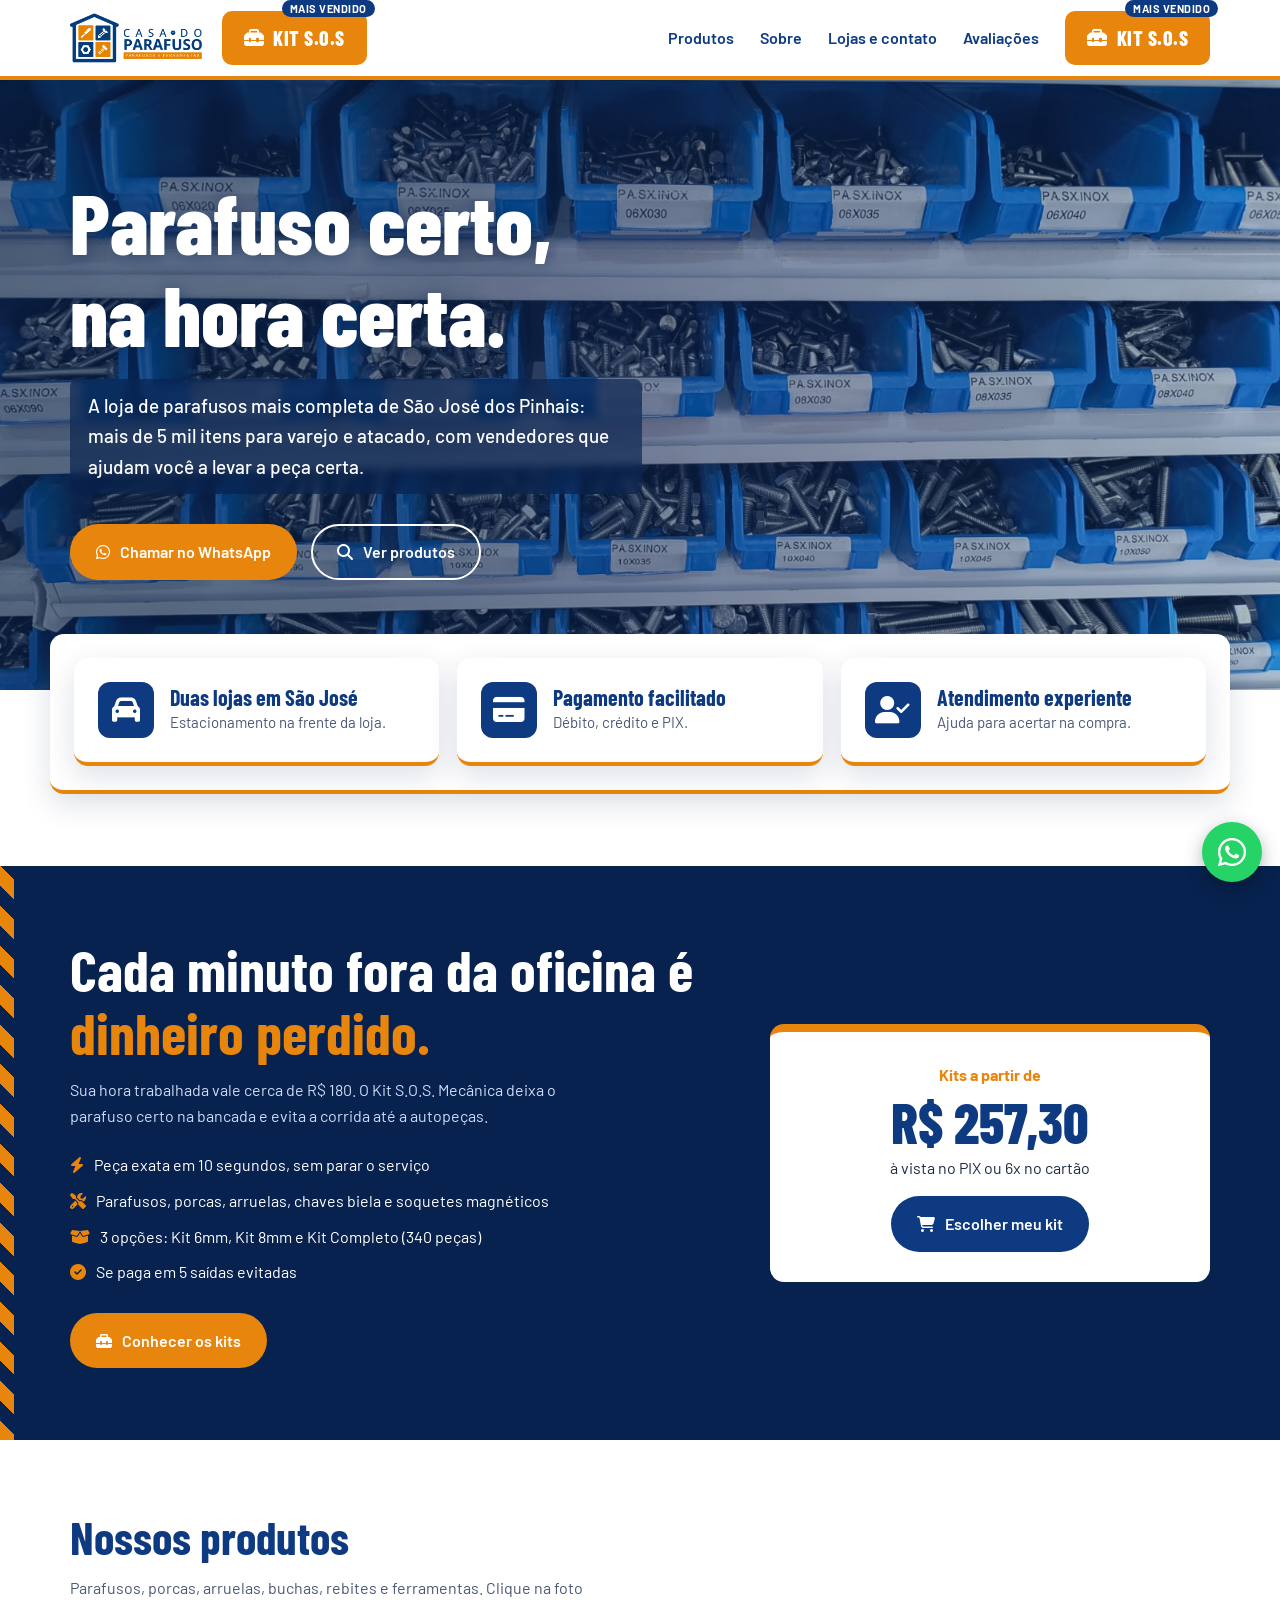
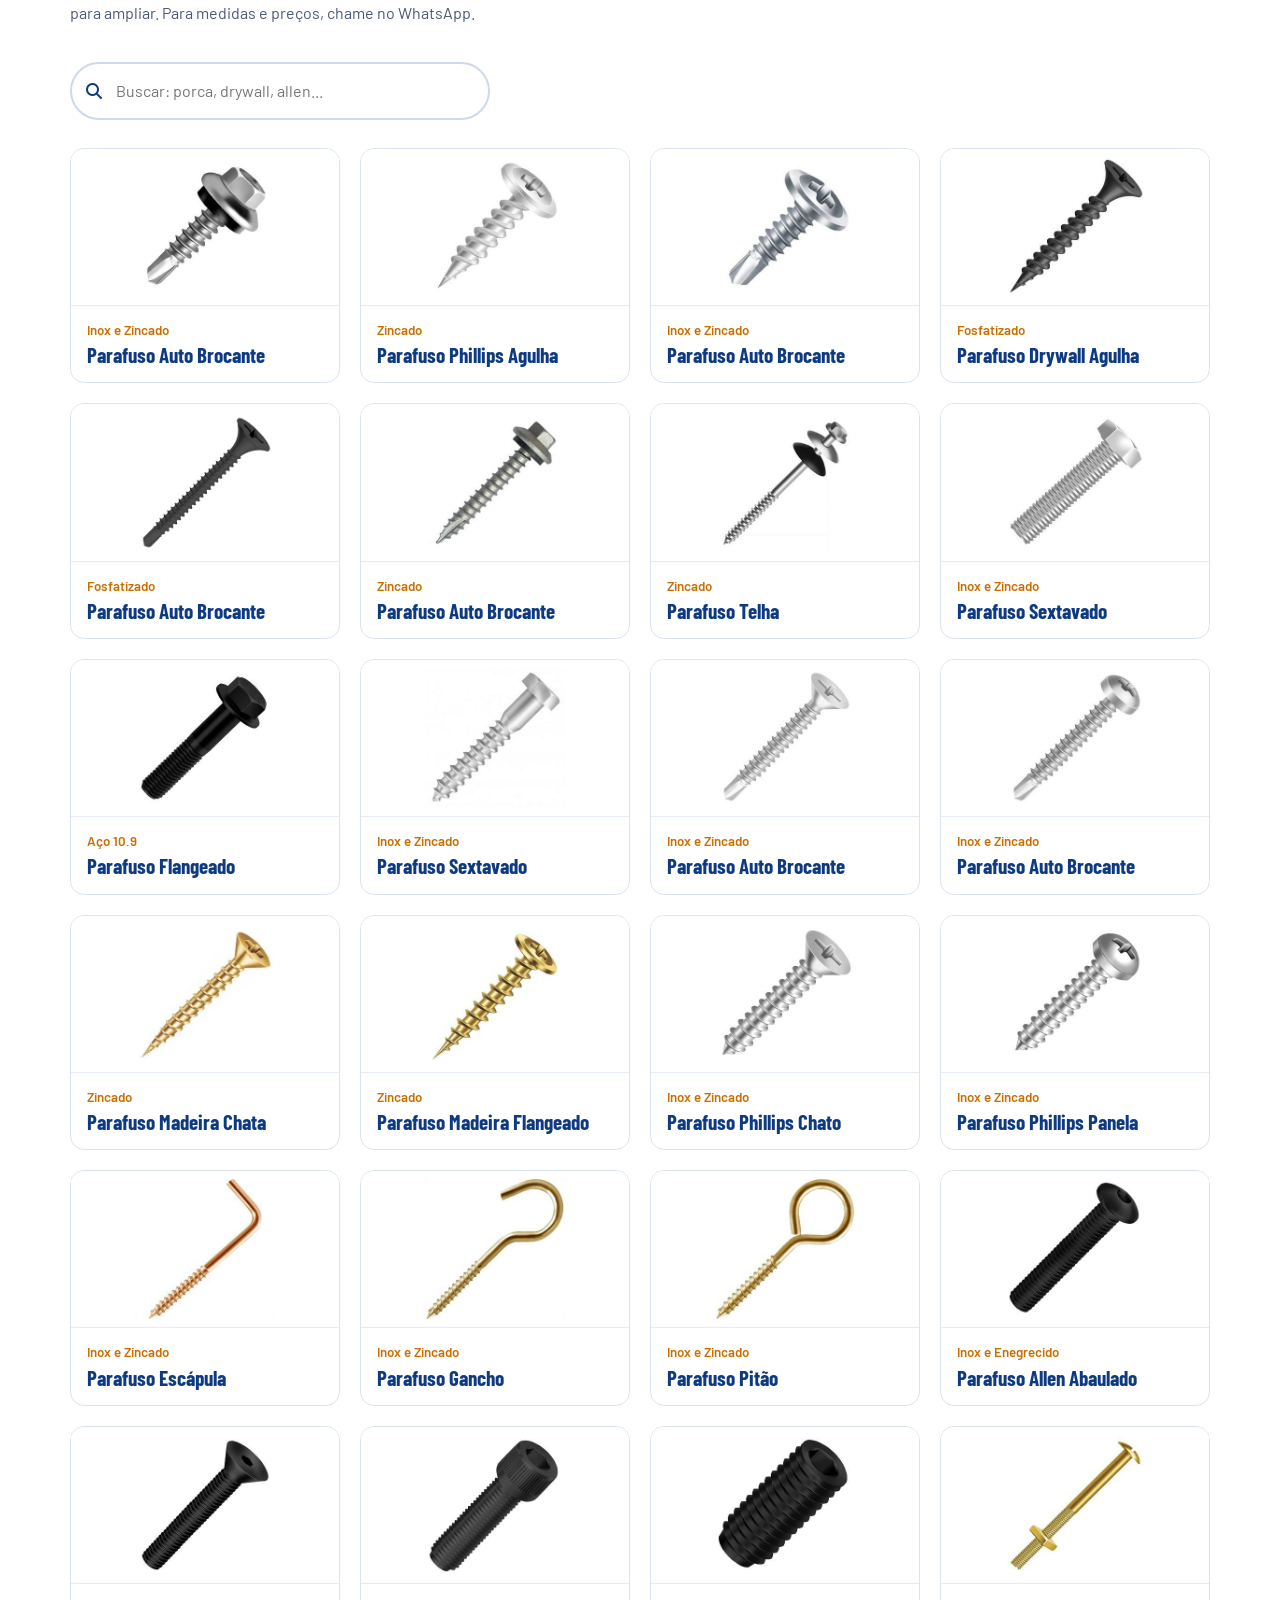
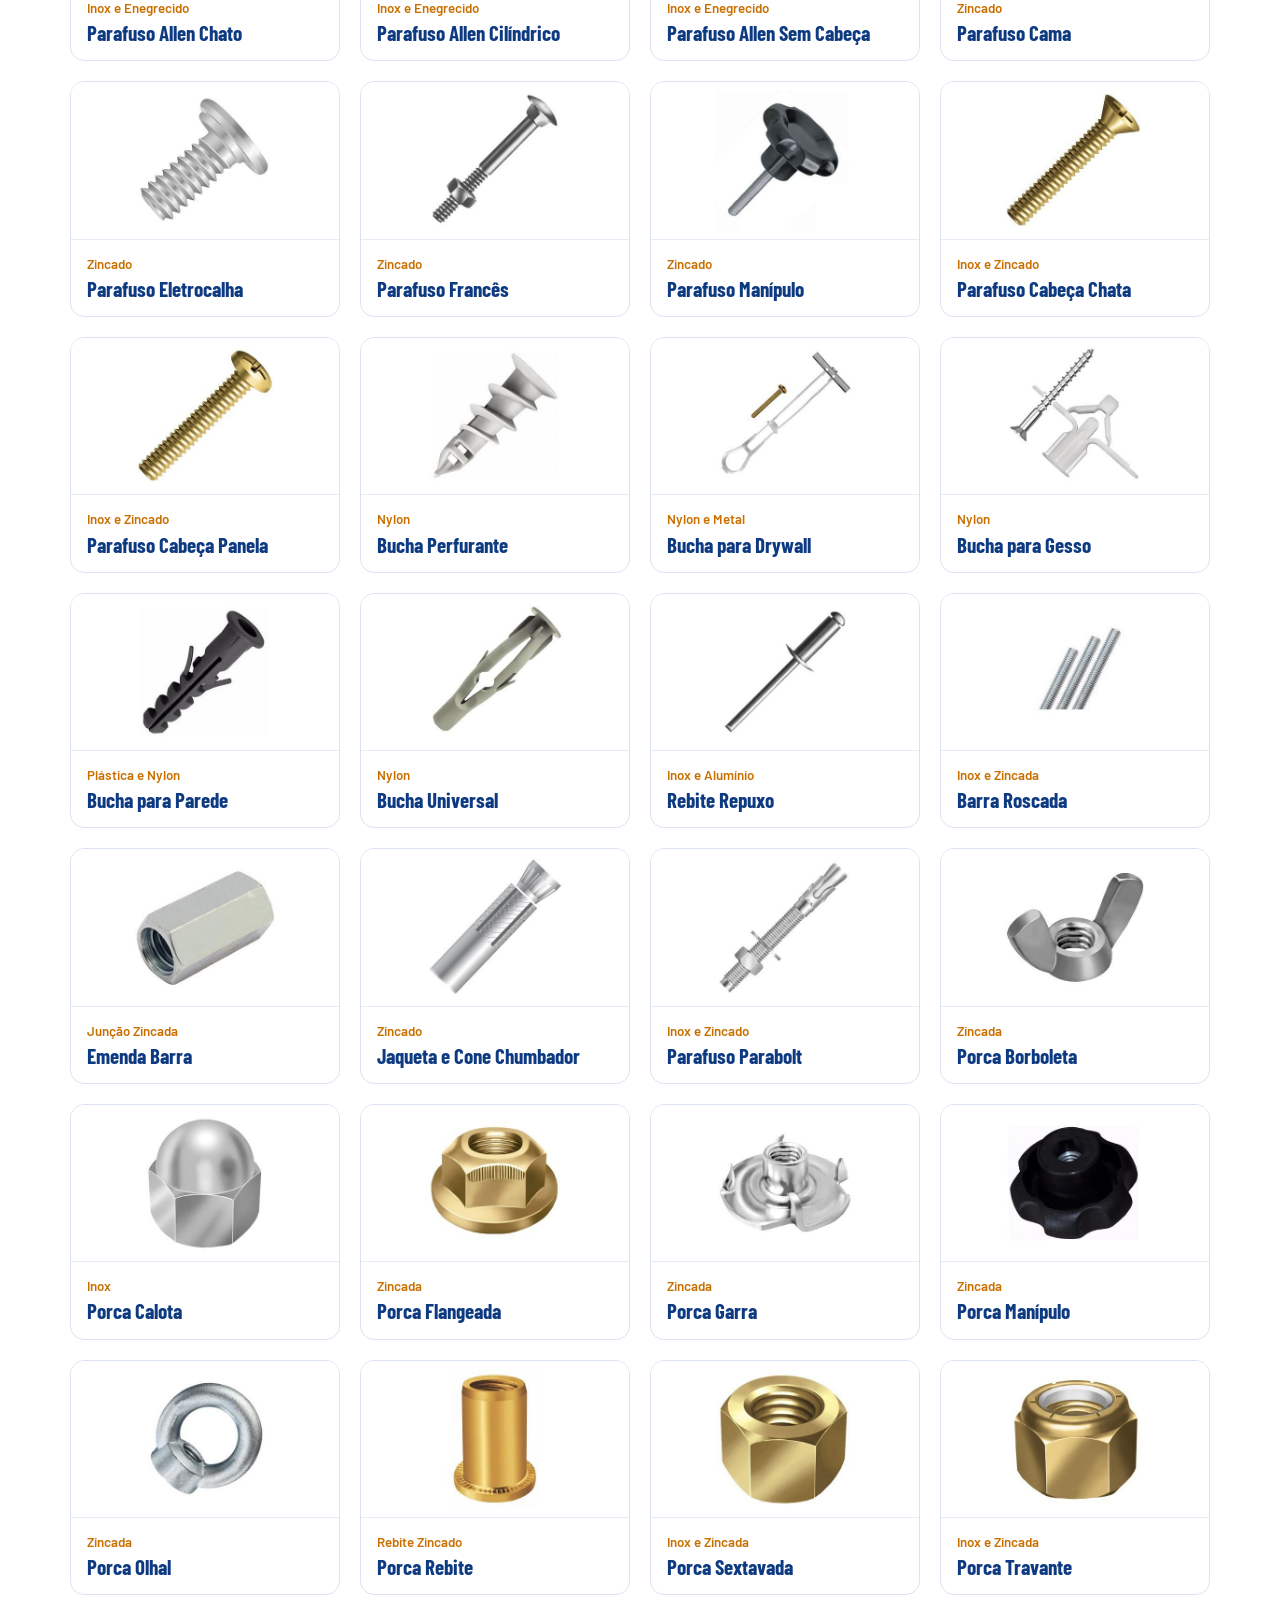
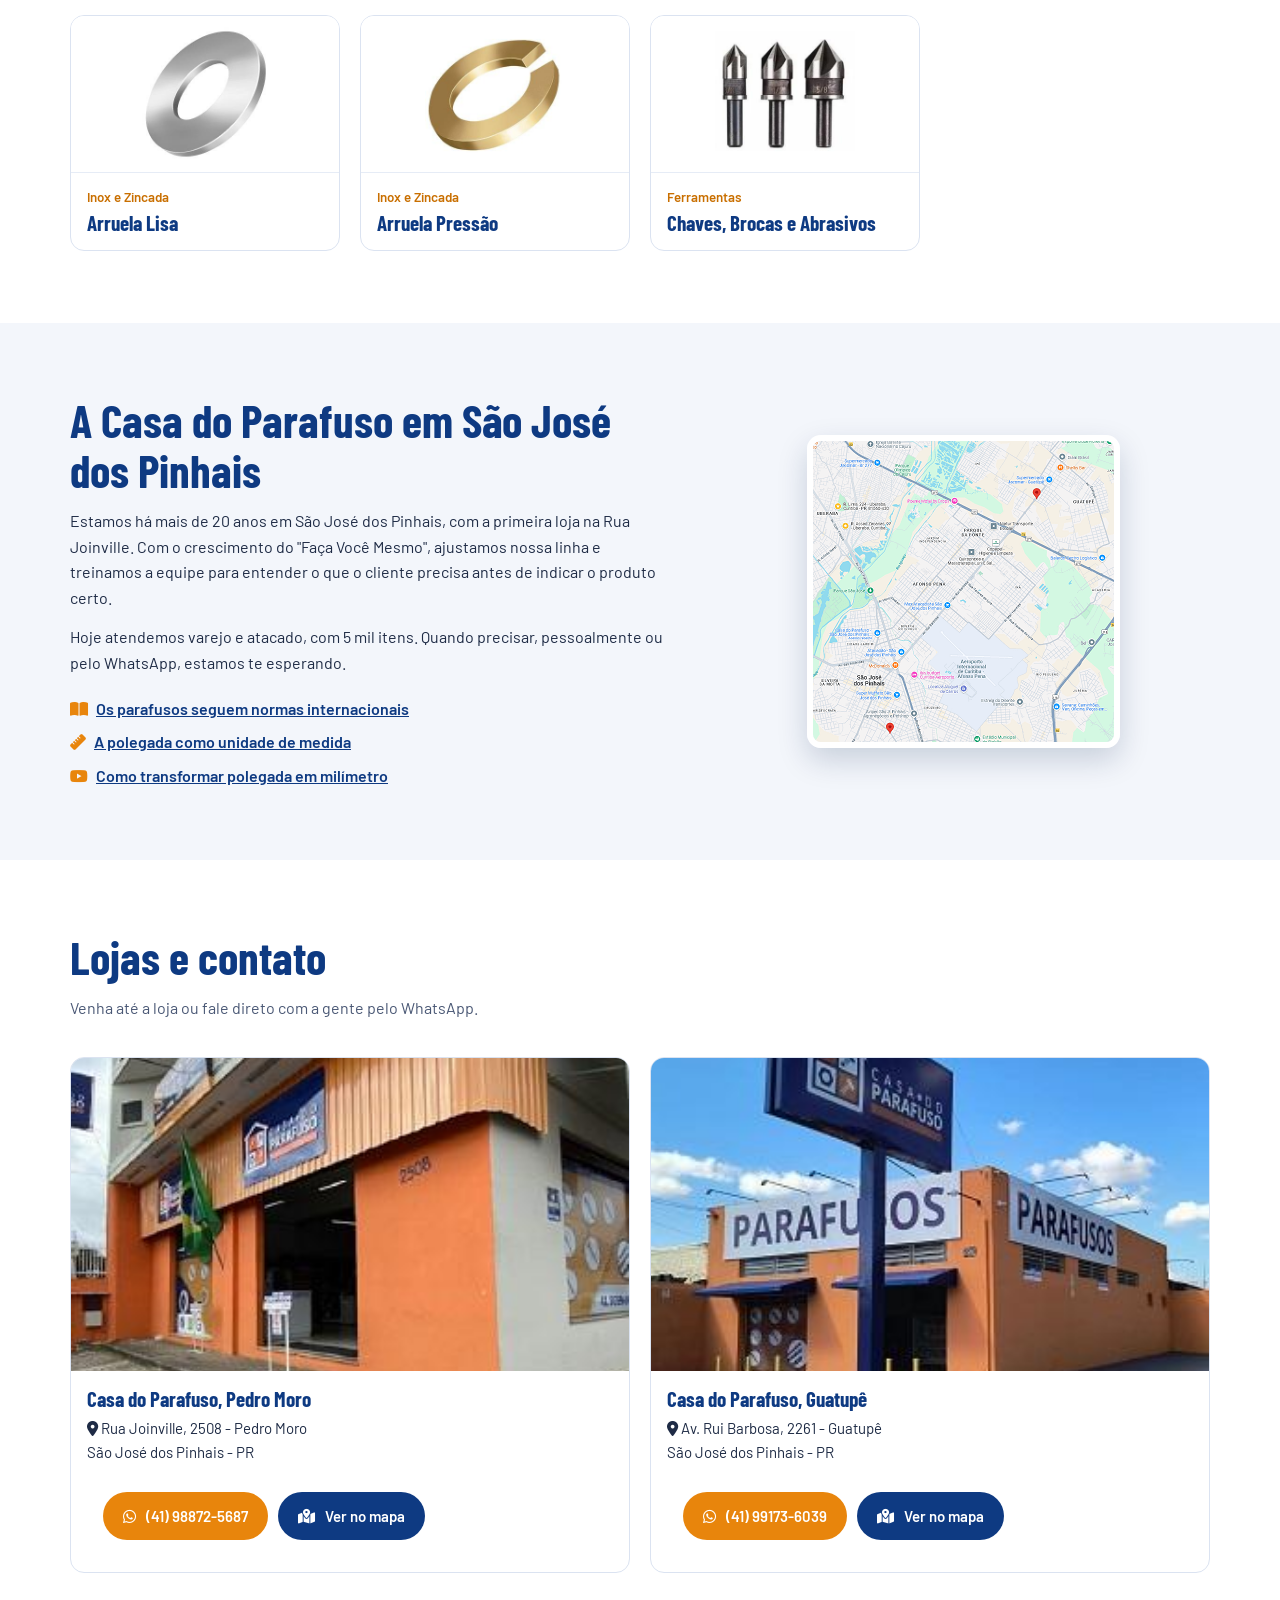
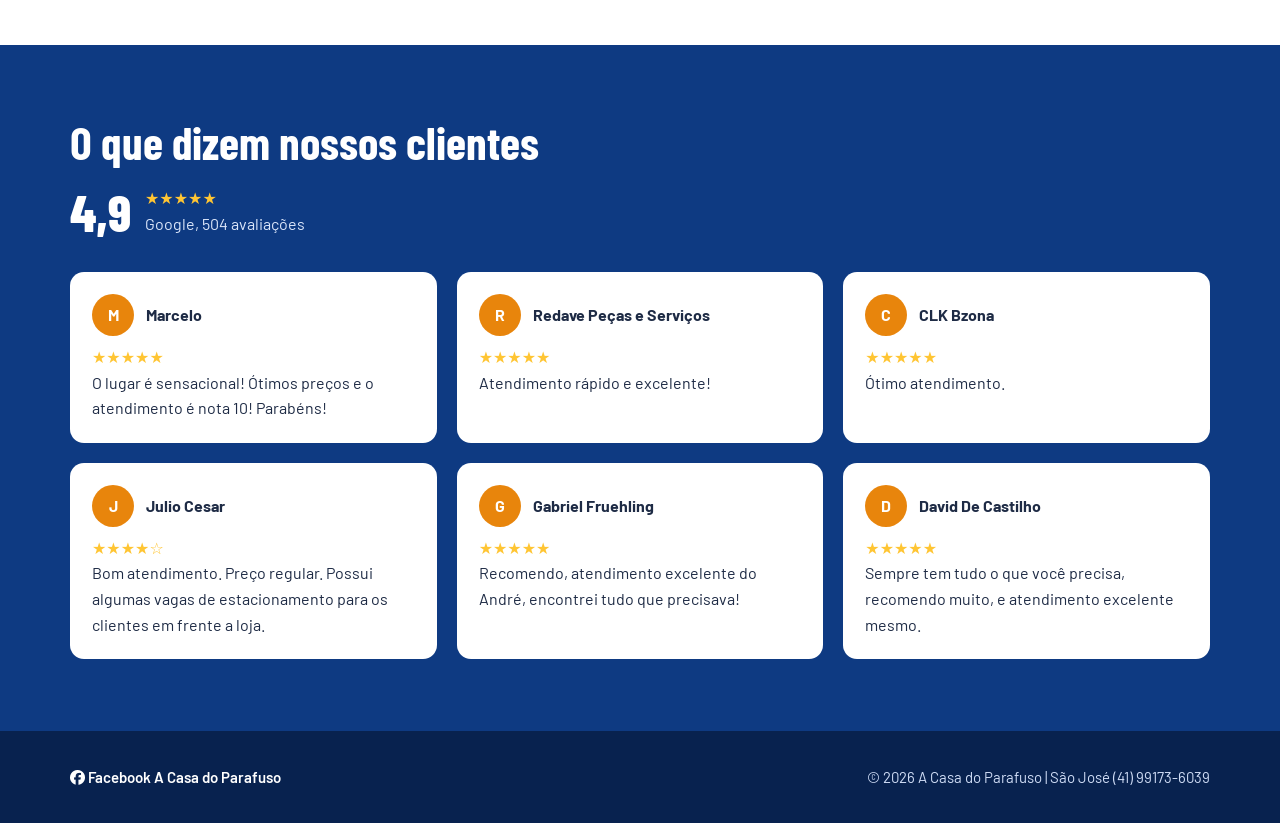
==== index.html @ 6deb45f1 "Refactor HTML structure and styles" ====
<file_definition type="document" filename="index.html">
<!DOCTYPE html>
<html lang="pt-BR">
<head>
<meta charset="UTF-8">
<meta name="viewport" content="width=device-width, initial-scale=1">
<title>A Casa do Parafuso | São José dos Pinhais</title>
<meta name="description" content="A Casa do Parafuso de São José dos Pinhais. Varejo e atacado, mais de 5 mil itens. Chama no WhatsApp, estamos te esperando.">
<link rel="icon" href="https://acasadoparafuso.com.br/wp-content/uploads/2022/06/favicon-teste-acasa-escuro-2-150x150.png" sizes="32x32">
<link rel="stylesheet" href="https://cdnjs.cloudflare.com/ajax/libs/font-awesome/6.5.1/css/all.min.css">
<link rel="preconnect" href="https://fonts.googleapis.com">
<link rel="preconnect" href="https://fonts.gstatic.com" crossorigin>
<link rel="stylesheet" href="https://fonts.googleapis.com/css2?family=Barlow+Condensed:wght@600;700;800&family=Barlow:wght@400;500;600&display=swap">
<style>
:root{--azul:#0E3A82;--azul-esc:#08224F;--laranja:#E8850C;--laranja-esc:#C96F00;--branco:#fff;--gelo:#F3F6FB;--texto:#1E2B45;--raio:14px}
*{box-sizing:border-box;margin:0}
html{scroll-behavior:smooth;scroll-padding-top:84px}
body{font-family:'Barlow',system-ui,sans-serif;color:var(--texto);background:var(--branco);line-height:1.6}
h1,h2,h3,h4{font-family:'Barlow Condensed',sans-serif;line-height:1.1;color:var(--azul)}
img{max-width:100%;display:block}a{color:inherit}
.wrap{max-width:1180px;margin:0 auto;padding:0 20px}
section{padding:72px 0}
h2{font-size:clamp(32px,5vw,46px);margin-bottom:12px}
.sub{max-width:60ch;margin-bottom:36px;color:#4a5875}
:focus-visible{outline:3px solid var(--laranja);outline-offset:3px}
.btn{display:inline-flex;align-items:center;justify-content:center;gap:10px;padding:13px 24px;border-radius:999px;font-weight:600;text-decoration:none;border:2px solid transparent;transition:.2s}
.btn-o{background:var(--laranja);color:#fff}.btn-o:hover{background:var(--laranja-esc)}
.btn-a{background:var(--azul);color:#fff}.btn-a:hover{background:var(--azul-esc)}
.btn-l{border-color:#fff;color:#fff}.btn-l:hover{background:#fff;color:var(--azul)}
/* Cabeçalho */
header{position:sticky;top:0;z-index:50;background:#fff;border-bottom:4px solid var(--laranja);box-shadow:0 2px 14px rgba(8,34,79,.12)}
.bar{display:flex;align-items:center;gap:20px;height:76px}
.bar .logo img{height:52px}
nav{margin-left:auto;display:flex;gap:26px;align-items:center}
nav a{text-decoration:none;font-weight:600;color:var(--azul)}nav a:hover{color:var(--laranja)}
.kit{position:relative;display:inline-flex;align-items:center;gap:9px;background:var(--laranja);color:#fff!important;padding:11px 22px;border-radius:10px;font-family:'Barlow Condensed',sans-serif;font-size:20px;font-weight:800;letter-spacing:.5px;text-decoration:none;animation:pulso 2.2s infinite}
.kit:hover{background:var(--laranja-esc)}
.kit small{position:absolute;top:-11px;right:-8px;background:var(--azul);color:#fff;font:700 11px 'Barlow',sans-serif;padding:2px 8px;border-radius:99px}
@keyframes pulso{0%{box-shadow:0 0 0 0 rgba(232,133,12,.6)}70%{box-shadow:0 0 0 14px rgba(232,133,12,0)}100%{box-shadow:0 0 0 0 rgba(232,133,12,0)}}
.menu-btn{display:none;background:none;border:0;font-size:26px;color:var(--azul);cursor:pointer;margin-left:auto}
/* Hero */
.hero{background:linear-gradient(105deg,rgba(8,34,79,.62) 35%,rgba(14,58,130,.32)),url(./assets/Fundo-CDP.jpeg) center/cover;color:#fff;padding:96px 0 110px}
.hero h1{color:#fff;font-size:clamp(36px,8vw,84px);font-weight:800;max-width:14ch;text-shadow:0 2px 18px rgba(8,34,79,.55)}
.hero p{
  font-size: 19px;
  max-width: 52ch;
  margin: 18px 0 30px;
  color: #ffffff;
  font-weight: 500;
  background: rgba(8, 34, 79, 0.65);
  padding: 12px 18px;
  border-radius: 8px;
  backdrop-filter: blur(4px);
}
.hero .cta{display:flex;flex-wrap:wrap;gap:14px}
/* Info */
.info{margin-top:-56px;padding:0;position:relative;z-index:2}
.info .wrap{display:grid;grid-template-columns:repeat(3,1fr);gap:18px}
.info div{background:#fff;border-radius:var(--raio);padding:24px;display:flex;gap:16px;align-items:center;box-shadow:0 10px 30px rgba(8,34,79,.14);border-bottom:4px solid var(--laranja)}
.info i{font-size:28px;color:#fff;background:var(--azul);width:56px;height:56px;border-radius:12px;display:grid;place-items:center;flex:none}
.info h3{font-size:22px}.info p{font-size:15px;color:#4a5875}
/* Kit SOS */
.sos{background:var(--azul-esc);color:#fff;position:relative;overflow:hidden;margin-top:72px}
.sos::before{content:"";position:absolute;inset:0 auto 0 0;width:14px;background:repeating-linear-gradient(45deg,var(--laranja) 0 14px,var(--azul-esc) 14px 28px)}
.sos .wrap{display:grid;grid-template-columns:1.2fr .8fr;gap:40px;align-items:center}
.sos h2{color:#fff;font-size:clamp(36px,6vw,58px)}.sos h2 span{color:var(--laranja)}
.sos p{color:#cfdcf5;max-width:54ch;margin-bottom:24px}
.sos ul{list-style:none;padding:0;margin:0 0 28px;display:grid;gap:10px}
.sos li i{color:var(--laranja);margin-right:10px}
.preco{background:#fff;color:var(--texto);border-radius:var(--raio);padding:30px;text-align:center;border-top:8px solid var(--laranja)}
.preco b{display:block;font:800 56px 'Barlow Condensed',sans-serif;color:var(--azul)}
.preco em{font-style:normal;color:var(--laranja);font-weight:700}
.preco .btn{margin-top:16px}
/* Produtos */
.busca{position:relative;max-width:420px;margin-bottom:28px;display:block}
.busca i{position:absolute;left:16px;top:50%;transform:translateY(-50%);color:var(--azul)}
.busca input{width:100%;padding:14px 16px 14px 44px;border:2px solid #cfd9ec;border-radius:999px;font:inherit}
.busca input:focus{border-color:var(--laranja);outline:0}
.grid{display:grid;grid-template-columns:repeat(auto-fill,minmax(230px,1fr));gap:20px}
.card{background:#fff;border:1px solid #dbe3f1;border-radius:var(--raio);overflow:hidden;transition:.2s}
.card:hover{border-color:var(--laranja);box-shadow:0 8px 22px rgba(8,34,79,.14)}
.card img{width:100%;aspect-ratio:375/220;object-fit:contain;padding:8px;background:#fff;border-bottom:1px solid #e6ecf6;cursor:zoom-in}
.card div{padding:14px 16px 16px}.card small{color:var(--laranja-esc);font-weight:600}.card h4{font-size:21px;margin-top:2px}
.vazio{display:none;padding:30px;color:#4a5875}
.card.loja img{object-fit:cover;padding:0;cursor:default;border:0}
/* Visualizador de imagem */
.lb{position:fixed;inset:0;z-index:100;background:rgba(8,34,79,.78);display:none;place-items:center;padding:20px}
.lb.on{display:grid}
.lb-box{background:#fff;border-radius:var(--raio);width:min(760px,100%);padding:16px;border-top:6px solid var(--laranja)}
.lb-top{display:flex;align-items:center;gap:8px;margin-bottom:12px}
.lb-top h3{flex:1;font-size:22px;line-height:1.2}
.lb button{width:42px;height:42px;border:0;border-radius:10px;background:var(--azul);color:#fff;font-size:16px;cursor:pointer;flex-shrink:0}
.lb button:hover{background:var(--azul-esc)}.lb .fechar{background:var(--laranja)}.lb .fechar:hover{background:var(--laranja-esc)}
.lb-view{height:min(60vh,480px);overflow:hidden;background:#fff;border:1px solid #dbe3f1;border-radius:10px;display:grid;place-items:center;touch-action:none}
.lb-view img{max-width:100%;max-height:100%;object-fit:contain;transition:transform .15s;user-select:none;-webkit-user-drag:none}
.lb-dica{font-size:13px;color:#4a5875;margin-top:10px;text-align:center}
/* Sobre */
.sobre{background:var(--gelo)}
.sobre .wrap{display:grid;grid-template-columns:1.1fr .9fr;gap:44px;align-items:center}
.sobre p{margin-bottom:14px}
.sobre .links{display:grid;gap:8px;margin-top:20px}
.sobre .links a{color:var(--azul);font-weight:600}.sobre .links i{color:var(--laranja);margin-right:8px}
.sobre img{border-radius:var(--raio);border:6px solid #fff;box-shadow:0 12px 30px rgba(8,34,79,.18);margin:auto;max-height:520px;object-fit:contain}
/* Lojas */
.lojas .grid{grid-template-columns:repeat(auto-fit,minmax(300px,1fr))}
.loja img{aspect-ratio:16/9}.loja p{margin:6px 0 14px;font-size:15px}
.loja .btns{display:flex;flex-wrap:wrap;gap:10px}.loja .btn{padding:10px 18px;font-size:15px}
/* Avaliações */
.aval{background:var(--azul);color:#fff}.aval h2{color:#fff}
.nota{display:flex;align-items:center;gap:14px;margin-bottom:30px;color:#dbe6fa}
.nota b{font:800 52px 'Barlow Condensed',sans-serif;color:#fff}.stars{color:#FFC533}
.aval .grid{grid-template-columns:repeat(auto-fit,minmax(280px,1fr))}
.rev{background:#fff;color:var(--texto);border-radius:var(--raio);padding:22px}
.rev header{all:unset;display:flex;align-items:center;gap:12px;margin-bottom:8px}
.rev .av{width:42px;height:42px;border-radius:50%;background:var(--laranja);color:#fff;display:grid;place-items:center;font-weight:700}
/* Rodapé */
footer{background:var(--azul-esc);color:#cfdcf5;padding:34px 0;font-size:15px}
footer .wrap{display:flex;flex-wrap:wrap;justify-content:space-between;gap:14px}
footer a{color:#fff;text-decoration:none;font-weight:600}
.zap{position:fixed;right:18px;bottom:18px;z-index:60;width:60px;height:60px;border-radius:50%;background:#25D366;color:#fff;display:grid;place-items:center;font-size:32px;box-shadow:0 6px 18px rgba(0,0,0,.3);text-decoration:none}

/* REGRAS RESPONSIVAS PARA CELULAR */
@media(max-width:900px){
  .menu-btn{display:block}.bar{gap:12px}.bar .kit{margin-left:auto;padding:9px 14px;font-size:17px}.menu-btn{margin-left:0}
  nav{display:none;position:absolute;top:80px;left:0;right:0;background:#fff;flex-direction:column;align-items:flex-start;padding:20px;gap:16px;border-bottom:4px solid var(--laranja)}
  nav.aberto{display:flex}nav .kit{display:none}
  .info .wrap,.sos .wrap,.sobre .wrap{grid-template-columns:1fr}
  section{padding:52px 0}.hero{padding:64px 0 90px}
}

@media(max-width:600px){
  .bar .kit{display:none}
  .hero{padding:48px 0 72px}
  .hero p{font-size:16px;padding:10px 14px}
  .hero .cta{flex-direction:column}
  .hero .btn{width:100%}
  .grid{grid-template-columns:1fr}
  .loja .btns{flex-direction:column}
  .loja .btn{width:100%}
  .lb{padding:10px}
  .lb-top h3{font-size:18px}
  .lb button{width:36px;height:36px;font-size:14px}
  .zap{width:52px;height:52px;font-size:28px;right:14px;bottom:14px}
}

@media(prefers-reduced-motion:reduce){.kit{animation:none}html{scroll-behavior:auto}}
</style>
</head>
<body>
<noscript><iframe src="https://www.googletagmanager.com/ns.html?id=GTM-WMT2FND" height="0" width="0" style="display:none;visibility:hidden"></iframe></noscript>

<header>
 <div class="wrap bar">
  <a class="logo" href="#topo"><img src="./assets/cropped-af_Cada_do_parafuso_logotipo_vetor_imagem_pedro_Prancheta-1-copia-9.png" alt="A Casa do Parafuso de São José dos Pinhais"></a>
  <a class="kit" href="./KIT-S.O.S/" id="kit-mobile"><i class="fa-solid fa-toolbox"></i>KIT S.O.S<small>MAIS VENDIDO</small></a>
  <button class="menu-btn" aria-label="Abrir menu" aria-expanded="false"><i class="fa-solid fa-bars"></i></button>
  <nav id="menu">
   <a href="#produtos">Produtos</a><a href="#sobre">Sobre</a><a href="#lojas">Lojas e contato</a><a href="#avaliacoes">Avaliações</a>
   <a class="kit" href="./KIT-S.O.S/"><i class="fa-solid fa-toolbox"></i>KIT S.O.S<small>MAIS VENDIDO</small></a>
  </nav>
 </div>
</header>

<main id="topo">
<div class="hero">
 <div class="wrap">
  <h1>Parafuso certo, na hora certa.</h1>
  <p>A loja de parafusos mais completa de São José dos Pinhais: mais de 5 mil itens para varejo e atacado, com vendedores que ajudam você a levar a peça certa.</p>
  <div class="cta">
   <a class="btn btn-o" href="https://wa.me/5541988725687" target="_blank" rel="noopener"><i class="fa-brands fa-whatsapp"></i>Chamar no WhatsApp</a>
   <a class="btn btn-l" href="#produtos"><i class="fa-solid fa-magnifying-glass"></i>Ver produtos</a>
  </div>
 </div>
</div>

<section class="info"><div class="wrap">
 <div><i class="fa-solid fa-car"></i><span><h3>Duas lojas em São José</h3><p>Estacionamento na frente da loja.</p></span></div>
 <div><i class="fa-solid fa-credit-card"></i><span><h3>Pagamento facilitado</h3><p>Débito, crédito e PIX.</p></span></div>
 <div><i class="fa-solid fa-user-check"></i><span><h3>Atendimento experiente</h3><p>Ajuda para acertar na compra.</p></span></div>
</div></section>

<section class="sos" id="kit"><div class="wrap">
 <div>
  <h2>Cada minuto fora da oficina é <span>dinheiro perdido.</span></h2>
  <p>Sua hora trabalhada vale cerca de R$ 180. O Kit S.O.S. Mecânica deixa o parafuso certo na bancada e evita a corrida até a autopeças.</p>
  <ul>
   <li><i class="fa-solid fa-bolt"></i>Peça exata em 10 segundos, sem parar o serviço</li>
   <li><i class="fa-solid fa-screwdriver-wrench"></i>Parafusos, porcas, arruelas, chaves biela e soquetes magnéticos</li>
   <li><i class="fa-solid fa-box-open"></i>3 opções: Kit 6mm, Kit 8mm e Kit Completo (340 peças)</li>
   <li><i class="fa-solid fa-circle-check"></i>Se paga em 5 saídas evitadas</li>
  </ul>
  <a class="btn btn-o" href="./KIT-S.O.S/"><i class="fa-solid fa-toolbox"></i>Conhecer os kits</a>
 </div>
 <div class="preco">
  <em>Kits a partir de</em>
  <b>R$ 257,30</b>
  <span>à vista no PIX ou 6x no cartão</span><br>
  <a class="btn btn-a" href="./KIT-S.O.S/"><i class="fa-solid fa-cart-shopping"></i>Escolher meu kit</a>
 </div>
</div></section>

<section id="produtos"><div class="wrap">
 <h2>Nossos produtos</h2>
 <p class="sub">Parafusos, porcas, arruelas, buchas, rebites e ferramentas. Clique na foto para ampliar. Para medidas e preços, chame no WhatsApp.</p>
 <label class="busca"><i class="fa-solid fa-magnifying-glass"></i><input id="q" type="search" placeholder="Buscar: porca, drywall, allen..." aria-label="Buscar produtos"></label>
 <div class="grid" id="lista"></div>
 <p class="vazio" id="vazio">Não achou? Chame no WhatsApp: temos mais de 5 mil itens.</p>
</div></section>

<section class="sobre" id="sobre"><div class="wrap">
 <div>
  <h2>A Casa do Parafuso em São José dos Pinhais</h2>
  <p>Estamos há mais de 20 anos em São José dos Pinhais, com a primeira loja na Rua Joinville. Com o crescimento do "Faça Você Mesmo", ajustamos nossa linha e treinamos a equipe para entender o que o cliente precisa antes de indicar o produto certo.</p>
  <p>Hoje atendemos varejo e atacado, com 5 mil itens. Quando precisar, pessoalmente ou pelo WhatsApp, estamos te esperando.</p>
  <div class="links">
   <a href="https://pt.wikipedia.org/wiki/Norma_t%C3%A9cnica" target="_blank" rel="noopener"><i class="fa-solid fa-book-open"></i>Os parafusos seguem normas internacionais</a>
   <a href="https://pt.wikipedia.org/wiki/Polegada" target="_blank" rel="noopener"><i class="fa-solid fa-ruler"></i>A polegada como unidade de medida</a>
   <a href="https://www.youtube.com/watch?v=WMrFfSSVhMg" target="_blank" rel="noopener"><i class="fa-brands fa-youtube"></i>Como transformar polegada em milímetro</a>
  </div>
 </div>
 <img src="./assets/map-lojassjp.png" alt="Mapa com a localização das lojas em São José dos Pinhais" loading="lazy">
</div></section>

<section class="lojas" id="lojas"><div class="wrap">
 <h2>Lojas e contato</h2>
 <p class="sub">Venha até a loja ou fale direto com a gente pelo WhatsApp.</p>
 <div class="grid">
  <article class="card loja"><img src="./assets/capa-moro-jpg300300.jpg" alt="Loja Pedro Moro" loading="lazy"><div>
   <h4>Casa do Parafuso, Pedro Moro</h4><p><i class="fa-solid fa-location-dot"></i> Rua Joinville, 2508 - Pedro Moro<br>São José dos Pinhais - PR</p>
   <div class="btns"><a class="btn btn-o" href="https://wa.me/5541988725687" target="_blank" rel="noopener"><i class="fa-brands fa-whatsapp"></i>(41) 98872-5687</a><a class="btn btn-a" href="https://maps.app.goo.gl/LNk3SUzbcvtnCuim6" target="_blank" rel="noopener"><i class="fa-solid fa-map-location-dot"></i>Ver no mapa</a></div></div></article>
  <article class="card loja"><img src="./assets/WhatsApp-Image-2024-12-23-at-09.40.01.jpeg" alt="Loja Guatupê" loading="lazy"><div>
   <h4>Casa do Parafuso, Guatupê</h4><p><i class="fa-solid fa-location-dot"></i> Av. Rui Barbosa, 2261 - Guatupê<br>São José dos Pinhais - PR</p>
   <div class="btns"><a class="btn btn-o" href="https://wa.me/5541991736039" target="_blank" rel="noopener"><i class="fa-brands fa-whatsapp"></i>(41) 99173-6039</a><a class="btn btn-a" href="https://maps.app.goo.gl/HThD7C4gKer5p9Kq5" target="_blank" rel="noopener"><i class="fa-solid fa-map-location-dot"></i>Ver no mapa</a></div></div></article>
 </div>
</div></section>

<section class="aval" id="avaliacoes"><div class="wrap">
 <h2>O que dizem nossos clientes</h2>
 <div class="nota"><b>4,9</b><span><span class="stars">★★★★★</span><br>Google, 504 avaliações</span></div>
 <div class="grid" id="revs"></div>
</div></section>
</main>

<footer><div class="wrap">
 <a href="https://www.facebook.com/CasadoparafusoSaoJoseDosPinhais" target="_blank" rel="noopener"><i class="fa-brands fa-facebook"></i> Facebook A Casa do Parafuso</a>
 <span>© 2026 A Casa do Parafuso | São José (41) 99173-6039</span>
</div></footer>

<div class="lb" id="lb" role="dialog" aria-modal="true" aria-label="Imagem ampliada">
 <div class="lb-box">
  <div class="lb-top"><h3></h3>
   <button id="zo" aria-label="Diminuir zoom"><i class="fa-solid fa-magnifying-glass-minus"></i></button>
   <button id="zi" aria-label="Aumentar zoom"><i class="fa-solid fa-magnifying-glass-plus"></i></button>
   <button id="zr" aria-label="Tamanho original"><i class="fa-solid fa-rotate-left"></i></button>
   <button class="fechar" aria-label="Fechar"><i class="fa-solid fa-xmark"></i></button>
  </div>
  <div class="lb-view"><img alt=""></div>
  <p class="lb-dica">Use a roda do mouse ou os botões para dar zoom. Arraste a imagem para mover.</p>
 </div>
</div>

<a class="zap" href="https://wa.me/5541988725687" target="_blank" rel="noopener" aria-label="Chamar no WhatsApp"><i class="fa-brands fa-whatsapp"></i></a>

<script>
const P=`01_autobrocantesextavado.jpg|Parafuso Auto Brocante|Inox e Zincado
01_drywallflangeadoagulha.jpg|Parafuso Phillips Agulha|Zincado
01_drywallflangeadoautobrocante.jpg|Parafuso Auto Brocante|Inox e Zincado
01_drywalltrombetaagulha.jpg|Parafuso Drywall Agulha|Fosfatizado
01_drywalltrombetaautobrocante.png|Parafuso Auto Brocante|Fosfatizado
01_sextavadoogivado.jpg|Parafuso Auto Brocante|Zincado
01_sextavadotelha.jpg|Parafuso Telha|Zincado
02_sextavado.jpg|Parafuso Sextavado|Inox e Zincado
02_sextavadoflangeado.jpg|Parafuso Flangeado|Aço 10.9
02_sextavadoroscasoberba.jpg|Parafuso Sextavado|Inox e Zincado
03_autobrocantechata.jpg|Parafuso Auto Brocante|Inox e Zincado
03_autobrocantepanela.jpg|Parafuso Auto Brocante|Inox e Zincado
03_madeirachata.jpg|Parafuso Madeira Chata|Zincado
03_madeiraflangeado.jpg|Parafuso Madeira Flangeado|Zincado
03_phillipschata.jpg|Parafuso Phillips Chato|Inox e Zincado
03_phillipspanela.jpg|Parafuso Phillips Panela|Inox e Zincado
04_ESCAPULA.jpg|Parafuso Escápula|Inox e Zincado
04_GANCHO.jpg|Parafuso Gancho|Inox e Zincado
04_PITAO.jpg|Parafuso Pitão|Inox e Zincado
05_allenabaulado.jpg|Parafuso Allen Abaulado|Inox e Enegrecido
05_allenchata.jpg|Parafuso Allen Chato|Inox e Enegrecido
05_allencilindrico.jpg|Parafuso Allen Cilíndrico|Inox e Enegrecido
05_allensemcabeca.jpg|Parafuso Allen Sem Cabeça|Inox e Enegrecido
06_cama.jpg|Parafuso Cama|Zincado
06_eletrocalha.jpg|Parafuso Eletrocalha|Zincado
06_frances.jpg|Parafuso Francês|Zincado
06_manipulo.jpg|Parafuso Manípulo|Zincado
06_phillipschata.jpg|Parafuso Cabeça Chata|Inox e Zincado
06_phillipspanela.jpg|Parafuso Cabeça Panela|Inox e Zincado
07_buchaautobrocante.jpg|Bucha Perfurante|Nylon
07_buchadrywall.jpg|Bucha para Drywall|Nylon e Metal
07_buchagesso.jpg|Bucha para Gesso|Nylon
07_buchaparede.jpg|Bucha para Parede|Plástica e Nylon
07_buchauniversal.jpg|Bucha Universal|Nylon
07_rebiterepuxo.jpg|Rebite Repuxo|Inox e Alumínio
08_barraroscada.jpg|Barra Roscada|Inox e Zincada
08_emendabarra.jpg|Emenda Barra|Junção Zincada
08_jaquetacone.jpg|Jaqueta e Cone Chumbador|Zincado
08_parabolt.jpg|Parafuso Parabolt|Inox e Zincado
09_porcaborboleta.jpg|Porca Borboleta|Zincada
09_porcacalota.jpg|Porca Calota|Inox
09_porcaflangeada.jpg|Porca Flangeada|Zincada
09_porcagarra.jpg|Porca Garra|Zincada
09_porcamanipulo.jpg|Porca Manípulo|Zincada
09_porcaolhal.jpg|Porca Olhal|Zincada
09_porcarebite.jpg|Porca Rebite|Rebite Zincado
09_porcasextavada.jpg|Porca Sextavada|Inox e Zincada
09_porcatravante.jpg|Porca Travante|Inox e Zincada
10_arruelalisa.jpg|Arruela Lisa|Inox e Zincada
10_arruelapressao_.jpg|Arruela Pressão|Inox e Zincada
FERRAMENTA_BROCAESCAREADOR.jpg|Chaves, Brocas e Abrasivos|Ferramentas`.split("\n").map(l=>l.split("|"));

const lista=document.getElementById("lista"),vazio=document.getElementById("vazio");
lista.innerHTML=P.map(([f,n,m])=>`<article class="card"><img loading="lazy" tabindex="0" role="button" title="Clique para ampliar" src="./assets/${f.startsWith("FERR")?f:"PARAFUSO_"+f}" alt="${n}"><div><small>${m}</small><h4>${n}</h4></div></article>`).join("");

document.getElementById("q").addEventListener("input",e=>{
  const t=e.target.value.toLowerCase().normalize("NFD").replace(/[\u0300-\u036f]/g,"");let v=0;
  [...lista.children].forEach(c=>{const ok=c.textContent.toLowerCase().normalize("NFD").replace(/[\u0300-\u036f]/g,"").includes(t);c.style.display=ok?"":"none";v+=ok});
  vazio.style.display=v?"none":"block";
});

const lb=document.getElementById("lb"),li=lb.querySelector("img"),lt=lb.querySelector("h3");
let z=1,x=0,y=0,d=null;
const ap=()=>{li.style.transform=`translate(${x}px,${y}px) scale(${z})`;li.style.cursor=z>1?"grab":"zoom-in"};
const zoom=v=>{z=Math.min(5,Math.max(1,v));if(z==1)x=y=0;ap()};
const fechar=()=>lb.classList.remove("on");

function abrir(img){li.src=img.src;li.alt=img.alt;lt.textContent=img.alt;z=1;x=y=0;ap();lb.classList.add("on");lb.querySelector(".fechar").focus()}

lista.addEventListener("click",e=>{const i=e.target.closest("img");if(i)abrir(i)});
lista.addEventListener("keydown",e=>{if((e.key=="Enter"||e.key==" ")&&e.target.tagName=="IMG"){e.preventDefault();abrir(e.target)}});
lb.addEventListener("click",e=>{if(e.target==lb)fechar()});
lb.querySelector(".fechar").onclick=fechar;
document.addEventListener("keydown",e=>{if(e.key=="Escape")fechar()});
document.getElementById("zi").onclick=()=>zoom(z+.5);
document.getElementById("zo").onclick=()=>zoom(z-.5);
document.getElementById("zr").onclick=()=>zoom(1);
li.addEventListener("wheel",e=>{e.preventDefault();zoom(z+(e.deltaY<0?.25:-.25))},{passive:false});
li.addEventListener("dblclick",()=>zoom(z>1?1:2.5));
li.addEventListener("pointerdown",e=>{if(z>1){d={x:e.clientX-x,y:e.clientY-y};li.style.transition="none";li.setPointerCapture(e.pointerId)}});
li.addEventListener("pointermove",e=>{if(d){x=e.clientX-d.x;y=e.clientY-d.y;ap()}});
li.addEventListener("pointerup",()=>{d=null;li.style.transition=""});

const R=[["Marcelo","O lugar é sensacional! Ótimos preços e o atendimento é nota 10! Parabéns!",5],["Redave Peças e Serviços","Atendimento rápido e excelente!",5],["CLK Bzona","Ótimo atendimento.",5],["Julio Cesar","Bom atendimento. Preço regular. Possui algumas vagas de estacionamento para os clientes em frente a loja.",4],["Gabriel Fruehling","Recomendo, atendimento excelente do André, encontrei tudo que precisava!",5],["David De Castilho","Sempre tem tudo o que você precisa, recomendo muito, e atendimento excelente mesmo.",5]];
document.getElementById("revs").innerHTML=R.map(([n,t,s])=>`<article class="rev"><header><span class="av">${n[0]}</span><b>${n}</b></header><div class="stars">${"★".repeat(s)}${"☆".repeat(5-s)}</div><p>${t}</p></article>`).join("");

const mb=document.querySelector(".menu-btn"),mn=document.getElementById("menu");
mb.onclick=()=>mb.setAttribute("aria-expanded",mn.classList.toggle("aberto"));
mn.addEventListener("click",e=>{if(e.target.closest("a"))mn.classList.remove("aberto")});
</script>
<script>!function(b,e,f,g,a,c,d){b.fbq||(a=b.fbq=function(){a.callMethod?a.callMethod.apply(a,arguments):a.queue.push(arguments)},b._fbq||(b._fbq=a),a.push=a,a.loaded=!0,a.version="2.0",a.queue=[],c=e.createElement(f),c.async=!0,c.src=g,d=e.getElementsByTagName(f)[0],d.parentNode.insertBefore(c,d))}(window,document,"script","https://connect.facebook.net/en_US/fbevents.js");fbq("init","730966424829463");fbq("track","PageView");</script>
</body>
</html>
</file_definition>
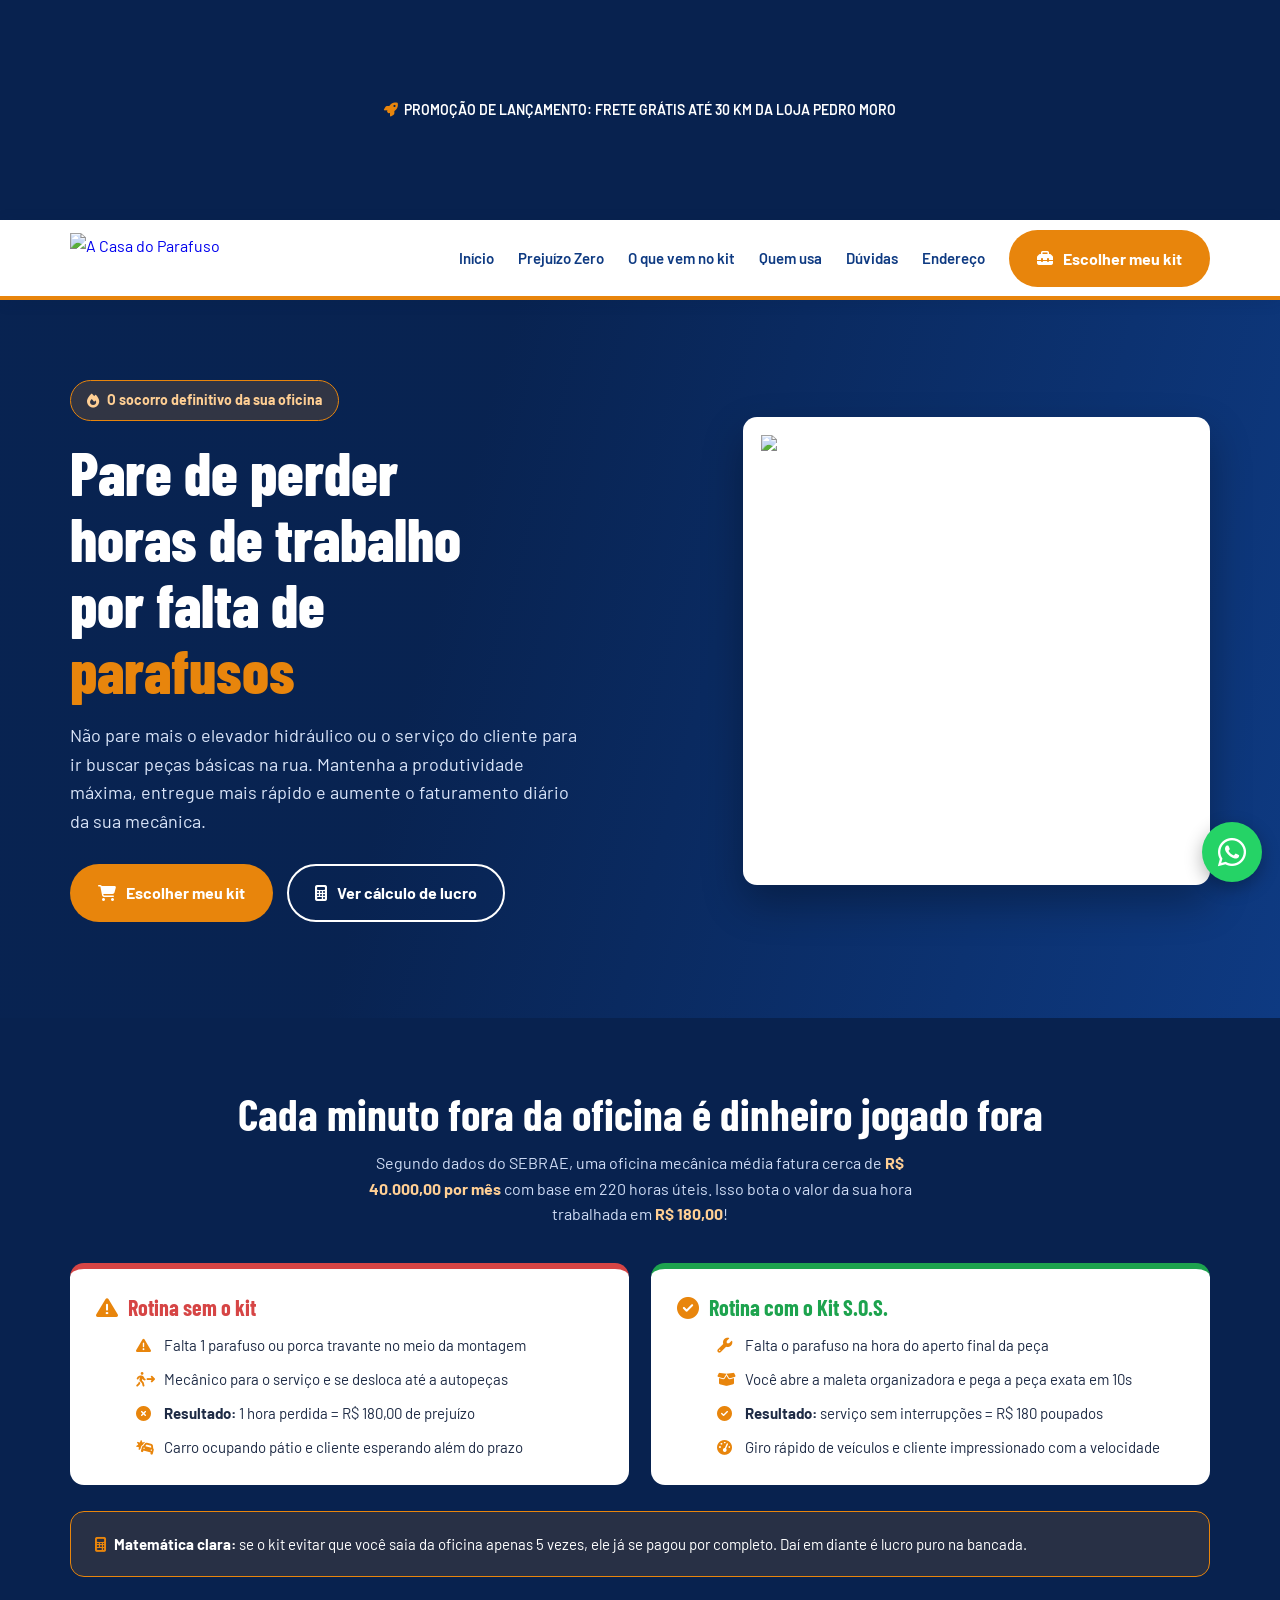
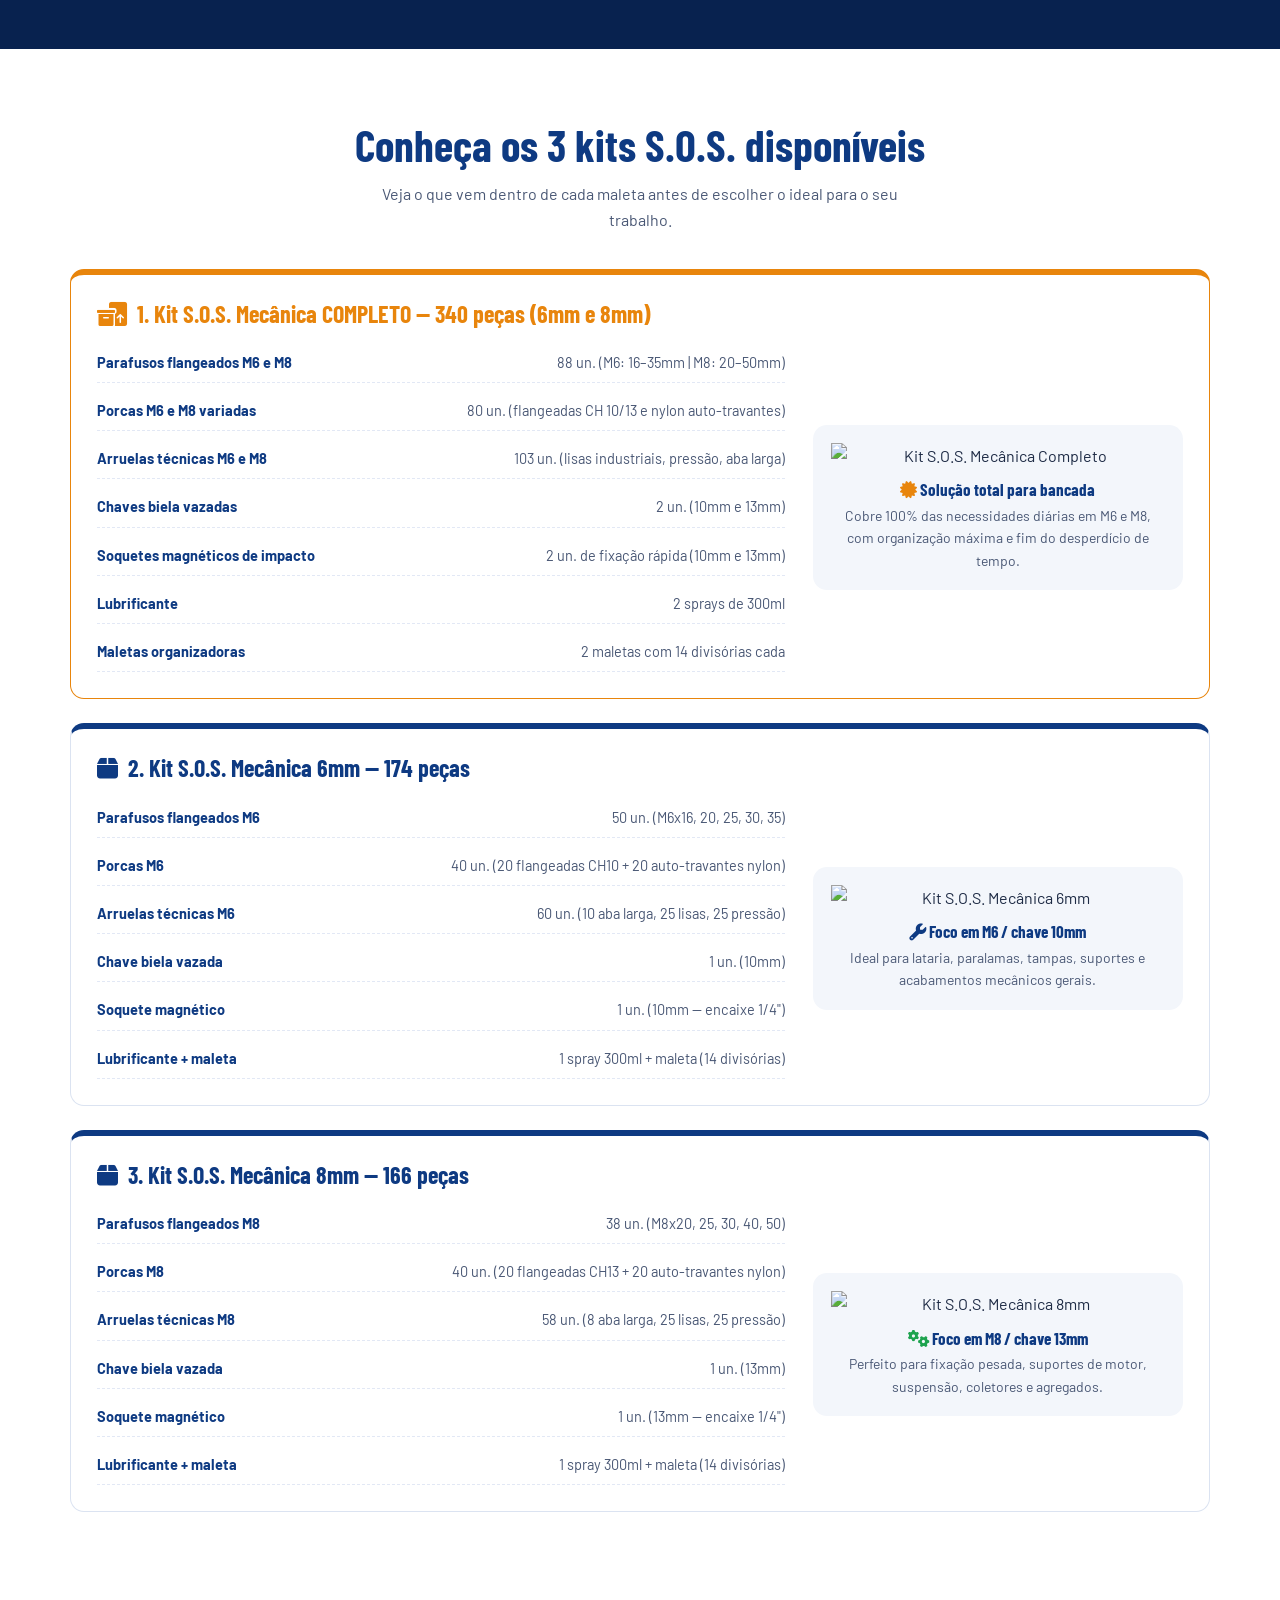
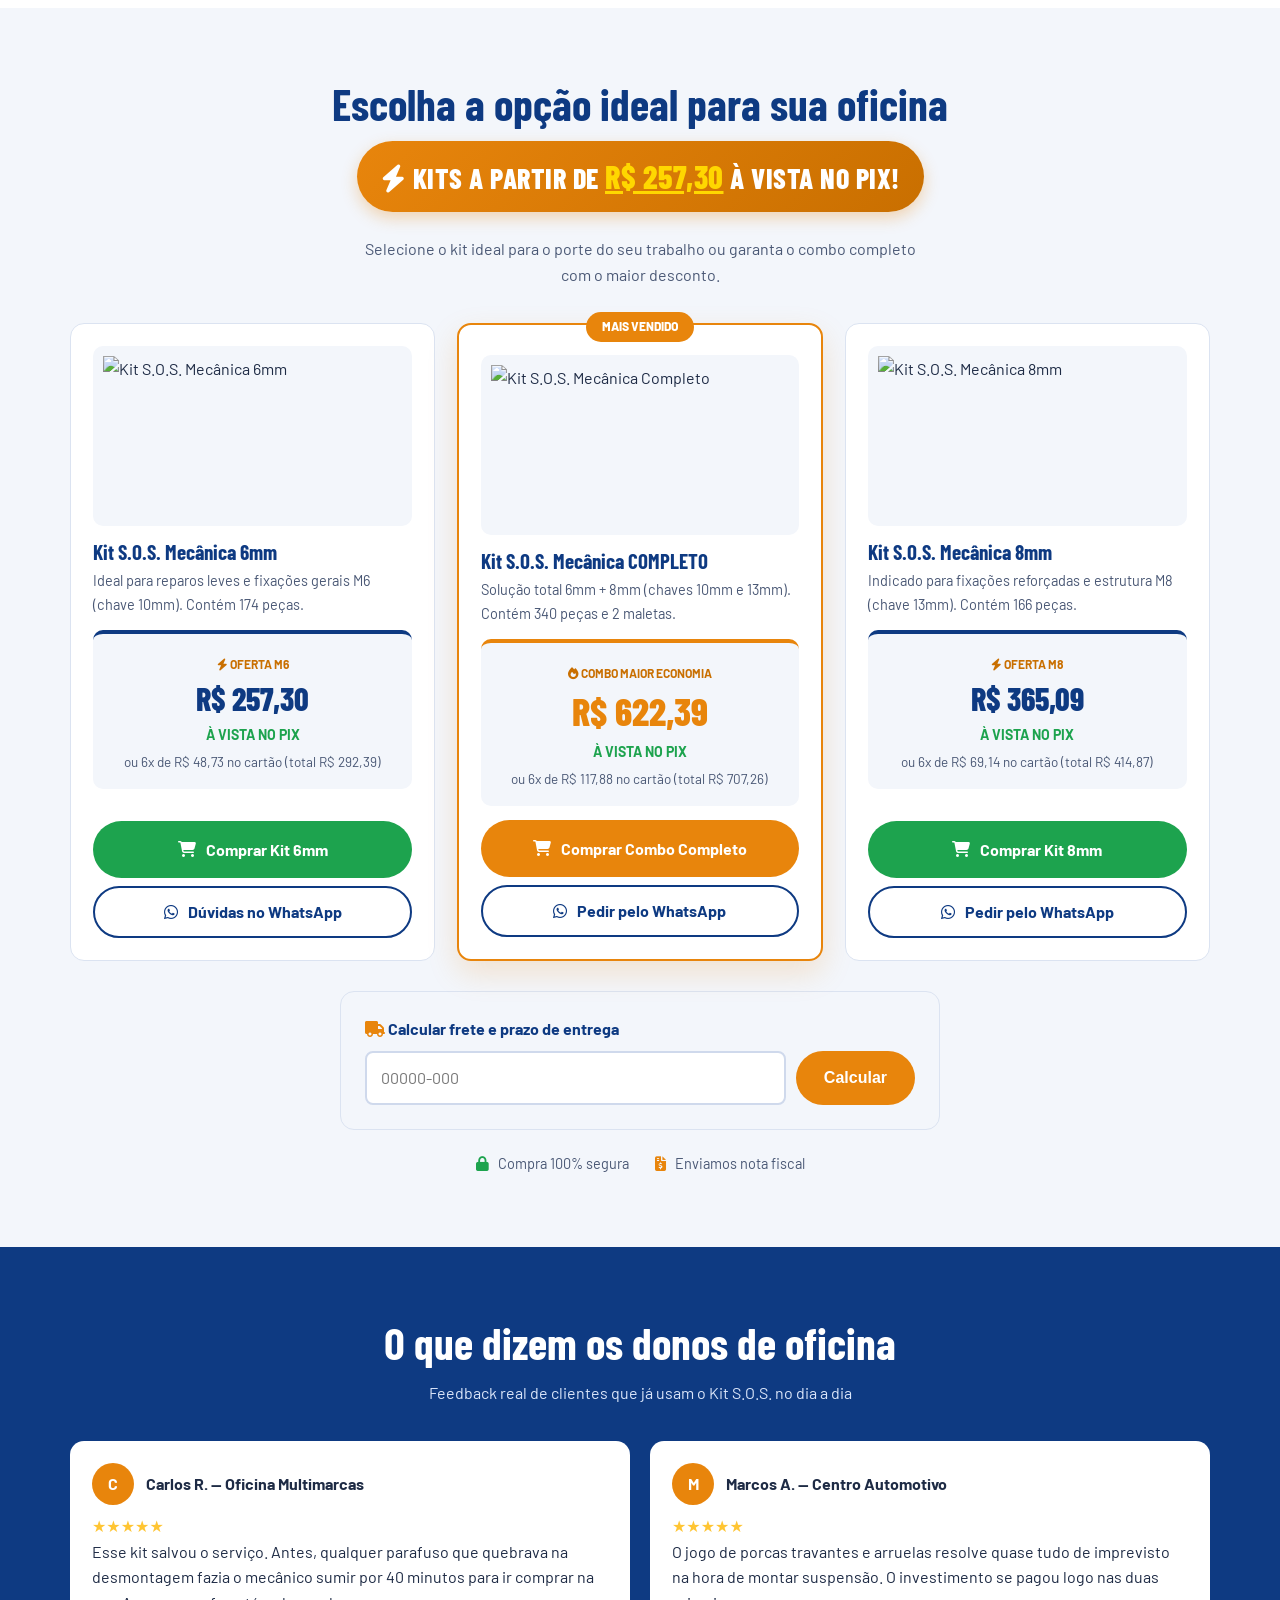
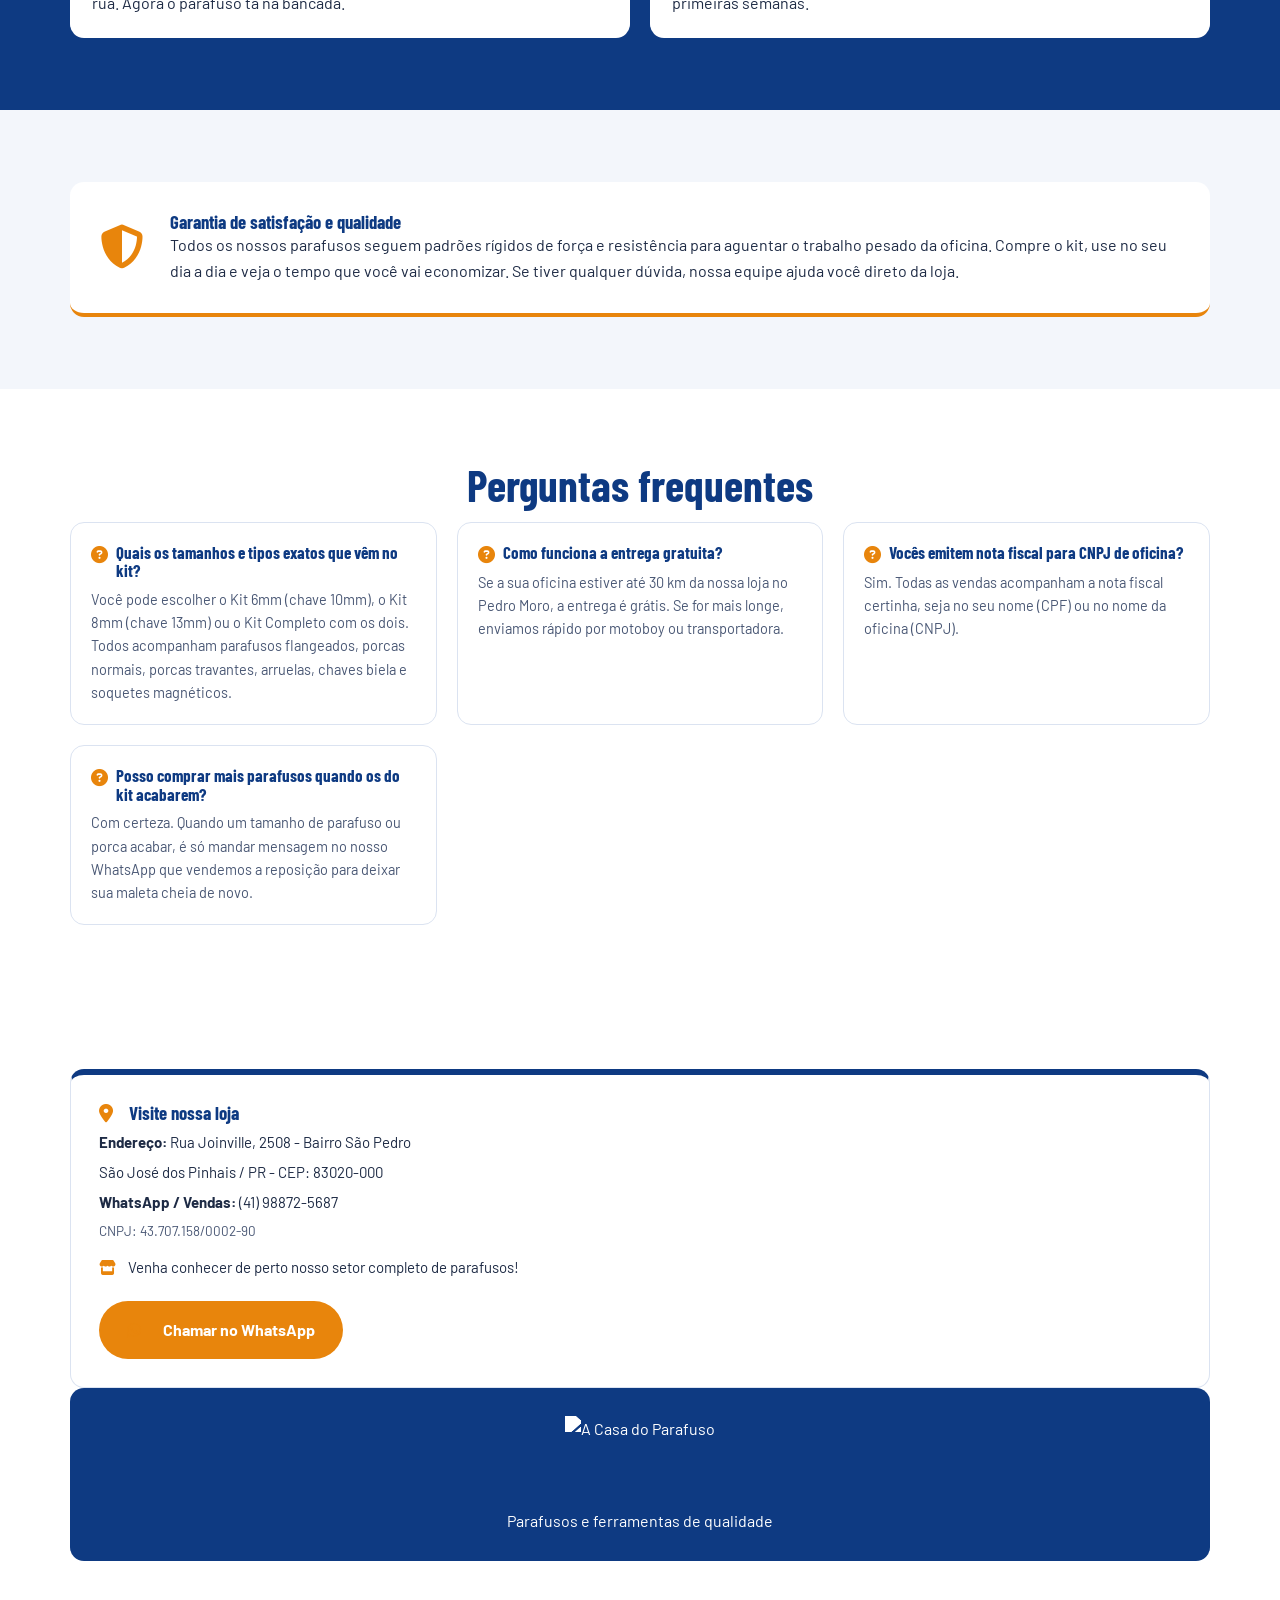
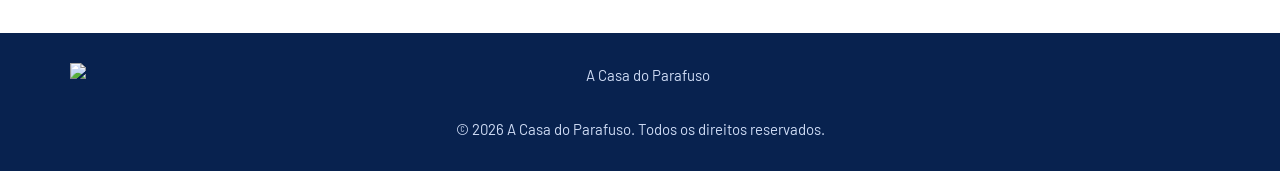
==== commit 1a1d26d2: "Update print statement from 'Hello' to 'Goodbye'" ====
--- a/index.html
+++ b/index.html
@@ -1,358 +1,479 @@
-<file_definition type="document" filename="index.html">
 <!DOCTYPE html>
 <html lang="pt-BR">
 <head>
 <meta charset="UTF-8">
-<meta name="viewport" content="width=device-width, initial-scale=1">
-<title>A Casa do Parafuso | São José dos Pinhais</title>
-<meta name="description" content="A Casa do Parafuso de São José dos Pinhais. Varejo e atacado, mais de 5 mil itens. Chama no WhatsApp, estamos te esperando.">
-<link rel="icon" href="https://acasadoparafuso.com.br/wp-content/uploads/2022/06/favicon-teste-acasa-escuro-2-150x150.png" sizes="32x32">
+<meta name="viewport" content="width=device-width, initial-scale=1, viewport-fit=cover">
+<title>Kit S.O.S. Mecânica | A Casa do Parafuso</title>
+<meta name="description" content="Kit S.O.S. Mecânica da Casa do Parafuso: parafuso certo na bancada em 10 segundos. Kits 6mm, 8mm e Completo.">
+<link rel="preconnect" href="https://fonts.googleapis.com"><link rel="preconnect" href="https://fonts.gstatic.com" crossorigin>
+<link rel="stylesheet" href="https://fonts.googleapis.com/css2?family=Barlow+Condensed:wght@600;700;800&family=Barlow:wght@400;500;600&display=swap">
 <link rel="stylesheet" href="https://cdnjs.cloudflare.com/ajax/libs/font-awesome/6.5.1/css/all.min.css">
-<link rel="preconnect" href="https://fonts.googleapis.com">
-<link rel="preconnect" href="https://fonts.gstatic.com" crossorigin>
-<link rel="stylesheet" href="https://fonts.googleapis.com/css2?family=Barlow+Condensed:wght@600;700;800&family=Barlow:wght@400;500;600&display=swap">
 <style>
-:root{--azul:#0E3A82;--azul-esc:#08224F;--laranja:#E8850C;--laranja-esc:#C96F00;--branco:#fff;--gelo:#F3F6FB;--texto:#1E2B45;--raio:14px}
+:root{--azul:#0E3A82;--azul-esc:#08224F;--laranja:#E8850C;--laranja-esc:#C96F00;--branco:#fff;--gelo:#F3F6FB;--texto:#1E2B45;--raio:14px;--verde:#1DA34E}
+@media (prefers-color-scheme: dark){:root:not([data-theme="light"]){--branco:#fff;--gelo:#F3F6FB;--texto:#1E2B45}}
+:root[data-theme="dark"]{--branco:#fff;--gelo:#F3F6FB;--texto:#1E2B45}
 *{box-sizing:border-box;margin:0}
-html{scroll-behavior:smooth;scroll-padding-top:84px}
-body{font-family:'Barlow',system-ui,sans-serif;color:var(--texto);background:var(--branco);line-height:1.6}
+html{scroll-behavior:smooth;scroll-padding-top:calc(120px + env(safe-area-inset-top,0px))}
+body{font-family:Barlow,system-ui,sans-serif;color:var(--texto);background:var(--branco);line-height:1.6;padding-top:env(safe-area-inset-top,0px);padding-bottom:env(safe-area-inset-bottom,0px)}
 h1,h2,h3,h4{font-family:'Barlow Condensed',sans-serif;line-height:1.1;color:var(--azul)}
-img{max-width:100%;display:block}a{color:inherit}
+img{max-width:100%;display:block}
 .wrap{max-width:1180px;margin:0 auto;padding:0 20px}
 section{padding:72px 0}
-h2{font-size:clamp(32px,5vw,46px);margin-bottom:12px}
-.sub{max-width:60ch;margin-bottom:36px;color:#4a5875}
+h2{font-size:clamp(30px,4.6vw,44px);margin-bottom:12px}
+.sub{max-width:62ch;margin:0 auto 36px;color:#4a5875}
+.center{text-align:center}
 :focus-visible{outline:3px solid var(--laranja);outline-offset:3px}
-.btn{display:inline-flex;align-items:center;justify-content:center;gap:10px;padding:13px 24px;border-radius:999px;font-weight:600;text-decoration:none;border:2px solid transparent;transition:.2s}
+.btn{display:inline-flex;align-items:center;justify-content:center;gap:10px;padding:14px 26px;border-radius:999px;font-weight:700;text-decoration:none;border:2px solid transparent;transition:.2s;font-size:16px;cursor:pointer}
 .btn-o{background:var(--laranja);color:#fff}.btn-o:hover{background:var(--laranja-esc)}
 .btn-a{background:var(--azul);color:#fff}.btn-a:hover{background:var(--azul-esc)}
-.btn-l{border-color:#fff;color:#fff}.btn-l:hover{background:#fff;color:var(--azul)}
+.btn-v{background:var(--verde);color:#fff}.btn-v:hover{background:#178a42}
+.btn-l{border-color:#fff;color:#fff;background:transparent}.btn-l:hover{background:#fff;color:var(--azul)}
+.btn-out{border-color:var(--azul);color:var(--azul);background:transparent;padding:11px 22px}.btn-out:hover{background:var(--azul);color:#fff}
+.btn-full{width:100%}
+
+/* Animação para o botão piscar/pulsar mais forte */
+.btn-pisca {
+  animation: pulsarBtn 1.2s infinite alternate ease-in-out;
+}
+
+@keyframes pulsarBtn {
+  0% {
+    transform: scale(1);
+    box-shadow: 0 0 0 0 rgba(232, 133, 12, 0.7);
+  }
+  100% {
+    transform: scale(1.08);
+    box-shadow: 0 0 18px 6px rgba(232, 133, 12, 0.85);
+  }
+}
+
+/* Destaque "Kits a partir de" */
+.a-partir-de-banner {
+  display: inline-block;
+  background: linear-gradient(135deg, #E8850C, #C96F00);
+  color: #fff;
+  font-family: 'Barlow Condensed', sans-serif;
+  font-size: clamp(20px, 3vw, 28px);
+  font-weight: 800;
+  padding: 10px 24px;
+  border-radius: 999px;
+  text-transform: uppercase;
+  margin-bottom: 24px;
+  box-shadow: 0 6px 16px rgba(232,133,12,0.3);
+  letter-spacing: 0.5px;
+}
+.a-partir-de-banner span {
+  color: #FFD700;
+  font-size: 1.15em;
+  text-decoration: underline;
+}
+
+/* Top bar */
+.topbar{background:var(--azul-esc);color:#fff;text-align:center;font-size:14px;font-weight:600;padding:99px 14px}
+.topbar i{color:var(--laranja);margin-right:6px}
 /* Cabeçalho */
 header{position:sticky;top:0;z-index:50;background:#fff;border-bottom:4px solid var(--laranja);box-shadow:0 2px 14px rgba(8,34,79,.12)}
 .bar{display:flex;align-items:center;gap:20px;height:76px}
-.bar .logo img{height:52px}
-nav{margin-left:auto;display:flex;gap:26px;align-items:center}
-nav a{text-decoration:none;font-weight:600;color:var(--azul)}nav a:hover{color:var(--laranja)}
-.kit{position:relative;display:inline-flex;align-items:center;gap:9px;background:var(--laranja);color:#fff!important;padding:11px 22px;border-radius:10px;font-family:'Barlow Condensed',sans-serif;font-size:20px;font-weight:800;letter-spacing:.5px;text-decoration:none;animation:pulso 2.2s infinite}
-.kit:hover{background:var(--laranja-esc)}
-.kit small{position:absolute;top:-11px;right:-8px;background:var(--azul);color:#fff;font:700 11px 'Barlow',sans-serif;padding:2px 8px;border-radius:99px}
-@keyframes pulso{0%{box-shadow:0 0 0 0 rgba(232,133,12,.6)}70%{box-shadow:0 0 0 14px rgba(232,133,12,0)}100%{box-shadow:0 0 0 0 rgba(232,133,12,0)}}
+.bar .logo{display:flex;align-items:center;text-decoration:none}
+.bar .logo img{height:50px;width:auto}
+nav{margin-left:auto;display:flex;gap:24px;align-items:center}
+nav a{text-decoration:none;font-weight:600;color:var(--azul);font-size:15px}nav a:hover{color:var(--laranja)}
 .menu-btn{display:none;background:none;border:0;font-size:26px;color:var(--azul);cursor:pointer;margin-left:auto}
 /* Hero */
-.hero{background:linear-gradient(105deg,rgba(8,34,79,.62) 35%,rgba(14,58,130,.32)),url(./assets/Fundo-CDP.jpeg) center/cover;color:#fff;padding:96px 0 110px}
-.hero h1{color:#fff;font-size:clamp(36px,8vw,84px);font-weight:800;max-width:14ch;text-shadow:0 2px 18px rgba(8,34,79,.55)}
-.hero p{
-  font-size: 19px;
-  max-width: 52ch;
-  margin: 18px 0 30px;
-  color: #ffffff;
-  font-weight: 500;
-  background: rgba(8, 34, 79, 0.65);
-  padding: 12px 18px;
-  border-radius: 8px;
-  backdrop-filter: blur(4px);
-}
+.hero{background:linear-gradient(105deg,rgba(8,34,79,.96) 35%,rgba(14,58,130,.75)),url('data:image/svg+xml;utf8,<svg xmlns="http://www.w3.org/2000/svg" width="600" height="400"><rect width="600" height="400" fill="%230E3A82"/></svg>') center/cover;color:#fff;padding:80px 0 96px}
+.hero .wrap{display:grid;grid-template-columns:1.15fr .85fr;gap:40px;align-items:center}
+.badge-top{display:inline-flex;align-items:center;gap:8px;background:rgba(232,133,12,.18);border:1px solid var(--laranja);color:#ffcf94;padding:8px 16px;border-radius:999px;font-weight:700;font-size:14px;margin-bottom:18px}
+.hero h1{color:#fff;font-size:clamp(38px,6vw,60px);font-weight:800;max-width:16ch}
+.hero h1 span{color:var(--laranja)}
+.hero p{font-size:18px;max-width:52ch;margin:18px 0 28px;color:#dbe6fa}
 .hero .cta{display:flex;flex-wrap:wrap;gap:14px}
-/* Info */
-.info{margin-top:-56px;padding:0;position:relative;z-index:2}
-.info .wrap{display:grid;grid-template-columns:repeat(3,1fr);gap:18px}
-.info div{background:#fff;border-radius:var(--raio);padding:24px;display:flex;gap:16px;align-items:center;box-shadow:0 10px 30px rgba(8,34,79,.14);border-bottom:4px solid var(--laranja)}
-.info i{font-size:28px;color:#fff;background:var(--azul);width:56px;height:56px;border-radius:12px;display:grid;place-items:center;flex:none}
-.info h3{font-size:22px}.info p{font-size:15px;color:#4a5875}
-/* Kit SOS */
-.sos{background:var(--azul-esc);color:#fff;position:relative;overflow:hidden;margin-top:72px}
-.sos::before{content:"";position:absolute;inset:0 auto 0 0;width:14px;background:repeating-linear-gradient(45deg,var(--laranja) 0 14px,var(--azul-esc) 14px 28px)}
-.sos .wrap{display:grid;grid-template-columns:1.2fr .8fr;gap:40px;align-items:center}
-.sos h2{color:#fff;font-size:clamp(36px,6vw,58px)}.sos h2 span{color:var(--laranja)}
-.sos p{color:#cfdcf5;max-width:54ch;margin-bottom:24px}
-.sos ul{list-style:none;padding:0;margin:0 0 28px;display:grid;gap:10px}
-.sos li i{color:var(--laranja);margin-right:10px}
-.preco{background:#fff;color:var(--texto);border-radius:var(--raio);padding:30px;text-align:center;border-top:8px solid var(--laranja)}
-.preco b{display:block;font:800 56px 'Barlow Condensed',sans-serif;color:var(--azul)}
-.preco em{font-style:normal;color:var(--laranja);font-weight:700}
-.preco .btn{margin-top:16px}
-/* Produtos */
-.busca{position:relative;max-width:420px;margin-bottom:28px;display:block}
-.busca i{position:absolute;left:16px;top:50%;transform:translateY(-50%);color:var(--azul)}
-.busca input{width:100%;padding:14px 16px 14px 44px;border:2px solid #cfd9ec;border-radius:999px;font:inherit}
-.busca input:focus{border-color:var(--laranja);outline:0}
-.grid{display:grid;grid-template-columns:repeat(auto-fill,minmax(230px,1fr));gap:20px}
-.card{background:#fff;border:1px solid #dbe3f1;border-radius:var(--raio);overflow:hidden;transition:.2s}
-.card:hover{border-color:var(--laranja);box-shadow:0 8px 22px rgba(8,34,79,.14)}
-.card img{width:100%;aspect-ratio:375/220;object-fit:contain;padding:8px;background:#fff;border-bottom:1px solid #e6ecf6;cursor:zoom-in}
-.card div{padding:14px 16px 16px}.card small{color:var(--laranja-esc);font-weight:600}.card h4{font-size:21px;margin-top:2px}
-.vazio{display:none;padding:30px;color:#4a5875}
-.card.loja img{object-fit:cover;padding:0;cursor:default;border:0}
-/* Visualizador de imagem */
-.lb{position:fixed;inset:0;z-index:100;background:rgba(8,34,79,.78);display:none;place-items:center;padding:20px}
-.lb.on{display:grid}
-.lb-box{background:#fff;border-radius:var(--raio);width:min(760px,100%);padding:16px;border-top:6px solid var(--laranja)}
-.lb-top{display:flex;align-items:center;gap:8px;margin-bottom:12px}
-.lb-top h3{flex:1;font-size:22px;line-height:1.2}
-.lb button{width:42px;height:42px;border:0;border-radius:10px;background:var(--azul);color:#fff;font-size:16px;cursor:pointer;flex-shrink:0}
-.lb button:hover{background:var(--azul-esc)}.lb .fechar{background:var(--laranja)}.lb .fechar:hover{background:var(--laranja-esc)}
-.lb-view{height:min(60vh,480px);overflow:hidden;background:#fff;border:1px solid #dbe3f1;border-radius:10px;display:grid;place-items:center;touch-action:none}
-.lb-view img{max-width:100%;max-height:100%;object-fit:contain;transition:transform .15s;user-select:none;-webkit-user-drag:none}
-.lb-dica{font-size:13px;color:#4a5875;margin-top:10px;text-align:center}
-/* Sobre */
-.sobre{background:var(--gelo)}
-.sobre .wrap{display:grid;grid-template-columns:1.1fr .9fr;gap:44px;align-items:center}
-.sobre p{margin-bottom:14px}
-.sobre .links{display:grid;gap:8px;margin-top:20px}
-.sobre .links a{color:var(--azul);font-weight:600}.sobre .links i{color:var(--laranja);margin-right:8px}
-.sobre img{border-radius:var(--raio);border:6px solid #fff;box-shadow:0 12px 30px rgba(8,34,79,.18);margin:auto;max-height:520px;object-fit:contain}
-/* Lojas */
-.lojas .grid{grid-template-columns:repeat(auto-fit,minmax(300px,1fr))}
-.loja img{aspect-ratio:16/9}.loja p{margin:6px 0 14px;font-size:15px}
-.loja .btns{display:flex;flex-wrap:wrap;gap:10px}.loja .btn{padding:10px 18px;font-size:15px}
-/* Avaliações */
-.aval{background:var(--azul);color:#fff}.aval h2{color:#fff}
-.nota{display:flex;align-items:center;gap:14px;margin-bottom:30px;color:#dbe6fa}
-.nota b{font:800 52px 'Barlow Condensed',sans-serif;color:#fff}.stars{color:#FFC533}
-.aval .grid{grid-template-columns:repeat(auto-fit,minmax(280px,1fr))}
+.hero-img{background:#fff;border-radius:var(--raio);padding:18px;box-shadow:0 18px 40px rgba(0,0,0,.3)}
+.hero-img img{width:100%;aspect-ratio:1/1;object-fit:contain}
+/* Prejuízo */
+.prejuizo{background:var(--azul-esc);color:#fff}
+.prejuizo h2{color:#fff;text-align:center}
+.prejuizo .sub{color:#cfdcf5;text-align:center}
+.prejuizo .sub strong{color:#ffcf94}
+.pgrid{display:grid;grid-template-columns:1fr 1fr;gap:22px;margin-top:20px}
+.pcard{background:#fff;color:var(--texto);border-radius:var(--raio);padding:26px;border-top:6px solid}
+.pcard.ruim{border-color:#D64545}
+.pcard.bom{border-color:var(--verde)}
+.pcard h3{font-size:22px;margin-bottom:14px}
+.pcard.ruim h3{color:#D64545}.pcard.bom h3{color:var(--verde)}
+.pcard ul{list-style:none;display:grid;gap:10px;font-size:15px}
+.pcard i{width:22px;color:var(--laranja);margin-right:6px}
+.conclusao{margin-top:26px;background:rgba(232,133,12,.14);border:1px solid var(--laranja);border-radius:var(--raio);padding:20px 24px;color:#fff;font-size:15px}
+.conclusao i{color:var(--laranja);margin-right:8px}
+/* Conteúdo kits */
+.kitblock{background:#fff;border:1px solid #dbe3f1;border-radius:var(--raio);padding:26px;margin-bottom:24px;border-top:6px solid var(--azul)}
+.kitblock.destaque{border-color:var(--laranja)}
+.kitblock h3{font-size:24px;margin-bottom:16px;display:flex;align-items:center;gap:10px}
+.kitblock.destaque h3{color:var(--laranja)}
+.kgrid{display:grid;grid-template-columns:1.3fr .7fr;gap:28px;align-items:center}
+.klista{display:grid;gap:8px}
+.klinha{display:flex;justify-content:space-between;gap:14px;font-size:14.5px;padding:8px 0;border-bottom:1px dashed #e2e8f5}
+.klinha span:first-child{font-weight:700;color:var(--azul)}
+.klinha span:last-child{color:#4a5875;text-align:right}
+.kfoco{background:var(--gelo);border-radius:var(--raio);padding:18px;text-align:center}
+.kfoco img{max-height:170px;margin:0 auto 12px;object-fit:contain}
+.kfoco h4{font-size:17px;margin-bottom:6px}
+.kfoco p{font-size:14px;color:#4a5875}
+/* Produtos / compra */
+.pgrid3{display:grid;grid-template-columns:repeat(auto-fit,minmax(290px,1fr));gap:22px}
+.buycard{background:#fff;border:1px solid #dbe3f1;border-radius:var(--raio);padding:22px;display:flex;flex-direction:column;justify-content:space-between;position:relative}
+.buycard.dest{border:2px solid var(--laranja);box-shadow:0 12px 30px rgba(232,133,12,.18)}
+.tagdest{position:absolute;top:-13px;left:50%;transform:translateX(-50%);background:var(--laranja);color:#fff;padding:5px 16px;border-radius:999px;font-weight:800;font-size:12px;text-transform:uppercase;white-space:nowrap}
+.buycard img{width:100%;height:180px;object-fit:contain;background:var(--gelo);border-radius:10px;padding:10px}
+.buycard h4{font-size:21px;margin:14px 0 6px}
+.buycard .desc{color:#4a5875;font-size:14.5px;min-height:42px}
+.preco{background:var(--gelo);border-radius:10px;padding:16px;margin:14px 0;text-align:center;border-top:4px solid var(--azul)}
+.buycard.dest .preco{border-color:var(--laranja)}
+.preco .tag{font-size:12px;font-weight:700;color:var(--laranja-esc)}
+.preco b{display:block;font:800 32px 'Barlow Condensed',sans-serif;color:var(--azul);margin:4px 0}
+.buycard.dest .preco b{color:var(--laranja);font-size:38px}
+.preco .pix{color:var(--verde);font-weight:700;font-size:14px}
+.preco .parc{font-size:13.5px;color:#4a5875;margin-top:4px}
+/* Frete */
+.frete{background:var(--gelo);border-radius:var(--raio);padding:24px;margin-top:30px;max-width:600px;margin-left:auto;margin-right:auto;border:1px solid #dbe3f1}
+.frete label{font-weight:700;color:var(--azul);display:block;margin-bottom:10px}
+.frete-row{display:flex;gap:10px}
+.frete-row input{flex:1;padding:12px 14px;border-radius:8px;border:2px solid #cfd9ec;font:inherit}
+.frete-row input:focus{border-color:var(--laranja);outline:0}
+#shipping-result{margin-top:12px;font-size:14.5px;color:#4a5875;display:none}
+.seguranca{margin-top:22px;display:flex;justify-content:center;gap:26px;flex-wrap:wrap;font-size:14.5px;color:#4a5875}
+.seguranca i{margin-right:6px}
+/* Depoimentos */
+.aval{background:var(--azul);color:#fff}
+.aval h2{color:#fff;text-align:center}
+.aval .sub{text-align:center;color:#dbe6fa}
+.revgrid{display:grid;grid-template-columns:repeat(auto-fit,minmax(280px,1fr));gap:20px;margin-top:10px}
 .rev{background:#fff;color:var(--texto);border-radius:var(--raio);padding:22px}
-.rev header{all:unset;display:flex;align-items:center;gap:12px;margin-bottom:8px}
-.rev .av{width:42px;height:42px;border-radius:50%;background:var(--laranja);color:#fff;display:grid;place-items:center;font-weight:700}
+.rev .head{display:flex;align-items:center;gap:12px;margin-bottom:8px}
+.rev .av{width:42px;height:42px;border-radius:50%;background:var(--laranja);color:#fff;display:grid;place-items:center;font-weight:700;flex:none}
+.stars{color:#FFC533}
+/* Garantia */
+.garantia{background:var(--gelo)}
+.gbox{display:flex;gap:26px;align-items:center;background:#fff;border-radius:var(--raio);padding:30px;border-bottom:4px solid var(--laranja)}
+.gbox i{font-size:44px;color:var(--laranja);flex:none}
+/* FAQ */
+.faqgrid{display:grid;grid-template-columns:repeat(auto-fit,minmax(320px,1fr));gap:20px}
+.faqitem{background:#fff;border:1px solid #dbe3f1;border-radius:var(--raio);padding:20px}
+.faqitem h4{font-size:17px;color:var(--azul);margin-bottom:8px;display:flex;gap:8px;align-items:flex-start}
+.faqitem h4 i{color:var(--laranja);margin-top:3px}
+.faqitem p{font-size:14.5px;color:#4a5875}
+/* Contato */
+.contato .wrap{display:grid;grid-template-columns:1.2fr .8fr;gap:30px}
+.cinfo{background:#fff;border:1px solid #dbe3f1;border-radius:var(--raio);padding:28px;border-top:6px solid var(--azul)}
+.cinfo p{margin:6px 0;font-size:15px}
+.cinfo i{color:var(--laranja);margin-right:8px;width:18px}
+.clogo{background:var(--azul);border-radius:var(--raio);display:grid;place-items:center;color:#fff;padding:28px;text-align:center}
+.clogo img{height:78px;width:auto;margin:0 auto 14px;filter:brightness(0) invert(1)}
 /* Rodapé */
-footer{background:var(--azul-esc);color:#cfdcf5;padding:34px 0;font-size:15px}
-footer .wrap{display:flex;flex-wrap:wrap;justify-content:space-between;gap:14px}
-footer a{color:#fff;text-decoration:none;font-weight:600}
-.zap{position:fixed;right:18px;bottom:18px;z-index:60;width:60px;height:60px;border-radius:50%;background:#25D366;color:#fff;display:grid;place-items:center;font-size:32px;box-shadow:0 6px 18px rgba(0,0,0,.3);text-decoration:none}
-
-/* REGRAS RESPONSIVAS PARA CELULAR */
+footer{background:var(--azul-esc);color:#cfdcf5;padding:30px 0;font-size:15px;text-align:center}
+footer img{height:44px;width:auto;margin:0 auto 10px}
+.zap{position:fixed;right:18px;bottom:calc(18px + env(safe-area-inset-bottom,0px));z-index:60;width:60px;height:60px;border-radius:50%;background:#25D366;color:#fff;display:grid;place-items:center;font-size:32px;box-shadow:0 6px 18px rgba(0,0,0,.3);text-decoration:none}
 @media(max-width:900px){
-  .menu-btn{display:block}.bar{gap:12px}.bar .kit{margin-left:auto;padding:9px 14px;font-size:17px}.menu-btn{margin-left:0}
-  nav{display:none;position:absolute;top:80px;left:0;right:0;background:#fff;flex-direction:column;align-items:flex-start;padding:20px;gap:16px;border-bottom:4px solid var(--laranja)}
-  nav.aberto{display:flex}nav .kit{display:none}
-  .info .wrap,.sos .wrap,.sobre .wrap{grid-template-columns:1fr}
-  section{padding:52px 0}.hero{padding:64px 0 90px}
-}
-
-@media(max-width:600px){
-  .bar .kit{display:none}
-  .hero{padding:48px 0 72px}
-  .hero p{font-size:16px;padding:10px 14px}
-  .hero .cta{flex-direction:column}
-  .hero .btn{width:100%}
-  .grid{grid-template-columns:1fr}
-  .loja .btns{flex-direction:column}
-  .loja .btn{width:100%}
-  .lb{padding:10px}
-  .lb-top h3{font-size:18px}
-  .lb button{width:36px;height:36px;font-size:14px}
-  .zap{width:52px;height:52px;font-size:28px;right:14px;bottom:14px}
-}
-
-@media(prefers-reduced-motion:reduce){.kit{animation:none}html{scroll-behavior:auto}}
+ .menu-btn{display:block}
+ nav{display:none;position:absolute;top:76px;left:0;right:0;background:#fff;flex-direction:column;align-items:flex-start;padding:20px;gap:16px;border-bottom:4px solid var(--laranja)}
+ nav.aberto{display:flex}
+ .hero .wrap,.pgrid,.kgrid,.contato .wrap{grid-template-columns:1fr}
+ .hero-img{order:-1}
+ section{padding:52px 0}.hero{padding:56px 0 70px}
+ .frete-row{flex-direction:column}
+}
+@media(prefers-reduced-motion:reduce){html{scroll-behavior:auto}}
 </style>
 </head>
 <body>
-<noscript><iframe src="https://www.googletagmanager.com/ns.html?id=GTM-WMT2FND" height="0" width="0" style="display:none;visibility:hidden"></iframe></noscript>
+
+<div class="topbar"><i class="fa-solid fa-rocket"></i>PROMOÇÃO DE LANÇAMENTO: FRETE GRÁTIS ATÉ 30 KM DA LOJA PEDRO MORO</div>
 
 <header>
  <div class="wrap bar">
-  <a class="logo" href="#topo"><img src="./assets/cropped-af_Cada_do_parafuso_logotipo_vetor_imagem_pedro_Prancheta-1-copia-9.png" alt="A Casa do Parafuso de São José dos Pinhais"></a>
-  <a class="kit" href="./KIT-S.O.S/" id="kit-mobile"><i class="fa-solid fa-toolbox"></i>KIT S.O.S<small>MAIS VENDIDO</small></a>
+  <a class="logo" href="#topo"><img src="CDP-LOGO2.png" alt="A Casa do Parafuso"></a>
   <button class="menu-btn" aria-label="Abrir menu" aria-expanded="false"><i class="fa-solid fa-bars"></i></button>
   <nav id="menu">
-   <a href="#produtos">Produtos</a><a href="#sobre">Sobre</a><a href="#lojas">Lojas e contato</a><a href="#avaliacoes">Avaliações</a>
-   <a class="kit" href="./KIT-S.O.S/"><i class="fa-solid fa-toolbox"></i>KIT S.O.S<small>MAIS VENDIDO</small></a>
+   <a href="#inicio">Início</a><a href="#calculo">Prejuízo Zero</a><a href="#conteudo">O que vem no kit</a>
+   <a href="#depoimentos">Quem usa</a><a href="#faq">Dúvidas</a><a href="#contato">Endereço</a>
+   <a class="btn btn-o btn-pisca" href="#produto"><i class="fa-solid fa-toolbox"></i>Escolher meu kit</a>
   </nav>
  </div>
 </header>
 
 <main id="topo">
-<div class="hero">
+<section id="inicio" class="hero"><div class="wrap">
+ <div>
+  <span class="badge-top"><i class="fa-solid fa-fire"></i>O socorro definitivo da sua oficina</span>
+  <h1>Pare de perder horas de trabalho por falta de <span>parafusos</span></h1>
+  <p>Não pare mais o elevador hidráulico ou o serviço do cliente para ir buscar peças básicas na rua. Mantenha a produtividade máxima, entregue mais rápido e aumente o faturamento diário da sua mecânica.</p>
+  <div class="cta">
+   <a class="btn btn-o btn-pisca" href="#produto"><i class="fa-solid fa-cart-shopping"></i>Escolher meu kit</a>
+   <a class="btn btn-l" href="#calculo"><i class="fa-solid fa-calculator"></i>Ver cálculo de lucro</a>
+  </div>
+ </div>
+ <div class="hero-img"><img src="KIT-COMPLETO.png" alt="Kit S.O.S. Mecânica Completo"></div>
+</div></section>
+
+<section id="calculo" class="prejuizo"><div class="wrap">
+ <h2>Cada minuto fora da oficina é dinheiro jogado fora</h2>
+ <p class="sub">Segundo dados do SEBRAE, uma oficina mecânica média fatura cerca de <strong>R$ 40.000,00 por mês</strong> com base em 220 horas úteis. Isso bota o valor da sua hora trabalhada em <strong>R$ 180,00</strong>!</p>
+ <div class="pgrid">
+  <div class="pcard ruim">
+   <h3><i class="fa-solid fa-triangle-exclamation"></i> Rotina sem o kit</h3>
+   <ul>
+    <li><i class="fa-solid fa-triangle-exclamation"></i>Falta 1 parafuso ou porca travante no meio da montagem</li>
+    <li><i class="fa-solid fa-person-walking-arrow-right"></i>Mecânico para o serviço e se desloca até a autopeças</li>
+    <li><i class="fa-solid fa-circle-xmark"></i><strong>Resultado:</strong> 1 hora perdida = R$ 180,00 de prejuízo</li>
+    <li><i class="fa-solid fa-car-burst"></i>Carro ocupando pátio e cliente esperando além do prazo</li>
+   </ul>
+  </div>
+  <div class="pcard bom">
+   <h3><i class="fa-solid fa-circle-check"></i> Rotina com o Kit S.O.S.</h3>
+   <ul>
+    <li><i class="fa-solid fa-wrench"></i>Falta o parafuso na hora do aperto final da peça</li>
+    <li><i class="fa-solid fa-box-open"></i>Você abre a maleta organizadora e pega a peça exata em 10s</li>
+    <li><i class="fa-solid fa-circle-check"></i><strong>Resultado:</strong> serviço sem interrupções = R$ 180 poupados</li>
+    <li><i class="fa-solid fa-gauge-high"></i>Giro rápido de veículos e cliente impressionado com a velocidade</li>
+   </ul>
+  </div>
+ </div>
+ <p class="conclusao"><i class="fa-solid fa-calculator"></i><strong>Matemática clara:</strong> se o kit evitar que você saia da oficina apenas 5 vezes, ele já se pagou por completo. Daí em diante é lucro puro na bancada.</p>
+</div></section>
+
+<section id="conteudo"><div class="wrap">
+ <h2 class="center">Conheça os 3 kits S.O.S. disponíveis</h2>
+ <p class="sub center">Veja o que vem dentro de cada maleta antes de escolher o ideal para o seu trabalho.</p>
+
+ <div class="kitblock destaque">
+  <h3><i class="fa-solid fa-boxes-packing"></i>1. Kit S.O.S. Mecânica COMPLETO — 340 peças (6mm e 8mm)</h3>
+  <div class="kgrid">
+   <div class="klista">
+    <div class="klinha"><span>Parafusos flangeados M6 e M8</span><span>88 un. (M6: 16–35mm | M8: 20–50mm)</span></div>
+    <div class="klinha"><span>Porcas M6 e M8 variadas</span><span>80 un. (flangeadas CH 10/13 e nylon auto-travantes)</span></div>
+    <div class="klinha"><span>Arruelas técnicas M6 e M8</span><span>103 un. (lisas industriais, pressão, aba larga)</span></div>
+    <div class="klinha"><span>Chaves biela vazadas</span><span>2 un. (10mm e 13mm)</span></div>
+    <div class="klinha"><span>Soquetes magnéticos de impacto</span><span>2 un. de fixação rápida (10mm e 13mm)</span></div>
+    <div class="klinha"><span>Lubrificante</span><span>2 sprays de 300ml</span></div>
+    <div class="klinha"><span>Maletas organizadoras</span><span>2 maletas com 14 divisórias cada</span></div>
+   </div>
+   <div class="kfoco"><img src="KIT-COMPLETO.png" alt="Kit S.O.S. Mecânica Completo">
+    <h4><i class="fa-solid fa-certificate" style="color:var(--laranja)"></i> Solução total para bancada</h4>
+    <p>Cobre 100% das necessidades diárias em M6 e M8, com organização máxima e fim do desperdício de tempo.</p>
+   </div>
+  </div>
+ </div>
+
+ <div class="kitblock">
+  <h3><i class="fa-solid fa-box"></i>2. Kit S.O.S. Mecânica 6mm — 174 peças</h3>
+  <div class="kgrid">
+   <div class="klista">
+    <div class="klinha"><span>Parafusos flangeados M6</span><span>50 un. (M6x16, 20, 25, 30, 35)</span></div>
+    <div class="klinha"><span>Porcas M6</span><span>40 un. (20 flangeadas CH10 + 20 auto-travantes nylon)</span></div>
+    <div class="klinha"><span>Arruelas técnicas M6</span><span>60 un. (10 aba larga, 25 lisas, 25 pressão)</span></div>
+    <div class="klinha"><span>Chave biela vazada</span><span>1 un. (10mm)</span></div>
+    <div class="klinha"><span>Soquete magnético</span><span>1 un. (10mm — encaixe 1/4")</span></div>
+    <div class="klinha"><span>Lubrificante + maleta</span><span>1 spray 300ml + maleta (14 divisórias)</span></div>
+   </div>
+   <div class="kfoco"><img src="KIT-MALETA-V.png" alt="Kit S.O.S. Mecânica 6mm">
+    <h4><i class="fa-solid fa-wrench" style="color:var(--azul)"></i> Foco em M6 / chave 10mm</h4>
+    <p>Ideal para lataria, paralamas, tampas, suportes e acabamentos mecânicos gerais.</p>
+   </div>
+  </div>
+ </div>
+
+ <div class="kitblock">
+  <h3><i class="fa-solid fa-box"></i>3. Kit S.O.S. Mecânica 8mm — 166 peças</h3>
+  <div class="kgrid">
+   <div class="klista">
+    <div class="klinha"><span>Parafusos flangeados M8</span><span>38 un. (M8x20, 25, 30, 40, 50)</span></div>
+    <div class="klinha"><span>Porcas M8</span><span>40 un. (20 flangeadas CH13 + 20 auto-travantes nylon)</span></div>
+    <div class="klinha"><span>Arruelas técnicas M8</span><span>58 un. (8 aba larga, 25 lisas, 25 pressão)</span></div>
+    <div class="klinha"><span>Chave biela vazada</span><span>1 un. (13mm)</span></div>
+    <div class="klinha"><span>Soquete magnético</span><span>1 un. (13mm — encaixe 1/4")</span></div>
+    <div class="klinha"><span>Lubrificante + maleta</span><span>1 spray 300ml + maleta (14 divisórias)</span></div>
+   </div>
+   <div class="kfoco"><img src="KIT-MALETA-A.png" alt="Kit S.O.S. Mecânica 8mm">
+    <h4><i class="fa-solid fa-gears" style="color:var(--verde)"></i> Foco em M8 / chave 13mm</h4>
+    <p>Perfeito para fixação pesada, suportes de motor, suspensão, coletores e agregados.</p>
+   </div>
+  </div>
+ </div>
+</div></section>
+
+<section id="produto" style="background:var(--gelo)"><div class="wrap center">
+ <h2>Escolha a opção ideal para sua oficina</h2>
+ 
+ <!-- Frase em Destaque Chamativo -->
+ <div>
+  <div class="a-partir-de-banner">
+   <i class="fa-solid fa-bolt"></i> KITS A PARTIR DE <span>R$ 257,30</span> À VISTA NO PIX!
+  </div>
+ </div>
+
+ <p class="sub center">Selecione o kit ideal para o porte do seu trabalho ou garanta o combo completo com o maior desconto.</p>
+
+ <div class="pgrid3" style="text-align:left;">
+  <div class="buycard">
+   <div>
+    <img src="KIT-MALETA-V.png" alt="Kit S.O.S. Mecânica 6mm">
+    <h4>Kit S.O.S. Mecânica 6mm</h4>
+    <p class="desc">Ideal para reparos leves e fixações gerais M6 (chave 10mm). Contém 174 peças.</p>
+    <div class="preco">
+     <span class="tag"><i class="fa-solid fa-bolt"></i> OFERTA M6</span>
+     <b>R$ 257,30</b>
+     <span class="pix">À VISTA NO PIX</span>
+     <p class="parc">ou 6x de R$ 48,73 no cartão (total R$ 292,39)</p>
+    </div>
+   </div>
+   <div>
+    <a href="https://casa-do-parafuso4.pay.yampi.com.br/r/NW1XDI882B" class="btn btn-v btn-full"><i class="fa-solid fa-cart-shopping"></i> Comprar Kit 6mm</a>
+    <a href="https://wa.me/5541988725687?text=Quero%20comprar%20o%20Kit%20S.O.S%20Mecanica%206mm" target="_blank" rel="noopener" class="btn btn-out btn-full" style="margin-top:8px"><i class="fa-brands fa-whatsapp"></i> Dúvidas no WhatsApp</a>
+   </div>
+  </div>
+
+  <div class="buycard dest">
+   <span class="tagdest">Mais vendido</span>
+   <div>
+    <img src="KIT-COMPLETO.png" alt="Kit S.O.S. Mecânica Completo" style="margin-top:8px">
+    <h4>Kit S.O.S. Mecânica COMPLETO</h4>
+    <p class="desc">Solução total 6mm + 8mm (chaves 10mm e 13mm). Contém 340 peças e 2 maletas.</p>
+    <div class="preco">
+     <span class="tag"><i class="fa-solid fa-fire"></i> COMBO MAIOR ECONOMIA</span>
+     <b>R$ 622,39</b>
+     <span class="pix">À VISTA NO PIX</span>
+     <p class="parc">ou 6x de R$ 117,88 no cartão (total R$ 707,26)</p>
+    </div>
+   </div>
+   <div>
+    <a href="https://casa-do-parafuso4.pay.yampi.com.br/r/OCC0ACSQY6" class="btn btn-o btn-full"><i class="fa-solid fa-cart-shopping"></i> Comprar Combo Completo</a>
+    <a href="https://wa.me/5541988725687?text=Quero%20comprar%20o%20Kit%20S.O.S%20Mecanica%20Completo" target="_blank" rel="noopener" class="btn btn-out btn-full" style="margin-top:8px"><i class="fa-brands fa-whatsapp"></i> Pedir pelo WhatsApp</a>
+   </div>
+  </div>
+
+  <div class="buycard">
+   <div>
+    <img src="KIT-MALETA-A.png" alt="Kit S.O.S. Mecânica 8mm">
+    <h4>Kit S.O.S. Mecânica 8mm</h4>
+    <p class="desc">Indicado para fixações reforçadas e estrutura M8 (chave 13mm). Contém 166 peças.</p>
+    <div class="preco">
+     <span class="tag"><i class="fa-solid fa-bolt"></i> OFERTA M8</span>
+     <b>R$ 365,09</b>
+     <span class="pix">À VISTA NO PIX</span>
+     <p class="parc">ou 6x de R$ 69,14 no cartão (total R$ 414,87)</p>
+    </div>
+   </div>
+   <div>
+    <a href="https://casa-do-parafuso4.pay.yampi.com.br/r/EXDHJG25ZQ" class="btn btn-v btn-full"><i class="fa-solid fa-cart-shopping"></i> Comprar Kit 8mm</a>
+    <a href="https://wa.me/5541988725687?text=Quero%20comprar%20o%20Kit%20S.O.S%20Mecanica%208mm" target="_blank" rel="noopener" class="btn btn-out btn-full" style="margin-top:8px"><i class="fa-brands fa-whatsapp"></i> Pedir pelo WhatsApp</a>
+   </div>
+  </div>
+ </div>
+
+ <div class="frete" style="text-align:left;">
+  <label for="cep-input"><i class="fa-solid fa-truck" style="color:var(--laranja)"></i> Calcular frete e prazo de entrega</label>
+  <div class="frete-row">
+   <input id="cep-input" type="text" placeholder="00000-000" maxlength="9">
+   <button class="btn btn-o" onclick="calcularFrete()">Calcular</button>
+  </div>
+  <div id="shipping-result"></div>
+ </div>
+
+ <div class="seguranca">
+  <span><i class="fa-solid fa-lock" style="color:var(--verde)"></i> Compra 100% segura</span>
+  <span><i class="fa-solid fa-file-invoice-dollar" style="color:var(--laranja)"></i> Enviamos nota fiscal</span>
+ </div>
+</div></section>
+
+<section id="depoimentos" class="aval"><div class="wrap">
+ <h2>O que dizem os donos de oficina</h2>
+ <p class="sub">Feedback real de clientes que já usam o Kit S.O.S. no dia a dia</p>
+ <div class="revgrid">
+  <article class="rev">
+   <div class="head"><span class="av">C</span><b>Carlos R. — Oficina Multimarcas</b></div>
+   <div class="stars">★★★★★</div>
+   <p>Esse kit salvou o serviço. Antes, qualquer parafuso que quebrava na desmontagem fazia o mecânico sumir por 40 minutos para ir comprar na rua. Agora o parafuso tá na bancada.</p>
+  </article>
+  <article class="rev">
+   <div class="head"><span class="av">M</span><b>Marcos A. — Centro Automotivo</b></div>
+   <div class="stars">★★★★★</div>
+   <p>O jogo de porcas travantes e arruelas resolve quase tudo de imprevisto na hora de montar suspensão. O investimento se pagou logo nas duas primeiras semanas.</p>
+  </article>
+ </div>
+</div></section>
+
+<section class="garantia"><div class="wrap">
+ <div class="gbox">
+  <i class="fa-solid fa-shield-halved"></i>
+  <div>
+   <h3>Garantia de satisfação e qualidade</h3>
+   <p>Todos os nossos parafusos seguem padrões rígidos de força e resistência para aguentar o trabalho pesado da oficina. Compre o kit, use no seu dia a dia e veja o tempo que você vai economizar. Se tiver qualquer dúvida, nossa equipe ajuda você direto da loja.</p>
+  </div>
+ </div>
+</div></section>
+
+<section id="faq"><div class="wrap">
+ <h2 class="center">Perguntas frequentes</h2>
+ <div class="faqgrid">
+  <div class="faqitem"><h4><i class="fa-solid fa-circle-question"></i>Quais os tamanhos e tipos exatos que vêm no kit?</h4>
+   <p>Você pode escolher o Kit 6mm (chave 10mm), o Kit 8mm (chave 13mm) ou o Kit Completo com os dois. Todos acompanham parafusos flangeados, porcas normais, porcas travantes, arruelas, chaves biela e soquetes magnéticos.</p></div>
+  <div class="faqitem"><h4><i class="fa-solid fa-circle-question"></i>Como funciona a entrega gratuita?</h4>
+   <p>Se a sua oficina estiver até 30 km da nossa loja no Pedro Moro, a entrega é grátis. Se for mais longe, enviamos rápido por motoboy ou transportadora.</p></div>
+  <div class="faqitem"><h4><i class="fa-solid fa-circle-question"></i>Vocês emitem nota fiscal para CNPJ de oficina?</h4>
+   <p>Sim. Todas as vendas acompanham a nota fiscal certinha, seja no seu nome (CPF) ou no nome da oficina (CNPJ).</p></div>
+  <div class="faqitem"><h4><i class="fa-solid fa-circle-question"></i>Posso comprar mais parafusos quando os do kit acabarem?</h4>
+   <p>Com certeza. Quando um tamanho de parafuso ou porca acabar, é só mandar mensagem no nosso WhatsApp que vendemos a reposição para deixar sua maleta cheia de novo.</p></div>
+ </div>
+</div></section>
+
+<section id="contato"><div class="wrap contato">
+ <div class="cinfo">
+  <h3><i class="fa-solid fa-location-dot"></i> Visite nossa loja</h3>
+  <p><strong>Endereço:</strong> Rua Joinville, 2508 - Bairro São Pedro</p>
+  <p>São José dos Pinhais / PR - CEP: 83020-000</p>
+  <p><strong>WhatsApp / Vendas:</strong> (41) 98872-5687</p>
+  <p style="font-size:13.5px;color:#4a5875">CNPJ: 43.707.158/0002-90</p>
+  <p style="margin-top:14px"><i class="fa-solid fa-store"></i> Venha conhecer de perto nosso setor completo de parafusos!</p>
+  <a class="btn btn-o" href="https://wa.me/5541988725687" target="_blank" rel="noopener" style="margin-top:16px"><i class="fa-brands fa-whatsapp"></i>Chamar no WhatsApp</a>
+ </div>
+ <div class="clogo">
+  <img src="CDP-LOGO.png" alt="A Casa do Parafuso">
+  <p>Parafusos e ferramentas de qualidade</p>
+ </div>
+</div></section>
+</main>
+
+<footer>
  <div class="wrap">
-  <h1>Parafuso certo, na hora certa.</h1>
-  <p>A loja de parafusos mais completa de São José dos Pinhais: mais de 5 mil itens para varejo e atacado, com vendedores que ajudam você a levar a peça certa.</p>
-  <div class="cta">
-   <a class="btn btn-o" href="https://wa.me/5541988725687" target="_blank" rel="noopener"><i class="fa-brands fa-whatsapp"></i>Chamar no WhatsApp</a>
-   <a class="btn btn-l" href="#produtos"><i class="fa-solid fa-magnifying-glass"></i>Ver produtos</a>
-  </div>
- </div>
-</div>
-
-<section class="info"><div class="wrap">
- <div><i class="fa-solid fa-car"></i><span><h3>Duas lojas em São José</h3><p>Estacionamento na frente da loja.</p></span></div>
- <div><i class="fa-solid fa-credit-card"></i><span><h3>Pagamento facilitado</h3><p>Débito, crédito e PIX.</p></span></div>
- <div><i class="fa-solid fa-user-check"></i><span><h3>Atendimento experiente</h3><p>Ajuda para acertar na compra.</p></span></div>
-</div></section>
-
-<section class="sos" id="kit"><div class="wrap">
- <div>
-  <h2>Cada minuto fora da oficina é <span>dinheiro perdido.</span></h2>
-  <p>Sua hora trabalhada vale cerca de R$ 180. O Kit S.O.S. Mecânica deixa o parafuso certo na bancada e evita a corrida até a autopeças.</p>
-  <ul>
-   <li><i class="fa-solid fa-bolt"></i>Peça exata em 10 segundos, sem parar o serviço</li>
-   <li><i class="fa-solid fa-screwdriver-wrench"></i>Parafusos, porcas, arruelas, chaves biela e soquetes magnéticos</li>
-   <li><i class="fa-solid fa-box-open"></i>3 opções: Kit 6mm, Kit 8mm e Kit Completo (340 peças)</li>
-   <li><i class="fa-solid fa-circle-check"></i>Se paga em 5 saídas evitadas</li>
-  </ul>
-  <a class="btn btn-o" href="./KIT-S.O.S/"><i class="fa-solid fa-toolbox"></i>Conhecer os kits</a>
- </div>
- <div class="preco">
-  <em>Kits a partir de</em>
-  <b>R$ 257,30</b>
-  <span>à vista no PIX ou 6x no cartão</span><br>
-  <a class="btn btn-a" href="./KIT-S.O.S/"><i class="fa-solid fa-cart-shopping"></i>Escolher meu kit</a>
- </div>
-</div></section>
-
-<section id="produtos"><div class="wrap">
- <h2>Nossos produtos</h2>
- <p class="sub">Parafusos, porcas, arruelas, buchas, rebites e ferramentas. Clique na foto para ampliar. Para medidas e preços, chame no WhatsApp.</p>
- <label class="busca"><i class="fa-solid fa-magnifying-glass"></i><input id="q" type="search" placeholder="Buscar: porca, drywall, allen..." aria-label="Buscar produtos"></label>
- <div class="grid" id="lista"></div>
- <p class="vazio" id="vazio">Não achou? Chame no WhatsApp: temos mais de 5 mil itens.</p>
-</div></section>
-
-<section class="sobre" id="sobre"><div class="wrap">
- <div>
-  <h2>A Casa do Parafuso em São José dos Pinhais</h2>
-  <p>Estamos há mais de 20 anos em São José dos Pinhais, com a primeira loja na Rua Joinville. Com o crescimento do "Faça Você Mesmo", ajustamos nossa linha e treinamos a equipe para entender o que o cliente precisa antes de indicar o produto certo.</p>
-  <p>Hoje atendemos varejo e atacado, com 5 mil itens. Quando precisar, pessoalmente ou pelo WhatsApp, estamos te esperando.</p>
-  <div class="links">
-   <a href="https://pt.wikipedia.org/wiki/Norma_t%C3%A9cnica" target="_blank" rel="noopener"><i class="fa-solid fa-book-open"></i>Os parafusos seguem normas internacionais</a>
-   <a href="https://pt.wikipedia.org/wiki/Polegada" target="_blank" rel="noopener"><i class="fa-solid fa-ruler"></i>A polegada como unidade de medida</a>
-   <a href="https://www.youtube.com/watch?v=WMrFfSSVhMg" target="_blank" rel="noopener"><i class="fa-brands fa-youtube"></i>Como transformar polegada em milímetro</a>
-  </div>
- </div>
- <img src="./assets/map-lojassjp.png" alt="Mapa com a localização das lojas em São José dos Pinhais" loading="lazy">
-</div></section>
-
-<section class="lojas" id="lojas"><div class="wrap">
- <h2>Lojas e contato</h2>
- <p class="sub">Venha até a loja ou fale direto com a gente pelo WhatsApp.</p>
- <div class="grid">
-  <article class="card loja"><img src="./assets/capa-moro-jpg300300.jpg" alt="Loja Pedro Moro" loading="lazy"><div>
-   <h4>Casa do Parafuso, Pedro Moro</h4><p><i class="fa-solid fa-location-dot"></i> Rua Joinville, 2508 - Pedro Moro<br>São José dos Pinhais - PR</p>
-   <div class="btns"><a class="btn btn-o" href="https://wa.me/5541988725687" target="_blank" rel="noopener"><i class="fa-brands fa-whatsapp"></i>(41) 98872-5687</a><a class="btn btn-a" href="https://maps.app.goo.gl/LNk3SUzbcvtnCuim6" target="_blank" rel="noopener"><i class="fa-solid fa-map-location-dot"></i>Ver no mapa</a></div></div></article>
-  <article class="card loja"><img src="./assets/WhatsApp-Image-2024-12-23-at-09.40.01.jpeg" alt="Loja Guatupê" loading="lazy"><div>
-   <h4>Casa do Parafuso, Guatupê</h4><p><i class="fa-solid fa-location-dot"></i> Av. Rui Barbosa, 2261 - Guatupê<br>São José dos Pinhais - PR</p>
-   <div class="btns"><a class="btn btn-o" href="https://wa.me/5541991736039" target="_blank" rel="noopener"><i class="fa-brands fa-whatsapp"></i>(41) 99173-6039</a><a class="btn btn-a" href="https://maps.app.goo.gl/HThD7C4gKer5p9Kq5" target="_blank" rel="noopener"><i class="fa-solid fa-map-location-dot"></i>Ver no mapa</a></div></div></article>
- </div>
-</div></section>
-
-<section class="aval" id="avaliacoes"><div class="wrap">
- <h2>O que dizem nossos clientes</h2>
- <div class="nota"><b>4,9</b><span><span class="stars">★★★★★</span><br>Google, 504 avaliações</span></div>
- <div class="grid" id="revs"></div>
-</div></section>
-</main>
-
-<footer><div class="wrap">
- <a href="https://www.facebook.com/CasadoparafusoSaoJoseDosPinhais" target="_blank" rel="noopener"><i class="fa-brands fa-facebook"></i> Facebook A Casa do Parafuso</a>
- <span>© 2026 A Casa do Parafuso | São José (41) 99173-6039</span>
-</div></footer>
-
-<div class="lb" id="lb" role="dialog" aria-modal="true" aria-label="Imagem ampliada">
- <div class="lb-box">
-  <div class="lb-top"><h3></h3>
-   <button id="zo" aria-label="Diminuir zoom"><i class="fa-solid fa-magnifying-glass-minus"></i></button>
-   <button id="zi" aria-label="Aumentar zoom"><i class="fa-solid fa-magnifying-glass-plus"></i></button>
-   <button id="zr" aria-label="Tamanho original"><i class="fa-solid fa-rotate-left"></i></button>
-   <button class="fechar" aria-label="Fechar"><i class="fa-solid fa-xmark"></i></button>
-  </div>
-  <div class="lb-view"><img alt=""></div>
-  <p class="lb-dica">Use a roda do mouse ou os botões para dar zoom. Arraste a imagem para mover.</p>
- </div>
-</div>
+  <img src="CDP-LOGO-BRANCA.png" alt="A Casa do Parafuso">
+  <p>© 2026 A Casa do Parafuso. Todos os direitos reservados.</p>
+ </div>
+</footer>
 
 <a class="zap" href="https://wa.me/5541988725687" target="_blank" rel="noopener" aria-label="Chamar no WhatsApp"><i class="fa-brands fa-whatsapp"></i></a>
 
 <script>
-const P=`01_autobrocantesextavado.jpg|Parafuso Auto Brocante|Inox e Zincado
-01_drywallflangeadoagulha.jpg|Parafuso Phillips Agulha|Zincado
-01_drywallflangeadoautobrocante.jpg|Parafuso Auto Brocante|Inox e Zincado
-01_drywalltrombetaagulha.jpg|Parafuso Drywall Agulha|Fosfatizado
-01_drywalltrombetaautobrocante.png|Parafuso Auto Brocante|Fosfatizado
-01_sextavadoogivado.jpg|Parafuso Auto Brocante|Zincado
-01_sextavadotelha.jpg|Parafuso Telha|Zincado
-02_sextavado.jpg|Parafuso Sextavado|Inox e Zincado
-02_sextavadoflangeado.jpg|Parafuso Flangeado|Aço 10.9
-02_sextavadoroscasoberba.jpg|Parafuso Sextavado|Inox e Zincado
-03_autobrocantechata.jpg|Parafuso Auto Brocante|Inox e Zincado
-03_autobrocantepanela.jpg|Parafuso Auto Brocante|Inox e Zincado
-03_madeirachata.jpg|Parafuso Madeira Chata|Zincado
-03_madeiraflangeado.jpg|Parafuso Madeira Flangeado|Zincado
-03_phillipschata.jpg|Parafuso Phillips Chato|Inox e Zincado
-03_phillipspanela.jpg|Parafuso Phillips Panela|Inox e Zincado
-04_ESCAPULA.jpg|Parafuso Escápula|Inox e Zincado
-04_GANCHO.jpg|Parafuso Gancho|Inox e Zincado
-04_PITAO.jpg|Parafuso Pitão|Inox e Zincado
-05_allenabaulado.jpg|Parafuso Allen Abaulado|Inox e Enegrecido
-05_allenchata.jpg|Parafuso Allen Chato|Inox e Enegrecido
-05_allencilindrico.jpg|Parafuso Allen Cilíndrico|Inox e Enegrecido
-05_allensemcabeca.jpg|Parafuso Allen Sem Cabeça|Inox e Enegrecido
-06_cama.jpg|Parafuso Cama|Zincado
-06_eletrocalha.jpg|Parafuso Eletrocalha|Zincado
-06_frances.jpg|Parafuso Francês|Zincado
-06_manipulo.jpg|Parafuso Manípulo|Zincado
-06_phillipschata.jpg|Parafuso Cabeça Chata|Inox e Zincado
-06_phillipspanela.jpg|Parafuso Cabeça Panela|Inox e Zincado
-07_buchaautobrocante.jpg|Bucha Perfurante|Nylon
-07_buchadrywall.jpg|Bucha para Drywall|Nylon e Metal
-07_buchagesso.jpg|Bucha para Gesso|Nylon
-07_buchaparede.jpg|Bucha para Parede|Plástica e Nylon
-07_buchauniversal.jpg|Bucha Universal|Nylon
-07_rebiterepuxo.jpg|Rebite Repuxo|Inox e Alumínio
-08_barraroscada.jpg|Barra Roscada|Inox e Zincada
-08_emendabarra.jpg|Emenda Barra|Junção Zincada
-08_jaquetacone.jpg|Jaqueta e Cone Chumbador|Zincado
-08_parabolt.jpg|Parafuso Parabolt|Inox e Zincado
-09_porcaborboleta.jpg|Porca Borboleta|Zincada
-09_porcacalota.jpg|Porca Calota|Inox
-09_porcaflangeada.jpg|Porca Flangeada|Zincada
-09_porcagarra.jpg|Porca Garra|Zincada
-09_porcamanipulo.jpg|Porca Manípulo|Zincada
-09_porcaolhal.jpg|Porca Olhal|Zincada
-09_porcarebite.jpg|Porca Rebite|Rebite Zincado
-09_porcasextavada.jpg|Porca Sextavada|Inox e Zincada
-09_porcatravante.jpg|Porca Travante|Inox e Zincada
-10_arruelalisa.jpg|Arruela Lisa|Inox e Zincada
-10_arruelapressao_.jpg|Arruela Pressão|Inox e Zincada
-FERRAMENTA_BROCAESCAREADOR.jpg|Chaves, Brocas e Abrasivos|Ferramentas`.split("\n").map(l=>l.split("|"));
-
-const lista=document.getElementById("lista"),vazio=document.getElementById("vazio");
-lista.innerHTML=P.map(([f,n,m])=>`<article class="card"><img loading="lazy" tabindex="0" role="button" title="Clique para ampliar" src="./assets/${f.startsWith("FERR")?f:"PARAFUSO_"+f}" alt="${n}"><div><small>${m}</small><h4>${n}</h4></div></article>`).join("");
-
-document.getElementById("q").addEventListener("input",e=>{
-  const t=e.target.value.toLowerCase().normalize("NFD").replace(/[\u0300-\u036f]/g,"");let v=0;
-  [...lista.children].forEach(c=>{const ok=c.textContent.toLowerCase().normalize("NFD").replace(/[\u0300-\u036f]/g,"").includes(t);c.style.display=ok?"":"none";v+=ok});
-  vazio.style.display=v?"none":"block";
-});
-
-const lb=document.getElementById("lb"),li=lb.querySelector("img"),lt=lb.querySelector("h3");
-let z=1,x=0,y=0,d=null;
-const ap=()=>{li.style.transform=`translate(${x}px,${y}px) scale(${z})`;li.style.cursor=z>1?"grab":"zoom-in"};
-const zoom=v=>{z=Math.min(5,Math.max(1,v));if(z==1)x=y=0;ap()};
-const fechar=()=>lb.classList.remove("on");
-
-function abrir(img){li.src=img.src;li.alt=img.alt;lt.textContent=img.alt;z=1;x=y=0;ap();lb.classList.add("on");lb.querySelector(".fechar").focus()}
-
-lista.addEventListener("click",e=>{const i=e.target.closest("img");if(i)abrir(i)});
-lista.addEventListener("keydown",e=>{if((e.key=="Enter"||e.key==" ")&&e.target.tagName=="IMG"){e.preventDefault();abrir(e.target)}});
-lb.addEventListener("click",e=>{if(e.target==lb)fechar()});
-lb.querySelector(".fechar").onclick=fechar;
-document.addEventListener("keydown",e=>{if(e.key=="Escape")fechar()});
-document.getElementById("zi").onclick=()=>zoom(z+.5);
-document.getElementById("zo").onclick=()=>zoom(z-.5);
-document.getElementById("zr").onclick=()=>zoom(1);
-li.addEventListener("wheel",e=>{e.preventDefault();zoom(z+(e.deltaY<0?.25:-.25))},{passive:false});
-li.addEventListener("dblclick",()=>zoom(z>1?1:2.5));
-li.addEventListener("pointerdown",e=>{if(z>1){d={x:e.clientX-x,y:e.clientY-y};li.style.transition="none";li.setPointerCapture(e.pointerId)}});
-li.addEventListener("pointermove",e=>{if(d){x=e.clientX-d.x;y=e.clientY-d.y;ap()}});
-li.addEventListener("pointerup",()=>{d=null;li.style.transition=""});
-
-const R=[["Marcelo","O lugar é sensacional! Ótimos preços e o atendimento é nota 10! Parabéns!",5],["Redave Peças e Serviços","Atendimento rápido e excelente!",5],["CLK Bzona","Ótimo atendimento.",5],["Julio Cesar","Bom atendimento. Preço regular. Possui algumas vagas de estacionamento para os clientes em frente a loja.",4],["Gabriel Fruehling","Recomendo, atendimento excelente do André, encontrei tudo que precisava!",5],["David De Castilho","Sempre tem tudo o que você precisa, recomendo muito, e atendimento excelente mesmo.",5]];
-document.getElementById("revs").innerHTML=R.map(([n,t,s])=>`<article class="rev"><header><span class="av">${n[0]}</span><b>${n}</b></header><div class="stars">${"★".repeat(s)}${"☆".repeat(5-s)}</div><p>${t}</p></article>`).join("");
-
 const mb=document.querySelector(".menu-btn"),mn=document.getElementById("menu");
 mb.onclick=()=>mb.setAttribute("aria-expanded",mn.classList.toggle("aberto"));
 mn.addEventListener("click",e=>{if(e.target.closest("a"))mn.classList.remove("aberto")});
+
+async function calcularFrete(){
+ const cep=document.getElementById('cep-input').value.replace(/\D/g,'');
+ const r=document.getElementById('shipping-result');
+ if(cep.length!==8){r.style.display="block";r.innerHTML="<span style='color:#D64545'>Digite um CEP válido com 8 números.</span>";return}
+ r.style.display="block";
+ r.innerHTML="<i class='fa-solid fa-spinner fa-spin'></i> Verificando região...";
+ try{
+  const res=await fetch(`https://viacep.com.br/ws/${cep}/json/`);
+  const data=await res.json();
+  if(data.erro){r.innerHTML="<span style='color:#D64545'>CEP não encontrado. Verifique os números.</span>";return}
+  const cidade=data.localidade.toLowerCase();
+  if(cidade==="são josé dos pinhais"||cidade==="curitiba"){
+   r.innerHTML=`<span style='color:var(--verde);font-weight:700'><i class='fa-solid fa-circle-check'></i> Frete grátis!</span><br><span>Sua oficina está na nossa área de entrega rápida. Combinamos o horário direto no WhatsApp.</span>`;
+  }else{
+   r.innerHTML=`<i class='fa-solid fa-truck-ramp-box' style='color:var(--laranja)'></i> <strong>Envio via transportadora:</strong><br><span>Disponível para ${data.localidade} - ${data.uf}. O valor do frete e o prazo serão aplicados na tela final de pagamento.</span>`;
+  }
+ }catch(e){r.innerHTML="<span style='color:#D64545'>Erro ao conectar com o serviço de CEP. Tente novamente.</span>"}
+}
 </script>
-<script>!function(b,e,f,g,a,c,d){b.fbq||(a=b.fbq=function(){a.callMethod?a.callMethod.apply(a,arguments):a.queue.push(arguments)},b._fbq||(b._fbq=a),a.push=a,a.loaded=!0,a.version="2.0",a.queue=[],c=e.createElement(f),c.async=!0,c.src=g,d=e.getElementsByTagName(f)[0],d.parentNode.insertBefore(c,d))}(window,document,"script","https://connect.facebook.net/en_US/fbevents.js");fbq("init","730966424829463");fbq("track","PageView");</script>
 </body>
 </html>
-</file_definition>
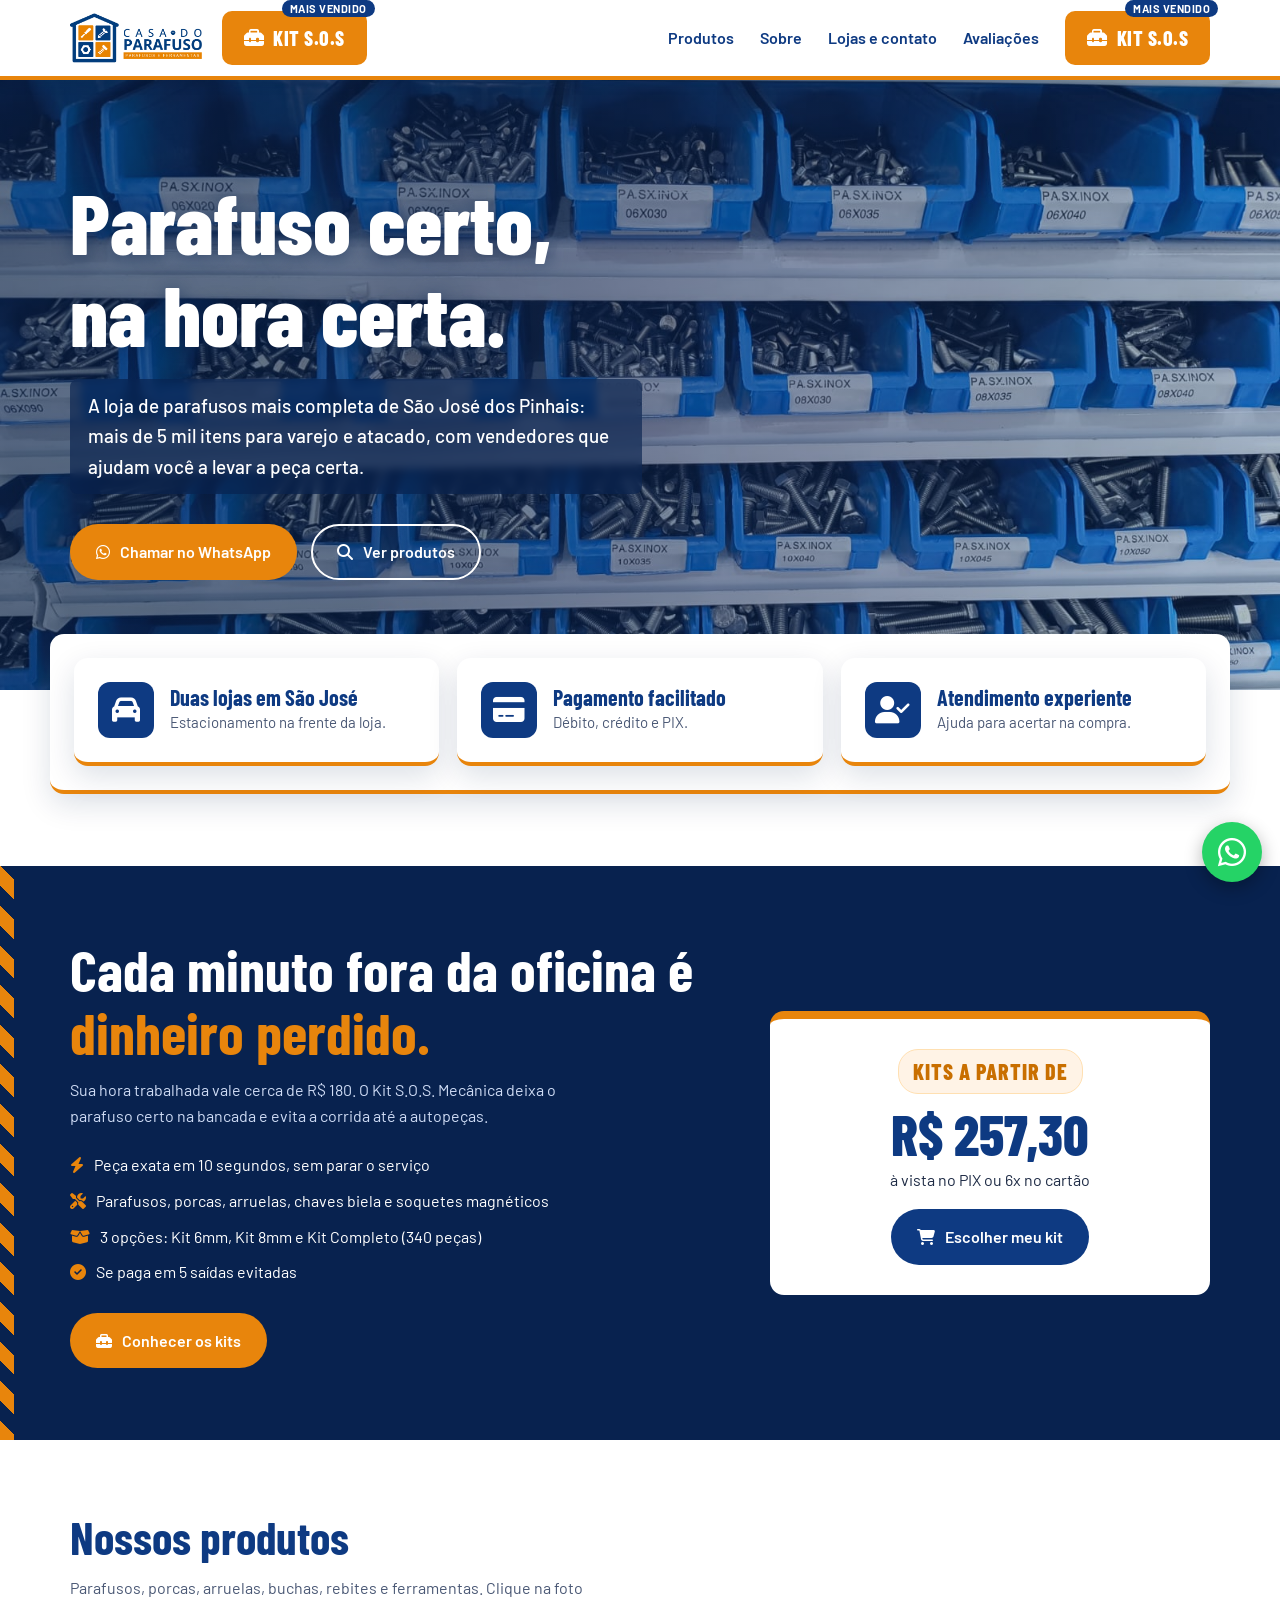
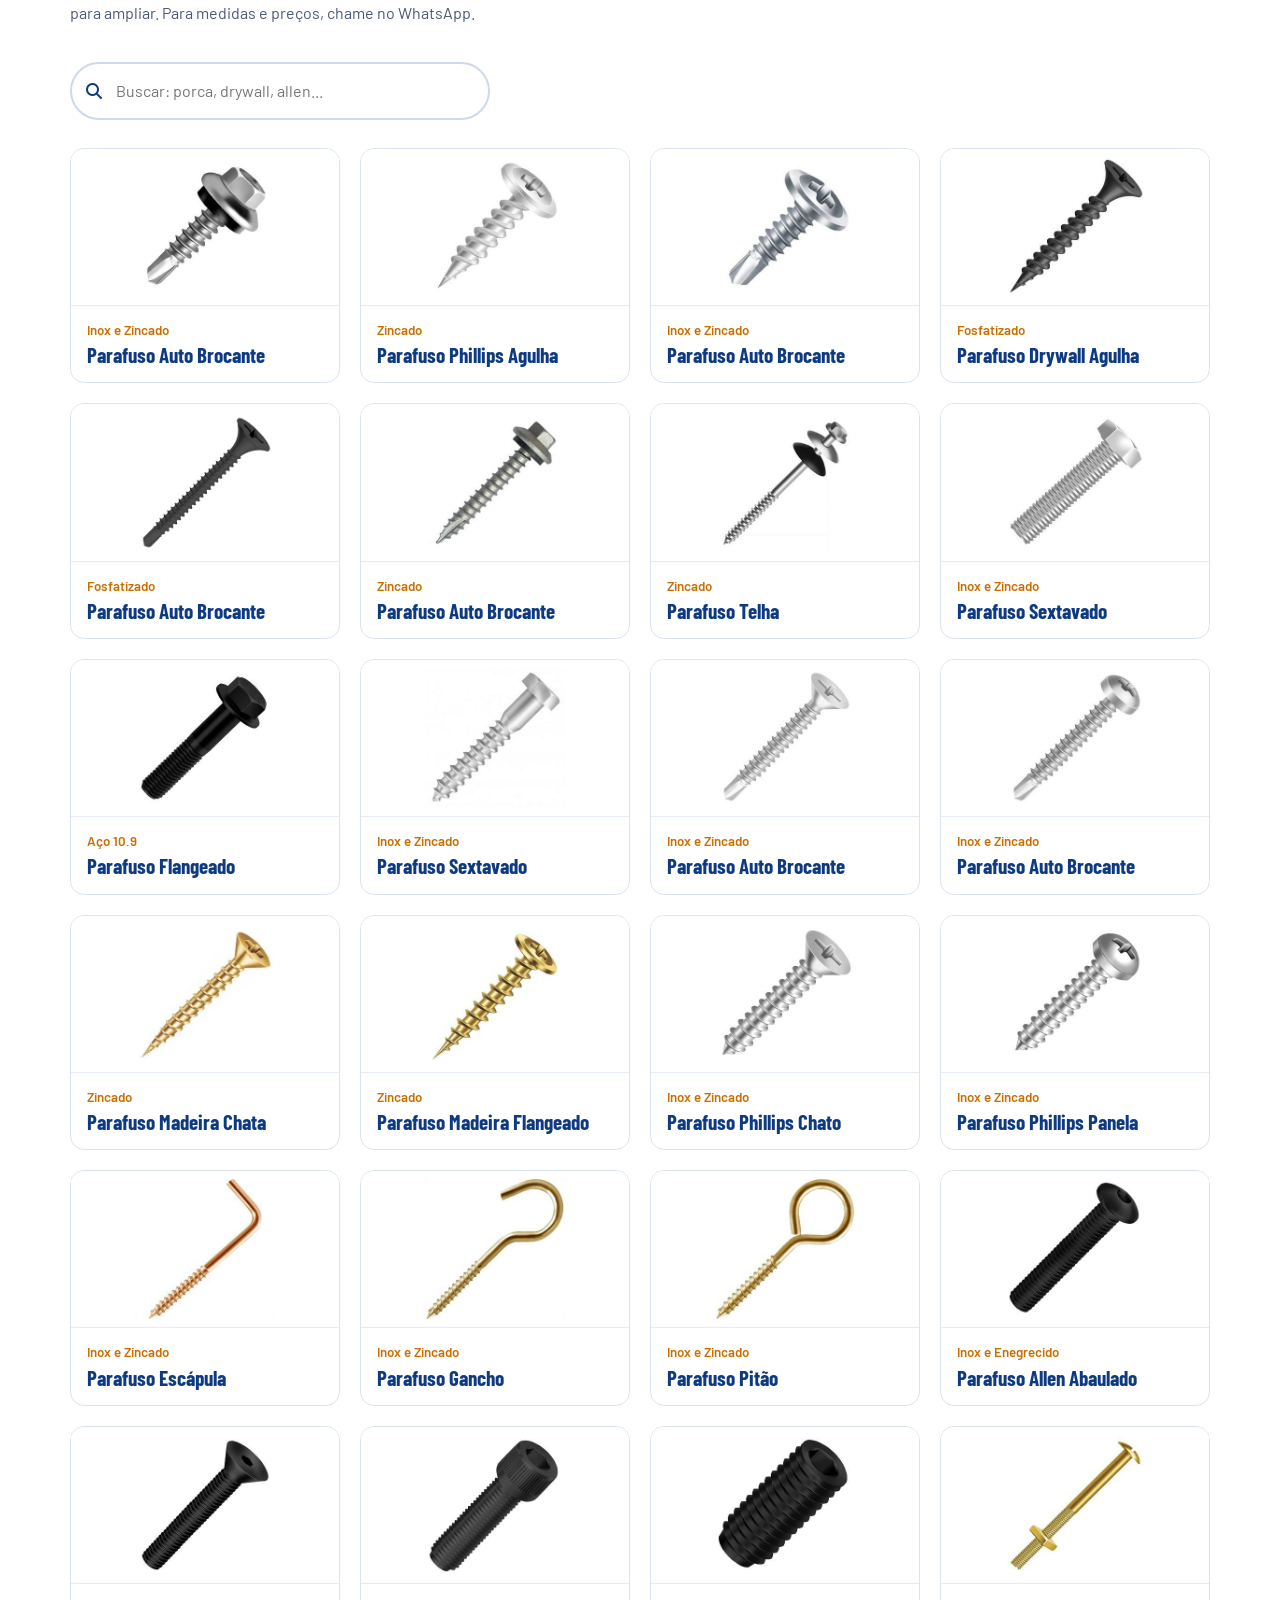
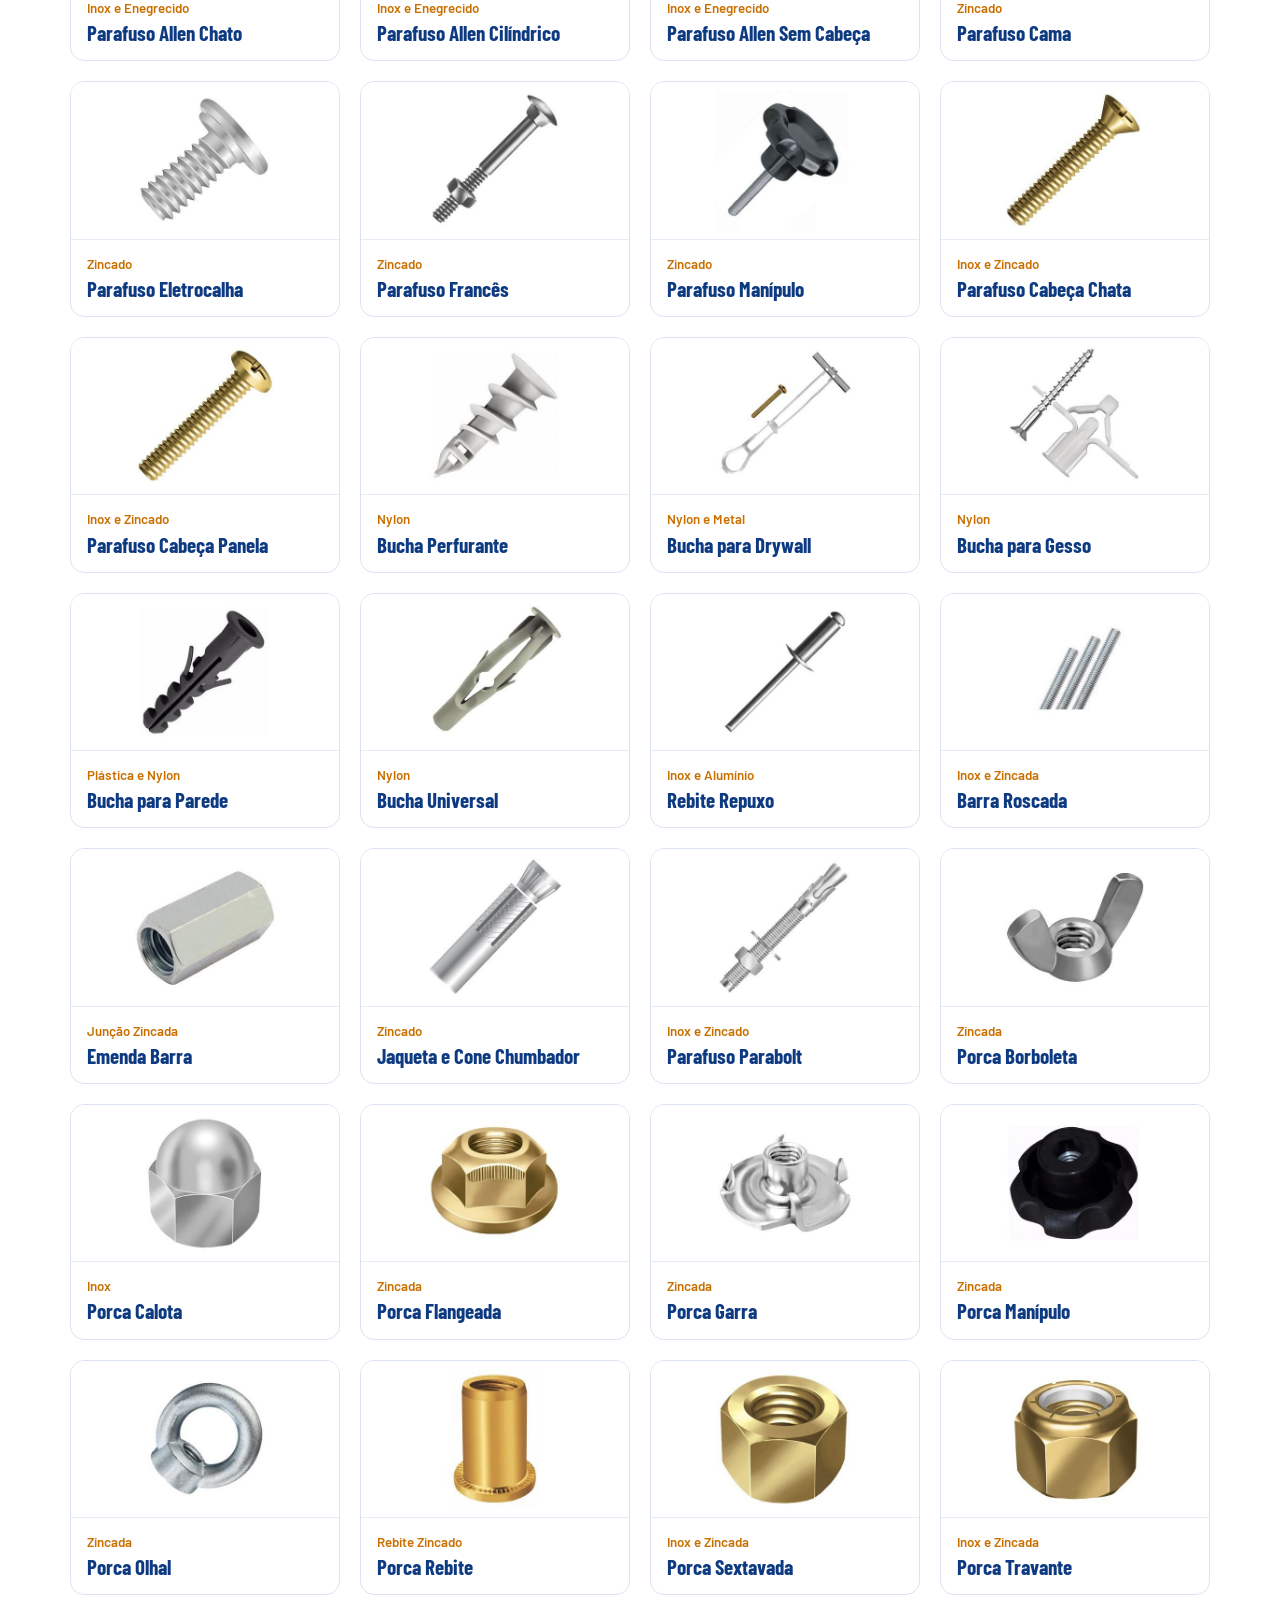
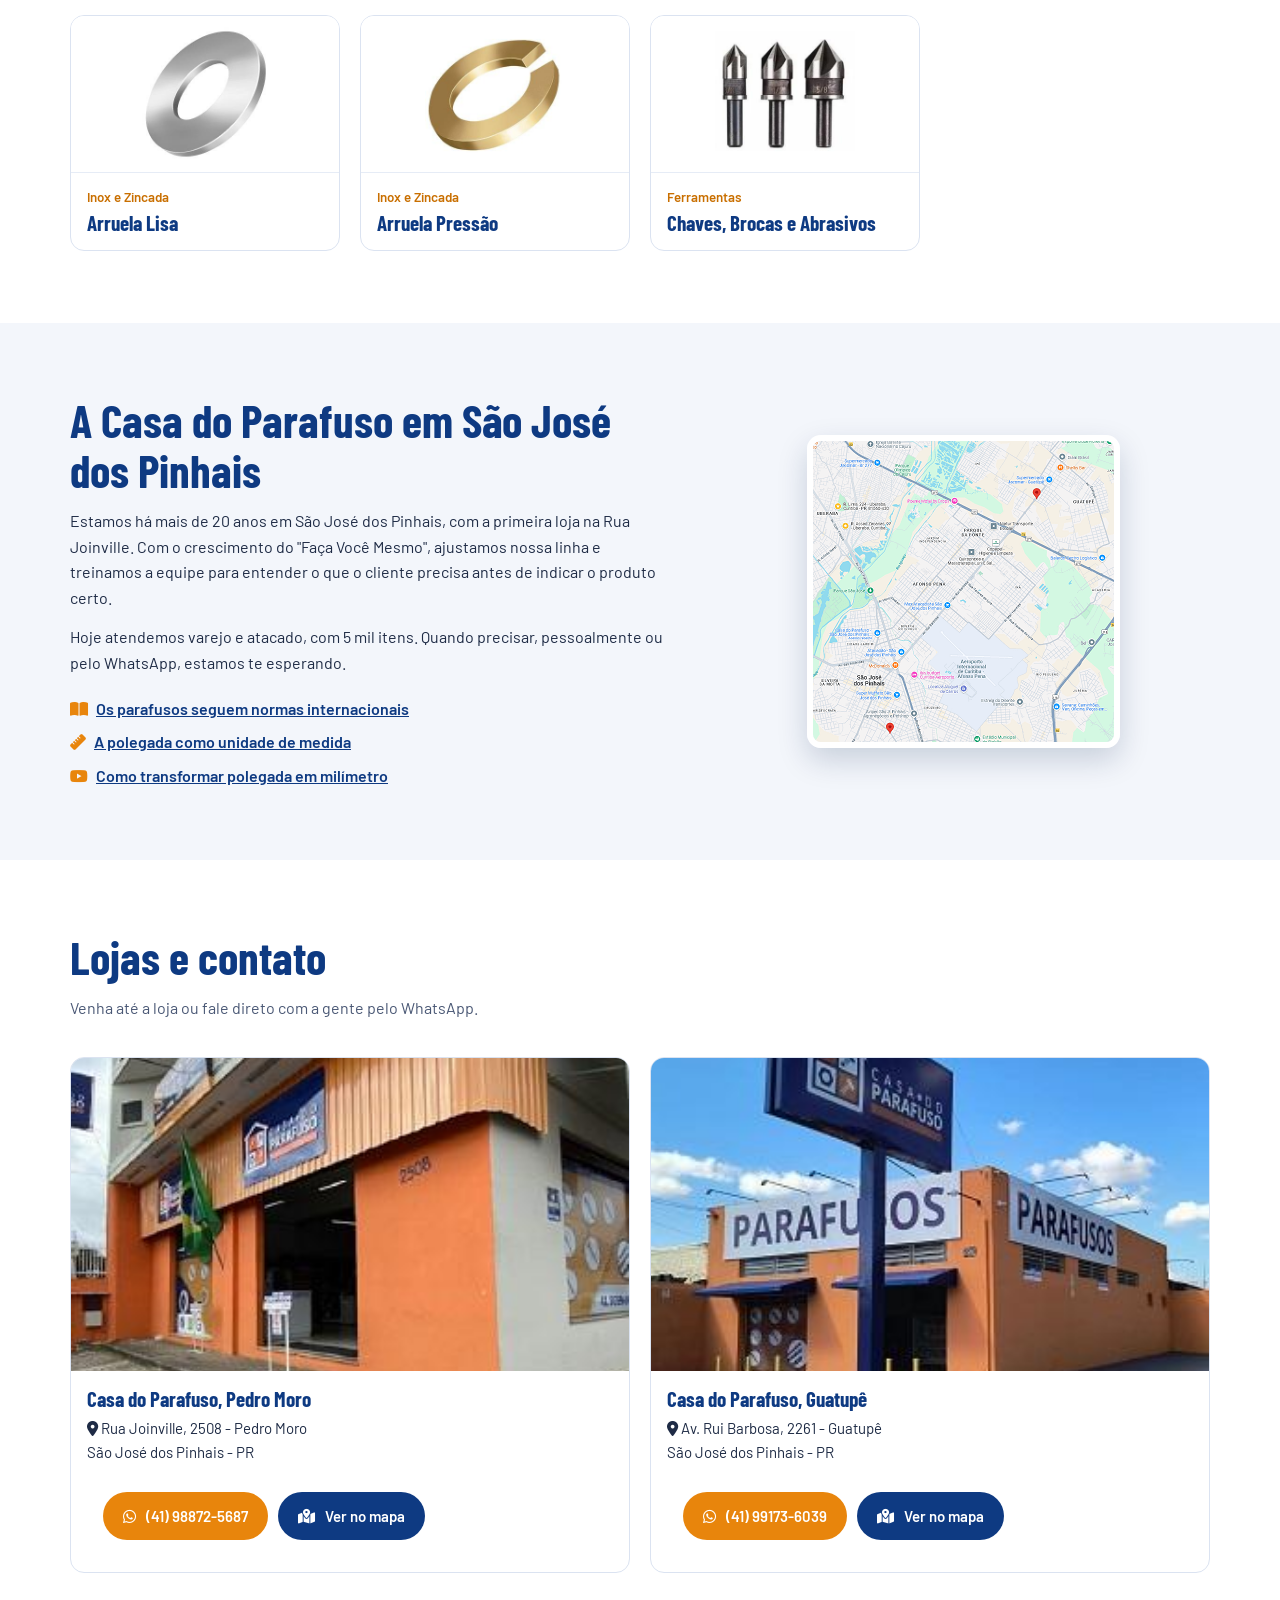
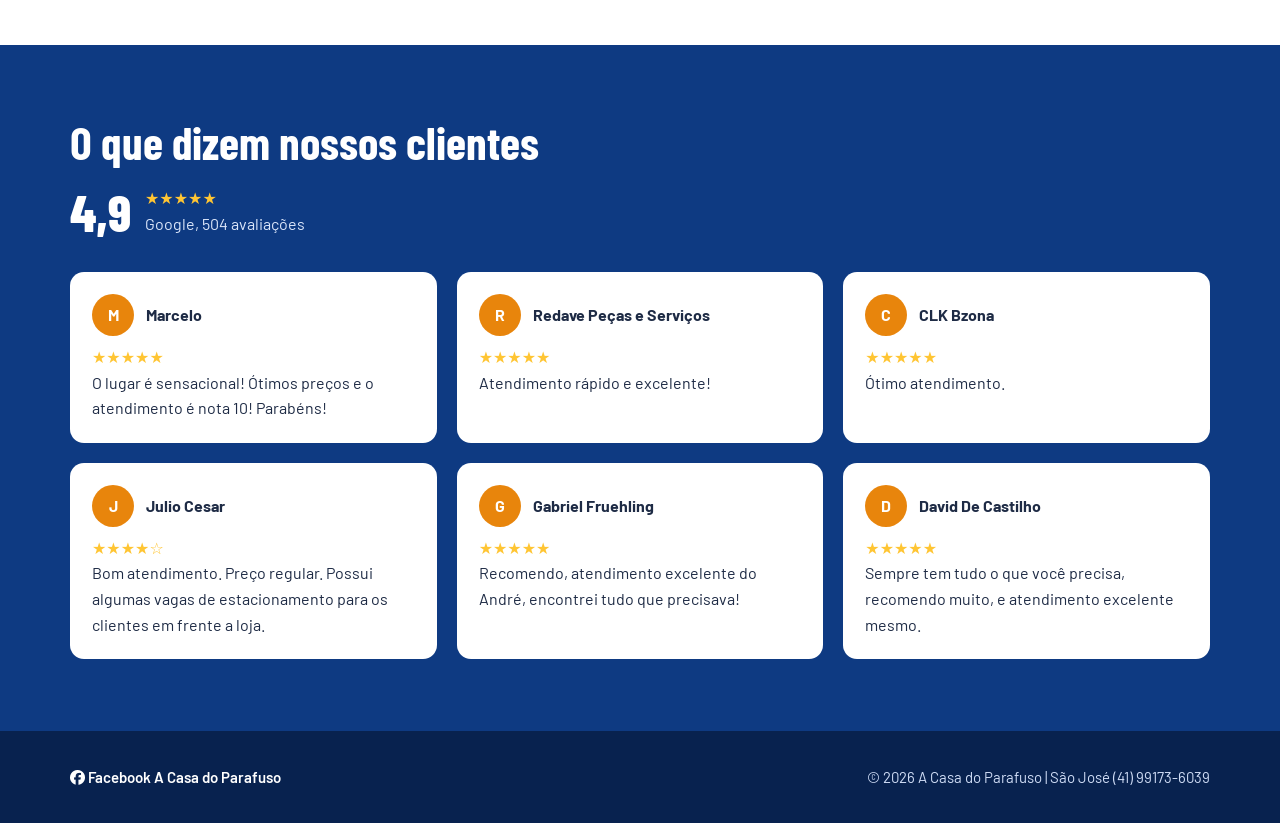
==== commit fafb681e: "Update index.html" ====
--- a/index.html
+++ b/index.html
@@ -1,479 +1,405 @@
+<file_definition type="document" filename="index.html">
 <!DOCTYPE html>
 <html lang="pt-BR">
 <head>
 <meta charset="UTF-8">
-<meta name="viewport" content="width=device-width, initial-scale=1, viewport-fit=cover">
-<title>Kit S.O.S. Mecânica | A Casa do Parafuso</title>
-<meta name="description" content="Kit S.O.S. Mecânica da Casa do Parafuso: parafuso certo na bancada em 10 segundos. Kits 6mm, 8mm e Completo.">
-<link rel="preconnect" href="https://fonts.googleapis.com"><link rel="preconnect" href="https://fonts.gstatic.com" crossorigin>
+<meta name="viewport" content="width=device-width, initial-scale=1">
+<title>A Casa do Parafuso | São José dos Pinhais</title>
+<meta name="description" content="A Casa do Parafuso de São José dos Pinhais. Varejo e atacado, mais de 5 mil itens. Chama no WhatsApp, estamos te esperando.">
+<link rel="icon" href="https://acasadoparafuso.com.br/wp-content/uploads/2022/06/favicon-teste-acasa-escuro-2-150x150.png" sizes="32x32">
+<link rel="stylesheet" href="https://cdnjs.cloudflare.com/ajax/libs/font-awesome/6.5.1/css/all.min.css">
+<link rel="preconnect" href="https://fonts.googleapis.com">
+<link rel="preconnect" href="https://fonts.gstatic.com" crossorigin>
 <link rel="stylesheet" href="https://fonts.googleapis.com/css2?family=Barlow+Condensed:wght@600;700;800&family=Barlow:wght@400;500;600&display=swap">
-<link rel="stylesheet" href="https://cdnjs.cloudflare.com/ajax/libs/font-awesome/6.5.1/css/all.min.css">
 <style>
-:root{--azul:#0E3A82;--azul-esc:#08224F;--laranja:#E8850C;--laranja-esc:#C96F00;--branco:#fff;--gelo:#F3F6FB;--texto:#1E2B45;--raio:14px;--verde:#1DA34E}
-@media (prefers-color-scheme: dark){:root:not([data-theme="light"]){--branco:#fff;--gelo:#F3F6FB;--texto:#1E2B45}}
-:root[data-theme="dark"]{--branco:#fff;--gelo:#F3F6FB;--texto:#1E2B45}
+:root{--azul:#0E3A82;--azul-esc:#08224F;--laranja:#E8850C;--laranja-esc:#C96F00;--branco:#fff;--gelo:#F3F6FB;--texto:#1E2B45;--raio:14px}
 *{box-sizing:border-box;margin:0}
-html{scroll-behavior:smooth;scroll-padding-top:calc(120px + env(safe-area-inset-top,0px))}
-body{font-family:Barlow,system-ui,sans-serif;color:var(--texto);background:var(--branco);line-height:1.6;padding-top:env(safe-area-inset-top,0px);padding-bottom:env(safe-area-inset-bottom,0px)}
+html{scroll-behavior:smooth;scroll-padding-top:84px}
+body{font-family:'Barlow',system-ui,sans-serif;color:var(--texto);background:var(--branco);line-height:1.6}
 h1,h2,h3,h4{font-family:'Barlow Condensed',sans-serif;line-height:1.1;color:var(--azul)}
-img{max-width:100%;display:block}
+img{max-width:100%;display:block}a{color:inherit}
 .wrap{max-width:1180px;margin:0 auto;padding:0 20px}
 section{padding:72px 0}
-h2{font-size:clamp(30px,4.6vw,44px);margin-bottom:12px}
-.sub{max-width:62ch;margin:0 auto 36px;color:#4a5875}
-.center{text-align:center}
+h2{font-size:clamp(32px,5vw,46px);margin-bottom:12px}
+.sub{max-width:60ch;margin-bottom:36px;color:#4a5875}
 :focus-visible{outline:3px solid var(--laranja);outline-offset:3px}
-.btn{display:inline-flex;align-items:center;justify-content:center;gap:10px;padding:14px 26px;border-radius:999px;font-weight:700;text-decoration:none;border:2px solid transparent;transition:.2s;font-size:16px;cursor:pointer}
+.btn{display:inline-flex;align-items:center;justify-content:center;gap:10px;padding:13px 24px;border-radius:999px;font-weight:600;text-decoration:none;border:2px solid transparent;transition:.2s}
 .btn-o{background:var(--laranja);color:#fff}.btn-o:hover{background:var(--laranja-esc)}
 .btn-a{background:var(--azul);color:#fff}.btn-a:hover{background:var(--azul-esc)}
-.btn-v{background:var(--verde);color:#fff}.btn-v:hover{background:#178a42}
-.btn-l{border-color:#fff;color:#fff;background:transparent}.btn-l:hover{background:#fff;color:var(--azul)}
-.btn-out{border-color:var(--azul);color:var(--azul);background:transparent;padding:11px 22px}.btn-out:hover{background:var(--azul);color:#fff}
-.btn-full{width:100%}
-
-/* Animação para o botão piscar/pulsar mais forte */
-.btn-pisca {
-  animation: pulsarBtn 1.2s infinite alternate ease-in-out;
-}
-
-@keyframes pulsarBtn {
-  0% {
-    transform: scale(1);
-    box-shadow: 0 0 0 0 rgba(232, 133, 12, 0.7);
-  }
-  100% {
-    transform: scale(1.08);
-    box-shadow: 0 0 18px 6px rgba(232, 133, 12, 0.85);
-  }
-}
-
-/* Destaque "Kits a partir de" */
-.a-partir-de-banner {
-  display: inline-block;
-  background: linear-gradient(135deg, #E8850C, #C96F00);
-  color: #fff;
-  font-family: 'Barlow Condensed', sans-serif;
-  font-size: clamp(20px, 3vw, 28px);
-  font-weight: 800;
-  padding: 10px 24px;
-  border-radius: 999px;
-  text-transform: uppercase;
-  margin-bottom: 24px;
-  box-shadow: 0 6px 16px rgba(232,133,12,0.3);
-  letter-spacing: 0.5px;
-}
-.a-partir-de-banner span {
-  color: #FFD700;
-  font-size: 1.15em;
-  text-decoration: underline;
-}
-
-/* Top bar */
-.topbar{background:var(--azul-esc);color:#fff;text-align:center;font-size:14px;font-weight:600;padding:99px 14px}
-.topbar i{color:var(--laranja);margin-right:6px}
+.btn-l{border-color:#fff;color:#fff}.btn-l:hover{background:#fff;color:var(--azul)}
 /* Cabeçalho */
 header{position:sticky;top:0;z-index:50;background:#fff;border-bottom:4px solid var(--laranja);box-shadow:0 2px 14px rgba(8,34,79,.12)}
 .bar{display:flex;align-items:center;gap:20px;height:76px}
-.bar .logo{display:flex;align-items:center;text-decoration:none}
-.bar .logo img{height:50px;width:auto}
-nav{margin-left:auto;display:flex;gap:24px;align-items:center}
-nav a{text-decoration:none;font-weight:600;color:var(--azul);font-size:15px}nav a:hover{color:var(--laranja)}
+.bar .logo img{height:52px}
+nav{margin-left:auto;display:flex;gap:26px;align-items:center}
+nav a{text-decoration:none;font-weight:600;color:var(--azul)}nav a:hover{color:var(--laranja)}
+.kit{position:relative;display:inline-flex;align-items:center;gap:9px;background:var(--laranja);color:#fff!important;padding:11px 22px;border-radius:10px;font-family:'Barlow Condensed',sans-serif;font-size:20px;font-weight:800;letter-spacing:.5px;text-decoration:none;animation:pulso-forte 1.2s infinite}
+.kit:hover{background:var(--laranja-esc)}
+.kit small{position:absolute;top:-11px;right:-8px;background:var(--azul);color:#fff;font:700 11px 'Barlow',sans-serif;padding:2px 8px;border-radius:99px}
+
+@keyframes pulso-forte{
+  0%{transform:scale(1);box-shadow:0 0 0 0 rgba(232,133,12,.8)}
+  50%{transform:scale(1.05);box-shadow:0 0 0 16px rgba(232,133,12,0)}
+  100%{transform:scale(1);box-shadow:0 0 0 0 rgba(232,133,12,0)}
+}
+
 .menu-btn{display:none;background:none;border:0;font-size:26px;color:var(--azul);cursor:pointer;margin-left:auto}
 /* Hero */
-.hero{background:linear-gradient(105deg,rgba(8,34,79,.96) 35%,rgba(14,58,130,.75)),url('data:image/svg+xml;utf8,<svg xmlns="http://www.w3.org/2000/svg" width="600" height="400"><rect width="600" height="400" fill="%230E3A82"/></svg>') center/cover;color:#fff;padding:80px 0 96px}
-.hero .wrap{display:grid;grid-template-columns:1.15fr .85fr;gap:40px;align-items:center}
-.badge-top{display:inline-flex;align-items:center;gap:8px;background:rgba(232,133,12,.18);border:1px solid var(--laranja);color:#ffcf94;padding:8px 16px;border-radius:999px;font-weight:700;font-size:14px;margin-bottom:18px}
-.hero h1{color:#fff;font-size:clamp(38px,6vw,60px);font-weight:800;max-width:16ch}
-.hero h1 span{color:var(--laranja)}
-.hero p{font-size:18px;max-width:52ch;margin:18px 0 28px;color:#dbe6fa}
+.hero{background:linear-gradient(105deg,rgba(8,34,79,.62) 35%,rgba(14,58,130,.32)),url(./assets/Fundo-CDP.jpeg) center/cover;color:#fff;padding:96px 0 110px}
+.hero h1{color:#fff;font-size:clamp(36px,8vw,84px);font-weight:800;max-width:14ch;text-shadow:0 2px 18px rgba(8,34,79,.55)}
+.hero p{
+  font-size: 19px;
+  max-width: 52ch;
+  margin: 18px 0 30px;
+  color: #ffffff;
+  font-weight: 500;
+  background: rgba(8, 34, 79, 0.65);
+  padding: 12px 18px;
+  border-radius: 8px;
+  backdrop-filter: blur(4px);
+}
 .hero .cta{display:flex;flex-wrap:wrap;gap:14px}
-.hero-img{background:#fff;border-radius:var(--raio);padding:18px;box-shadow:0 18px 40px rgba(0,0,0,.3)}
-.hero-img img{width:100%;aspect-ratio:1/1;object-fit:contain}
-/* Prejuízo */
-.prejuizo{background:var(--azul-esc);color:#fff}
-.prejuizo h2{color:#fff;text-align:center}
-.prejuizo .sub{color:#cfdcf5;text-align:center}
-.prejuizo .sub strong{color:#ffcf94}
-.pgrid{display:grid;grid-template-columns:1fr 1fr;gap:22px;margin-top:20px}
-.pcard{background:#fff;color:var(--texto);border-radius:var(--raio);padding:26px;border-top:6px solid}
-.pcard.ruim{border-color:#D64545}
-.pcard.bom{border-color:var(--verde)}
-.pcard h3{font-size:22px;margin-bottom:14px}
-.pcard.ruim h3{color:#D64545}.pcard.bom h3{color:var(--verde)}
-.pcard ul{list-style:none;display:grid;gap:10px;font-size:15px}
-.pcard i{width:22px;color:var(--laranja);margin-right:6px}
-.conclusao{margin-top:26px;background:rgba(232,133,12,.14);border:1px solid var(--laranja);border-radius:var(--raio);padding:20px 24px;color:#fff;font-size:15px}
-.conclusao i{color:var(--laranja);margin-right:8px}
-/* Conteúdo kits */
-.kitblock{background:#fff;border:1px solid #dbe3f1;border-radius:var(--raio);padding:26px;margin-bottom:24px;border-top:6px solid var(--azul)}
-.kitblock.destaque{border-color:var(--laranja)}
-.kitblock h3{font-size:24px;margin-bottom:16px;display:flex;align-items:center;gap:10px}
-.kitblock.destaque h3{color:var(--laranja)}
-.kgrid{display:grid;grid-template-columns:1.3fr .7fr;gap:28px;align-items:center}
-.klista{display:grid;gap:8px}
-.klinha{display:flex;justify-content:space-between;gap:14px;font-size:14.5px;padding:8px 0;border-bottom:1px dashed #e2e8f5}
-.klinha span:first-child{font-weight:700;color:var(--azul)}
-.klinha span:last-child{color:#4a5875;text-align:right}
-.kfoco{background:var(--gelo);border-radius:var(--raio);padding:18px;text-align:center}
-.kfoco img{max-height:170px;margin:0 auto 12px;object-fit:contain}
-.kfoco h4{font-size:17px;margin-bottom:6px}
-.kfoco p{font-size:14px;color:#4a5875}
-/* Produtos / compra */
-.pgrid3{display:grid;grid-template-columns:repeat(auto-fit,minmax(290px,1fr));gap:22px}
-.buycard{background:#fff;border:1px solid #dbe3f1;border-radius:var(--raio);padding:22px;display:flex;flex-direction:column;justify-content:space-between;position:relative}
-.buycard.dest{border:2px solid var(--laranja);box-shadow:0 12px 30px rgba(232,133,12,.18)}
-.tagdest{position:absolute;top:-13px;left:50%;transform:translateX(-50%);background:var(--laranja);color:#fff;padding:5px 16px;border-radius:999px;font-weight:800;font-size:12px;text-transform:uppercase;white-space:nowrap}
-.buycard img{width:100%;height:180px;object-fit:contain;background:var(--gelo);border-radius:10px;padding:10px}
-.buycard h4{font-size:21px;margin:14px 0 6px}
-.buycard .desc{color:#4a5875;font-size:14.5px;min-height:42px}
-.preco{background:var(--gelo);border-radius:10px;padding:16px;margin:14px 0;text-align:center;border-top:4px solid var(--azul)}
-.buycard.dest .preco{border-color:var(--laranja)}
-.preco .tag{font-size:12px;font-weight:700;color:var(--laranja-esc)}
-.preco b{display:block;font:800 32px 'Barlow Condensed',sans-serif;color:var(--azul);margin:4px 0}
-.buycard.dest .preco b{color:var(--laranja);font-size:38px}
-.preco .pix{color:var(--verde);font-weight:700;font-size:14px}
-.preco .parc{font-size:13.5px;color:#4a5875;margin-top:4px}
-/* Frete */
-.frete{background:var(--gelo);border-radius:var(--raio);padding:24px;margin-top:30px;max-width:600px;margin-left:auto;margin-right:auto;border:1px solid #dbe3f1}
-.frete label{font-weight:700;color:var(--azul);display:block;margin-bottom:10px}
-.frete-row{display:flex;gap:10px}
-.frete-row input{flex:1;padding:12px 14px;border-radius:8px;border:2px solid #cfd9ec;font:inherit}
-.frete-row input:focus{border-color:var(--laranja);outline:0}
-#shipping-result{margin-top:12px;font-size:14.5px;color:#4a5875;display:none}
-.seguranca{margin-top:22px;display:flex;justify-content:center;gap:26px;flex-wrap:wrap;font-size:14.5px;color:#4a5875}
-.seguranca i{margin-right:6px}
-/* Depoimentos */
-.aval{background:var(--azul);color:#fff}
-.aval h2{color:#fff;text-align:center}
-.aval .sub{text-align:center;color:#dbe6fa}
-.revgrid{display:grid;grid-template-columns:repeat(auto-fit,minmax(280px,1fr));gap:20px;margin-top:10px}
+/* Info */
+.info{margin-top:-56px;padding:0;position:relative;z-index:2}
+.info .wrap{display:grid;grid-template-columns:repeat(3,1fr);gap:18px}
+.info div{background:#fff;border-radius:var(--raio);padding:24px;display:flex;gap:16px;align-items:center;box-shadow:0 10px 30px rgba(8,34,79,.14);border-bottom:4px solid var(--laranja)}
+.info i{font-size:28px;color:#fff;background:var(--azul);width:56px;height:56px;border-radius:12px;display:grid;place-items:center;flex:none}
+.info h3{font-size:22px}.info p{font-size:15px;color:#4a5875}
+/* Kit SOS */
+.sos{background:var(--azul-esc);color:#fff;position:relative;overflow:hidden;margin-top:72px}
+.sos::before{content:"";position:absolute;inset:0 auto 0 0;width:14px;background:repeating-linear-gradient(45deg,var(--laranja) 0 14px,var(--azul-esc) 14px 28px)}
+.sos .wrap{display:grid;grid-template-columns:1.2fr .8fr;gap:40px;align-items:center}
+.sos h2{color:#fff;font-size:clamp(36px,6vw,58px)}.sos h2 span{color:var(--laranja)}
+.sos p{color:#cfdcf5;max-width:54ch;margin-bottom:24px}
+.sos ul{list-style:none;padding:0;margin:0 0 28px;display:grid;gap:10px}
+.sos li i{color:var(--laranja);margin-right:10px}
+.preco{background:#fff;color:var(--texto);border-radius:var(--raio);padding:30px;text-align:center;border-top:8px solid var(--laranja)}
+
+.preco em{
+  display:inline-block;
+  font-style:normal;
+  color:var(--laranja-esc);
+  font-weight:800;
+  font-family:'Barlow Condensed',sans-serif;
+  font-size:22px;
+  text-transform:uppercase;
+  letter-spacing:1px;
+  background:#fff3e6;
+  padding:4px 14px;
+  border-radius:20px;
+  border:1px solid #ffe0b2;
+  margin-bottom:6px;
+}
+
+.preco b{display:block;font:800 56px 'Barlow Condensed',sans-serif;color:var(--azul)}
+.preco .btn{margin-top:16px}
+/* Produtos */
+.busca{position:relative;max-width:420px;margin-bottom:28px;display:block}
+.busca i{position:absolute;left:16px;top:50%;transform:translateY(-50%);color:var(--azul)}
+.busca input{width:100%;padding:14px 16px 14px 44px;border:2px solid #cfd9ec;border-radius:999px;font:inherit}
+.busca input:focus{border-color:var(--laranja);outline:0}
+.grid{display:grid;grid-template-columns:repeat(auto-fill,minmax(230px,1fr));gap:20px}
+.card{background:#fff;border:1px solid #dbe3f1;border-radius:var(--raio);overflow:hidden;transition:.2s}
+.card:hover{border-color:var(--laranja);box-shadow:0 8px 22px rgba(8,34,79,.14)}
+.card img{width:100%;aspect-ratio:375/220;object-fit:contain;padding:8px;background:#fff;border-bottom:1px solid #e6ecf6;cursor:zoom-in}
+.card div{padding:14px 16px 16px}.card small{color:var(--laranja-esc);font-weight:600}.card h4{font-size:21px;margin-top:2px}
+.vazio{display:none;padding:30px;color:#4a5875}
+.card.loja img{object-fit:cover;padding:0;cursor:default;border:0}
+/* Visualizador de imagem */
+.lb{position:fixed;inset:0;z-index:100;background:rgba(8,34,79,.78);display:none;place-items:center;padding:20px}
+.lb.on{display:grid}
+.lb-box{background:#fff;border-radius:var(--raio);width:min(760px,100%);padding:16px;border-top:6px solid var(--laranja)}
+.lb-top{display:flex;align-items:center;gap:8px;margin-bottom:12px}
+.lb-top h3{flex:1;font-size:22px;line-height:1.2}
+.lb button{width:42px;height:42px;border:0;border-radius:10px;background:var(--azul);color:#fff;font-size:16px;cursor:pointer;flex-shrink:0}
+.lb button:hover{background:var(--azul-esc)}.lb .fechar{background:var(--laranja)}.lb .fechar:hover{background:var(--laranja-esc)}
+.lb-view{height:min(60vh,480px);overflow:hidden;background:#fff;border:1px solid #dbe3f1;border-radius:10px;display:grid;place-items:center;touch-action:none}
+.lb-view img{max-width:100%;max-height:100%;object-fit:contain;transition:transform .15s;user-select:none;-webkit-user-drag:none}
+.lb-dica{font-size:13px;color:#4a5875;margin-top:10px;text-align:center}
+/* Sobre */
+.sobre{background:var(--gelo)}
+.sobre .wrap{display:grid;grid-template-columns:1.1fr .9fr;gap:44px;align-items:center}
+.sobre p{margin-bottom:14px}
+.sobre .links{display:grid;gap:8px;margin-top:20px}
+.sobre .links a{color:var(--azul);font-weight:600}.sobre .links i{color:var(--laranja);margin-right:8px}
+.sobre img{border-radius:var(--raio);border:6px solid #fff;box-shadow:0 12px 30px rgba(8,34,79,.18);margin:auto;max-height:520px;object-fit:contain}
+/* Lojas */
+.lojas .grid{grid-template-columns:repeat(auto-fit,minmax(300px,1fr))}
+.loja img{aspect-ratio:16/9}.loja p{margin:6px 0 14px;font-size:15px}
+.loja .btns{display:flex;flex-wrap:wrap;gap:10px}.loja .btn{padding:10px 18px;font-size:15px}
+/* Avaliações */
+.aval{background:var(--azul);color:#fff}.aval h2{color:#fff}
+.nota{display:flex;align-items:center;gap:14px;margin-bottom:30px;color:#dbe6fa}
+.nota b{font:800 52px 'Barlow Condensed',sans-serif;color:#fff}.stars{color:#FFC533}
+.aval .grid{grid-template-columns:repeat(auto-fit,minmax(280px,1fr))}
 .rev{background:#fff;color:var(--texto);border-radius:var(--raio);padding:22px}
-.rev .head{display:flex;align-items:center;gap:12px;margin-bottom:8px}
-.rev .av{width:42px;height:42px;border-radius:50%;background:var(--laranja);color:#fff;display:grid;place-items:center;font-weight:700;flex:none}
-.stars{color:#FFC533}
-/* Garantia */
-.garantia{background:var(--gelo)}
-.gbox{display:flex;gap:26px;align-items:center;background:#fff;border-radius:var(--raio);padding:30px;border-bottom:4px solid var(--laranja)}
-.gbox i{font-size:44px;color:var(--laranja);flex:none}
-/* FAQ */
-.faqgrid{display:grid;grid-template-columns:repeat(auto-fit,minmax(320px,1fr));gap:20px}
-.faqitem{background:#fff;border:1px solid #dbe3f1;border-radius:var(--raio);padding:20px}
-.faqitem h4{font-size:17px;color:var(--azul);margin-bottom:8px;display:flex;gap:8px;align-items:flex-start}
-.faqitem h4 i{color:var(--laranja);margin-top:3px}
-.faqitem p{font-size:14.5px;color:#4a5875}
-/* Contato */
-.contato .wrap{display:grid;grid-template-columns:1.2fr .8fr;gap:30px}
-.cinfo{background:#fff;border:1px solid #dbe3f1;border-radius:var(--raio);padding:28px;border-top:6px solid var(--azul)}
-.cinfo p{margin:6px 0;font-size:15px}
-.cinfo i{color:var(--laranja);margin-right:8px;width:18px}
-.clogo{background:var(--azul);border-radius:var(--raio);display:grid;place-items:center;color:#fff;padding:28px;text-align:center}
-.clogo img{height:78px;width:auto;margin:0 auto 14px;filter:brightness(0) invert(1)}
+.rev header{all:unset;display:flex;align-items:center;gap:12px;margin-bottom:8px}
+.rev .av{width:42px;height:42px;border-radius:50%;background:var(--laranja);color:#fff;display:grid;place-items:center;font-weight:700}
 /* Rodapé */
-footer{background:var(--azul-esc);color:#cfdcf5;padding:30px 0;font-size:15px;text-align:center}
-footer img{height:44px;width:auto;margin:0 auto 10px}
-.zap{position:fixed;right:18px;bottom:calc(18px + env(safe-area-inset-bottom,0px));z-index:60;width:60px;height:60px;border-radius:50%;background:#25D366;color:#fff;display:grid;place-items:center;font-size:32px;box-shadow:0 6px 18px rgba(0,0,0,.3);text-decoration:none}
+footer{background:var(--azul-esc);color:#cfdcf5;padding:34px 0;font-size:15px}
+footer .wrap{display:flex;flex-wrap:wrap;justify-content:space-between;gap:14px}
+footer a{color:#fff;text-decoration:none;font-weight:600}
+.zap{position:fixed;right:18px;bottom:18px;z-index:60;width:60px;height:60px;border-radius:50%;background:#25D366;color:#fff;display:grid;place-items:center;font-size:32px;box-shadow:0 6px 18px rgba(0,0,0,.3);text-decoration:none}
+
+/* REGRAS RESPONSIVAS PARA CELULAR */
 @media(max-width:900px){
- .menu-btn{display:block}
- nav{display:none;position:absolute;top:76px;left:0;right:0;background:#fff;flex-direction:column;align-items:flex-start;padding:20px;gap:16px;border-bottom:4px solid var(--laranja)}
- nav.aberto{display:flex}
- .hero .wrap,.pgrid,.kgrid,.contato .wrap{grid-template-columns:1fr}
- .hero-img{order:-1}
- section{padding:52px 0}.hero{padding:56px 0 70px}
- .frete-row{flex-direction:column}
+  .menu-btn{display:block}
+  .bar{gap:10px}
+  
+  /* Ajusta o tamanho do botão no topo para caber junto com a logo e o menu */
+  .bar .kit{
+    margin-left:auto;
+    padding:6px 10px;
+    font-size:14px;
+    gap:5px;
+  }
+  .bar .kit small{
+    font-size:9px;
+    padding:1px 5px;
+    top:-8px;
+    right:-4px;
+  }
+  
+  .menu-btn{margin-left:0}
+  nav{display:none;position:absolute;top:80px;left:0;right:0;background:#fff;flex-direction:column;align-items:flex-start;padding:20px;gap:16px;border-bottom:4px solid var(--laranja)}
+  nav.aberto{display:flex}
+  .info .wrap,.sos .wrap,.sobre .wrap{grid-template-columns:1fr}
+  section{padding:52px 0}.hero{padding:64px 0 90px}
 }
-@media(prefers-reduced-motion:reduce){html{scroll-behavior:auto}}
+
+@media(max-width:600px){
+  /* MANTÉM O BOTÃO VISÍVEL NO CELULAR EM PÉ */
+  .bar .kit{
+    display:inline-flex; 
+    font-size:12px;
+    padding:5px 8px;
+  }
+  .bar .kit i{ font-size:13px; }
+  .bar .kit small{ display:none; } /* Oculta só a tagzinha 'MAIS VENDIDO' em telas pequenas pra não quebrar a barra */
+  
+  .hero{padding:48px 0 72px}
+  .hero p{font-size:16px;padding:10px 14px}
+  .hero .cta{flex-direction:column}
+  .hero .btn{width:100%}
+  .grid{grid-template-columns:1fr}
+  .loja .btns{flex-direction:column}
+  .loja .btn{width:100%}
+  .lb{padding:10px}
+  .lb-top h3{font-size:18px}
+  .lb button{width:36px;height:36px;font-size:14px}
+  .zap{width:52px;height:52px;font-size:28px;right:14px;bottom:14px}
+}
+
+@media(prefers-reduced-motion:reduce){.kit{animation:none}html{scroll-behavior:auto}}
 </style>
 </head>
 <body>
-
-<div class="topbar"><i class="fa-solid fa-rocket"></i>PROMOÇÃO DE LANÇAMENTO: FRETE GRÁTIS ATÉ 30 KM DA LOJA PEDRO MORO</div>
+<noscript><iframe src="https://www.googletagmanager.com/ns.html?id=GTM-WMT2FND" height="0" width="0" style="display:none;visibility:hidden"></iframe></noscript>
 
 <header>
  <div class="wrap bar">
-  <a class="logo" href="#topo"><img src="CDP-LOGO2.png" alt="A Casa do Parafuso"></a>
+  <a class="logo" href="#topo"><img src="./assets/cropped-af_Cada_do_parafuso_logotipo_vetor_imagem_pedro_Prancheta-1-copia-9.png" alt="A Casa do Parafuso de São José dos Pinhais"></a>
+  <a class="kit" href="./KIT-S.O.S/" id="kit-mobile"><i class="fa-solid fa-toolbox"></i>KIT S.O.S<small>MAIS VENDIDO</small></a>
   <button class="menu-btn" aria-label="Abrir menu" aria-expanded="false"><i class="fa-solid fa-bars"></i></button>
   <nav id="menu">
-   <a href="#inicio">Início</a><a href="#calculo">Prejuízo Zero</a><a href="#conteudo">O que vem no kit</a>
-   <a href="#depoimentos">Quem usa</a><a href="#faq">Dúvidas</a><a href="#contato">Endereço</a>
-   <a class="btn btn-o btn-pisca" href="#produto"><i class="fa-solid fa-toolbox"></i>Escolher meu kit</a>
+   <a href="#produtos">Produtos</a><a href="#sobre">Sobre</a><a href="#lojas">Lojas e contato</a><a href="#avaliacoes">Avaliações</a>
+   <a class="kit" href="./KIT-S.O.S/"><i class="fa-solid fa-toolbox"></i>KIT S.O.S<small>MAIS VENDIDO</small></a>
   </nav>
  </div>
 </header>
 
 <main id="topo">
-<section id="inicio" class="hero"><div class="wrap">
+<div class="hero">
+ <div class="wrap">
+  <h1>Parafuso certo, na hora certa.</h1>
+  <p>A loja de parafusos mais completa de São José dos Pinhais: mais de 5 mil itens para varejo e atacado, com vendedores que ajudam você a levar a peça certa.</p>
+  <div class="cta">
+   <a class="btn btn-o" href="https://wa.me/5541988725687" target="_blank" rel="noopener"><i class="fa-brands fa-whatsapp"></i>Chamar no WhatsApp</a>
+   <a class="btn btn-l" href="#produtos"><i class="fa-solid fa-magnifying-glass"></i>Ver produtos</a>
+  </div>
+ </div>
+</div>
+
+<section class="info"><div class="wrap">
+ <div><i class="fa-solid fa-car"></i><span><h3>Duas lojas em São José</h3><p>Estacionamento na frente da loja.</p></span></div>
+ <div><i class="fa-solid fa-credit-card"></i><span><h3>Pagamento facilitado</h3><p>Débito, crédito e PIX.</p></span></div>
+ <div><i class="fa-solid fa-user-check"></i><span><h3>Atendimento experiente</h3><p>Ajuda para acertar na compra.</p></span></div>
+</div></section>
+
+<section class="sos" id="kit"><div class="wrap">
  <div>
-  <span class="badge-top"><i class="fa-solid fa-fire"></i>O socorro definitivo da sua oficina</span>
-  <h1>Pare de perder horas de trabalho por falta de <span>parafusos</span></h1>
-  <p>Não pare mais o elevador hidráulico ou o serviço do cliente para ir buscar peças básicas na rua. Mantenha a produtividade máxima, entregue mais rápido e aumente o faturamento diário da sua mecânica.</p>
-  <div class="cta">
-   <a class="btn btn-o btn-pisca" href="#produto"><i class="fa-solid fa-cart-shopping"></i>Escolher meu kit</a>
-   <a class="btn btn-l" href="#calculo"><i class="fa-solid fa-calculator"></i>Ver cálculo de lucro</a>
+  <h2>Cada minuto fora da oficina é <span>dinheiro perdido.</span></h2>
+  <p>Sua hora trabalhada vale cerca de R$ 180. O Kit S.O.S. Mecânica deixa o parafuso certo na bancada e evita a corrida até a autopeças.</p>
+  <ul>
+   <li><i class="fa-solid fa-bolt"></i>Peça exata em 10 segundos, sem parar o serviço</li>
+   <li><i class="fa-solid fa-screwdriver-wrench"></i>Parafusos, porcas, arruelas, chaves biela e soquetes magnéticos</li>
+   <li><i class="fa-solid fa-box-open"></i>3 opções: Kit 6mm, Kit 8mm e Kit Completo (340 peças)</li>
+   <li><i class="fa-solid fa-circle-check"></i>Se paga em 5 saídas evitadas</li>
+  </ul>
+  <a class="btn btn-o" href="./KIT-S.O.S/"><i class="fa-solid fa-toolbox"></i>Conhecer os kits</a>
+ </div>
+ <div class="preco">
+  <em>Kits a partir de</em>
+  <b>R$ 257,30</b>
+  <span>à vista no PIX ou 6x no cartão</span><br>
+  <a class="btn btn-a" href="./KIT-S.O.S/#opcoes"><i class="fa-solid fa-cart-shopping"></i>Escolher meu kit</a>
+ </div>
+</div></section>
+
+<section id="produtos"><div class="wrap">
+ <h2>Nossos produtos</h2>
+ <p class="sub">Parafusos, porcas, arruelas, buchas, rebites e ferramentas. Clique na foto para ampliar. Para medidas e preços, chame no WhatsApp.</p>
+ <label class="busca"><i class="fa-solid fa-magnifying-glass"></i><input id="q" type="search" placeholder="Buscar: porca, drywall, allen..." aria-label="Buscar produtos"></label>
+ <div class="grid" id="lista"></div>
+ <p class="vazio" id="vazio">Não achou? Chame no WhatsApp: temos mais de 5 mil itens.</p>
+</div></section>
+
+<section class="sobre" id="sobre"><div class="wrap">
+ <div>
+  <h2>A Casa do Parafuso em São José dos Pinhais</h2>
+  <p>Estamos há mais de 20 anos em São José dos Pinhais, com a primeira loja na Rua Joinville. Com o crescimento do "Faça Você Mesmo", ajustamos nossa linha e treinamos a equipe para entender o que o cliente precisa antes de indicar o produto certo.</p>
+  <p>Hoje atendemos varejo e atacado, com 5 mil itens. Quando precisar, pessoalmente ou pelo WhatsApp, estamos te esperando.</p>
+  <div class="links">
+   <a href="https://pt.wikipedia.org/wiki/Norma_t%C3%A9cnica" target="_blank" rel="noopener"><i class="fa-solid fa-book-open"></i>Os parafusos seguem normas internacionais</a>
+   <a href="https://pt.wikipedia.org/wiki/Polegada" target="_blank" rel="noopener"><i class="fa-solid fa-ruler"></i>A polegada como unidade de medida</a>
+   <a href="https://www.youtube.com/watch?v=WMrFfSSVhMg" target="_blank" rel="noopener"><i class="fa-brands fa-youtube"></i>Como transformar polegada em milímetro</a>
   </div>
  </div>
- <div class="hero-img"><img src="KIT-COMPLETO.png" alt="Kit S.O.S. Mecânica Completo"></div>
-</div></section>
-
-<section id="calculo" class="prejuizo"><div class="wrap">
- <h2>Cada minuto fora da oficina é dinheiro jogado fora</h2>
- <p class="sub">Segundo dados do SEBRAE, uma oficina mecânica média fatura cerca de <strong>R$ 40.000,00 por mês</strong> com base em 220 horas úteis. Isso bota o valor da sua hora trabalhada em <strong>R$ 180,00</strong>!</p>
- <div class="pgrid">
-  <div class="pcard ruim">
-   <h3><i class="fa-solid fa-triangle-exclamation"></i> Rotina sem o kit</h3>
-   <ul>
-    <li><i class="fa-solid fa-triangle-exclamation"></i>Falta 1 parafuso ou porca travante no meio da montagem</li>
-    <li><i class="fa-solid fa-person-walking-arrow-right"></i>Mecânico para o serviço e se desloca até a autopeças</li>
-    <li><i class="fa-solid fa-circle-xmark"></i><strong>Resultado:</strong> 1 hora perdida = R$ 180,00 de prejuízo</li>
-    <li><i class="fa-solid fa-car-burst"></i>Carro ocupando pátio e cliente esperando além do prazo</li>
-   </ul>
+ <img src="./assets/map-lojassjp.png" alt="Mapa com a localização das lojas em São José dos Pinhais" loading="lazy">
+</div></section>
+
+<section class="lojas" id="lojas"><div class="wrap">
+ <h2>Lojas e contato</h2>
+ <p class="sub">Venha até a loja ou fale direto com a gente pelo WhatsApp.</p>
+ <div class="grid">
+  <article class="card loja"><img src="./assets/capa-moro-jpg300300.jpg" alt="Loja Pedro Moro" loading="lazy"><div>
+   <h4>Casa do Parafuso, Pedro Moro</h4><p><i class="fa-solid fa-location-dot"></i> Rua Joinville, 2508 - Pedro Moro<br>São José dos Pinhais - PR</p>
+   <div class="btns"><a class="btn btn-o" href="https://wa.me/5541988725687" target="_blank" rel="noopener"><i class="fa-brands fa-whatsapp"></i>(41) 98872-5687</a><a class="btn btn-a" href="https://maps.app.goo.gl/LNk3SUzbcvtnCuim6" target="_blank" rel="noopener"><i class="fa-solid fa-map-location-dot"></i>Ver no mapa</a></div></div></article>
+  <article class="card loja"><img src="./assets/WhatsApp-Image-2024-12-23-at-09.40.01.jpeg" alt="Loja Guatupê" loading="lazy"><div>
+   <h4>Casa do Parafuso, Guatupê</h4><p><i class="fa-solid fa-location-dot"></i> Av. Rui Barbosa, 2261 - Guatupê<br>São José dos Pinhais - PR</p>
+   <div class="btns"><a class="btn btn-o" href="https://wa.me/5541991736039" target="_blank" rel="noopener"><i class="fa-brands fa-whatsapp"></i>(41) 99173-6039</a><a class="btn btn-a" href="https://maps.app.goo.gl/HThD7C4gKer5p9Kq5" target="_blank" rel="noopener"><i class="fa-solid fa-map-location-dot"></i>Ver no mapa</a></div></div></article>
+ </div>
+</div></section>
+
+<section class="aval" id="avaliacoes"><div class="wrap">
+ <h2>O que dizem nossos clientes</h2>
+ <div class="nota"><b>4,9</b><span><span class="stars">★★★★★</span><br>Google, 504 avaliações</span></div>
+ <div class="grid" id="revs"></div>
+</div></section>
+</main>
+
+<footer><div class="wrap">
+ <a href="https://www.facebook.com/CasadoparafusoSaoJoseDosPinhais" target="_blank" rel="noopener"><i class="fa-brands fa-facebook"></i> Facebook A Casa do Parafuso</a>
+ <span>© 2026 A Casa do Parafuso | São José (41) 99173-6039</span>
+</div></footer>
+
+<div class="lb" id="lb" role="dialog" aria-modal="true" aria-label="Imagem ampliada">
+ <div class="lb-box">
+  <div class="lb-top"><h3></h3>
+   <button id="zo" aria-label="Diminuir zoom"><i class="fa-solid fa-magnifying-glass-minus"></i></button>
+   <button id="zi" aria-label="Aumentar zoom"><i class="fa-solid fa-magnifying-glass-plus"></i></button>
+   <button id="zr" aria-label="Tamanho original"><i class="fa-solid fa-rotate-left"></i></button>
+   <button class="fechar" aria-label="Fechar"><i class="fa-solid fa-xmark"></i></button>
   </div>
-  <div class="pcard bom">
-   <h3><i class="fa-solid fa-circle-check"></i> Rotina com o Kit S.O.S.</h3>
-   <ul>
-    <li><i class="fa-solid fa-wrench"></i>Falta o parafuso na hora do aperto final da peça</li>
-    <li><i class="fa-solid fa-box-open"></i>Você abre a maleta organizadora e pega a peça exata em 10s</li>
-    <li><i class="fa-solid fa-circle-check"></i><strong>Resultado:</strong> serviço sem interrupções = R$ 180 poupados</li>
-    <li><i class="fa-solid fa-gauge-high"></i>Giro rápido de veículos e cliente impressionado com a velocidade</li>
-   </ul>
-  </div>
- </div>
- <p class="conclusao"><i class="fa-solid fa-calculator"></i><strong>Matemática clara:</strong> se o kit evitar que você saia da oficina apenas 5 vezes, ele já se pagou por completo. Daí em diante é lucro puro na bancada.</p>
-</div></section>
-
-<section id="conteudo"><div class="wrap">
- <h2 class="center">Conheça os 3 kits S.O.S. disponíveis</h2>
- <p class="sub center">Veja o que vem dentro de cada maleta antes de escolher o ideal para o seu trabalho.</p>
-
- <div class="kitblock destaque">
-  <h3><i class="fa-solid fa-boxes-packing"></i>1. Kit S.O.S. Mecânica COMPLETO — 340 peças (6mm e 8mm)</h3>
-  <div class="kgrid">
-   <div class="klista">
-    <div class="klinha"><span>Parafusos flangeados M6 e M8</span><span>88 un. (M6: 16–35mm | M8: 20–50mm)</span></div>
-    <div class="klinha"><span>Porcas M6 e M8 variadas</span><span>80 un. (flangeadas CH 10/13 e nylon auto-travantes)</span></div>
-    <div class="klinha"><span>Arruelas técnicas M6 e M8</span><span>103 un. (lisas industriais, pressão, aba larga)</span></div>
-    <div class="klinha"><span>Chaves biela vazadas</span><span>2 un. (10mm e 13mm)</span></div>
-    <div class="klinha"><span>Soquetes magnéticos de impacto</span><span>2 un. de fixação rápida (10mm e 13mm)</span></div>
-    <div class="klinha"><span>Lubrificante</span><span>2 sprays de 300ml</span></div>
-    <div class="klinha"><span>Maletas organizadoras</span><span>2 maletas com 14 divisórias cada</span></div>
-   </div>
-   <div class="kfoco"><img src="KIT-COMPLETO.png" alt="Kit S.O.S. Mecânica Completo">
-    <h4><i class="fa-solid fa-certificate" style="color:var(--laranja)"></i> Solução total para bancada</h4>
-    <p>Cobre 100% das necessidades diárias em M6 e M8, com organização máxima e fim do desperdício de tempo.</p>
-   </div>
-  </div>
- </div>
-
- <div class="kitblock">
-  <h3><i class="fa-solid fa-box"></i>2. Kit S.O.S. Mecânica 6mm — 174 peças</h3>
-  <div class="kgrid">
-   <div class="klista">
-    <div class="klinha"><span>Parafusos flangeados M6</span><span>50 un. (M6x16, 20, 25, 30, 35)</span></div>
-    <div class="klinha"><span>Porcas M6</span><span>40 un. (20 flangeadas CH10 + 20 auto-travantes nylon)</span></div>
-    <div class="klinha"><span>Arruelas técnicas M6</span><span>60 un. (10 aba larga, 25 lisas, 25 pressão)</span></div>
-    <div class="klinha"><span>Chave biela vazada</span><span>1 un. (10mm)</span></div>
-    <div class="klinha"><span>Soquete magnético</span><span>1 un. (10mm — encaixe 1/4")</span></div>
-    <div class="klinha"><span>Lubrificante + maleta</span><span>1 spray 300ml + maleta (14 divisórias)</span></div>
-   </div>
-   <div class="kfoco"><img src="KIT-MALETA-V.png" alt="Kit S.O.S. Mecânica 6mm">
-    <h4><i class="fa-solid fa-wrench" style="color:var(--azul)"></i> Foco em M6 / chave 10mm</h4>
-    <p>Ideal para lataria, paralamas, tampas, suportes e acabamentos mecânicos gerais.</p>
-   </div>
-  </div>
- </div>
-
- <div class="kitblock">
-  <h3><i class="fa-solid fa-box"></i>3. Kit S.O.S. Mecânica 8mm — 166 peças</h3>
-  <div class="kgrid">
-   <div class="klista">
-    <div class="klinha"><span>Parafusos flangeados M8</span><span>38 un. (M8x20, 25, 30, 40, 50)</span></div>
-    <div class="klinha"><span>Porcas M8</span><span>40 un. (20 flangeadas CH13 + 20 auto-travantes nylon)</span></div>
-    <div class="klinha"><span>Arruelas técnicas M8</span><span>58 un. (8 aba larga, 25 lisas, 25 pressão)</span></div>
-    <div class="klinha"><span>Chave biela vazada</span><span>1 un. (13mm)</span></div>
-    <div class="klinha"><span>Soquete magnético</span><span>1 un. (13mm — encaixe 1/4")</span></div>
-    <div class="klinha"><span>Lubrificante + maleta</span><span>1 spray 300ml + maleta (14 divisórias)</span></div>
-   </div>
-   <div class="kfoco"><img src="KIT-MALETA-A.png" alt="Kit S.O.S. Mecânica 8mm">
-    <h4><i class="fa-solid fa-gears" style="color:var(--verde)"></i> Foco em M8 / chave 13mm</h4>
-    <p>Perfeito para fixação pesada, suportes de motor, suspensão, coletores e agregados.</p>
-   </div>
-  </div>
- </div>
-</div></section>
-
-<section id="produto" style="background:var(--gelo)"><div class="wrap center">
- <h2>Escolha a opção ideal para sua oficina</h2>
- 
- <!-- Frase em Destaque Chamativo -->
- <div>
-  <div class="a-partir-de-banner">
-   <i class="fa-solid fa-bolt"></i> KITS A PARTIR DE <span>R$ 257,30</span> À VISTA NO PIX!
-  </div>
- </div>
-
- <p class="sub center">Selecione o kit ideal para o porte do seu trabalho ou garanta o combo completo com o maior desconto.</p>
-
- <div class="pgrid3" style="text-align:left;">
-  <div class="buycard">
-   <div>
-    <img src="KIT-MALETA-V.png" alt="Kit S.O.S. Mecânica 6mm">
-    <h4>Kit S.O.S. Mecânica 6mm</h4>
-    <p class="desc">Ideal para reparos leves e fixações gerais M6 (chave 10mm). Contém 174 peças.</p>
-    <div class="preco">
-     <span class="tag"><i class="fa-solid fa-bolt"></i> OFERTA M6</span>
-     <b>R$ 257,30</b>
-     <span class="pix">À VISTA NO PIX</span>
-     <p class="parc">ou 6x de R$ 48,73 no cartão (total R$ 292,39)</p>
-    </div>
-   </div>
-   <div>
-    <a href="https://casa-do-parafuso4.pay.yampi.com.br/r/NW1XDI882B" class="btn btn-v btn-full"><i class="fa-solid fa-cart-shopping"></i> Comprar Kit 6mm</a>
-    <a href="https://wa.me/5541988725687?text=Quero%20comprar%20o%20Kit%20S.O.S%20Mecanica%206mm" target="_blank" rel="noopener" class="btn btn-out btn-full" style="margin-top:8px"><i class="fa-brands fa-whatsapp"></i> Dúvidas no WhatsApp</a>
-   </div>
-  </div>
-
-  <div class="buycard dest">
-   <span class="tagdest">Mais vendido</span>
-   <div>
-    <img src="KIT-COMPLETO.png" alt="Kit S.O.S. Mecânica Completo" style="margin-top:8px">
-    <h4>Kit S.O.S. Mecânica COMPLETO</h4>
-    <p class="desc">Solução total 6mm + 8mm (chaves 10mm e 13mm). Contém 340 peças e 2 maletas.</p>
-    <div class="preco">
-     <span class="tag"><i class="fa-solid fa-fire"></i> COMBO MAIOR ECONOMIA</span>
-     <b>R$ 622,39</b>
-     <span class="pix">À VISTA NO PIX</span>
-     <p class="parc">ou 6x de R$ 117,88 no cartão (total R$ 707,26)</p>
-    </div>
-   </div>
-   <div>
-    <a href="https://casa-do-parafuso4.pay.yampi.com.br/r/OCC0ACSQY6" class="btn btn-o btn-full"><i class="fa-solid fa-cart-shopping"></i> Comprar Combo Completo</a>
-    <a href="https://wa.me/5541988725687?text=Quero%20comprar%20o%20Kit%20S.O.S%20Mecanica%20Completo" target="_blank" rel="noopener" class="btn btn-out btn-full" style="margin-top:8px"><i class="fa-brands fa-whatsapp"></i> Pedir pelo WhatsApp</a>
-   </div>
-  </div>
-
-  <div class="buycard">
-   <div>
-    <img src="KIT-MALETA-A.png" alt="Kit S.O.S. Mecânica 8mm">
-    <h4>Kit S.O.S. Mecânica 8mm</h4>
-    <p class="desc">Indicado para fixações reforçadas e estrutura M8 (chave 13mm). Contém 166 peças.</p>
-    <div class="preco">
-     <span class="tag"><i class="fa-solid fa-bolt"></i> OFERTA M8</span>
-     <b>R$ 365,09</b>
-     <span class="pix">À VISTA NO PIX</span>
-     <p class="parc">ou 6x de R$ 69,14 no cartão (total R$ 414,87)</p>
-    </div>
-   </div>
-   <div>
-    <a href="https://casa-do-parafuso4.pay.yampi.com.br/r/EXDHJG25ZQ" class="btn btn-v btn-full"><i class="fa-solid fa-cart-shopping"></i> Comprar Kit 8mm</a>
-    <a href="https://wa.me/5541988725687?text=Quero%20comprar%20o%20Kit%20S.O.S%20Mecanica%208mm" target="_blank" rel="noopener" class="btn btn-out btn-full" style="margin-top:8px"><i class="fa-brands fa-whatsapp"></i> Pedir pelo WhatsApp</a>
-   </div>
-  </div>
- </div>
-
- <div class="frete" style="text-align:left;">
-  <label for="cep-input"><i class="fa-solid fa-truck" style="color:var(--laranja)"></i> Calcular frete e prazo de entrega</label>
-  <div class="frete-row">
-   <input id="cep-input" type="text" placeholder="00000-000" maxlength="9">
-   <button class="btn btn-o" onclick="calcularFrete()">Calcular</button>
-  </div>
-  <div id="shipping-result"></div>
- </div>
-
- <div class="seguranca">
-  <span><i class="fa-solid fa-lock" style="color:var(--verde)"></i> Compra 100% segura</span>
-  <span><i class="fa-solid fa-file-invoice-dollar" style="color:var(--laranja)"></i> Enviamos nota fiscal</span>
- </div>
-</div></section>
-
-<section id="depoimentos" class="aval"><div class="wrap">
- <h2>O que dizem os donos de oficina</h2>
- <p class="sub">Feedback real de clientes que já usam o Kit S.O.S. no dia a dia</p>
- <div class="revgrid">
-  <article class="rev">
-   <div class="head"><span class="av">C</span><b>Carlos R. — Oficina Multimarcas</b></div>
-   <div class="stars">★★★★★</div>
-   <p>Esse kit salvou o serviço. Antes, qualquer parafuso que quebrava na desmontagem fazia o mecânico sumir por 40 minutos para ir comprar na rua. Agora o parafuso tá na bancada.</p>
-  </article>
-  <article class="rev">
-   <div class="head"><span class="av">M</span><b>Marcos A. — Centro Automotivo</b></div>
-   <div class="stars">★★★★★</div>
-   <p>O jogo de porcas travantes e arruelas resolve quase tudo de imprevisto na hora de montar suspensão. O investimento se pagou logo nas duas primeiras semanas.</p>
-  </article>
- </div>
-</div></section>
-
-<section class="garantia"><div class="wrap">
- <div class="gbox">
-  <i class="fa-solid fa-shield-halved"></i>
-  <div>
-   <h3>Garantia de satisfação e qualidade</h3>
-   <p>Todos os nossos parafusos seguem padrões rígidos de força e resistência para aguentar o trabalho pesado da oficina. Compre o kit, use no seu dia a dia e veja o tempo que você vai economizar. Se tiver qualquer dúvida, nossa equipe ajuda você direto da loja.</p>
-  </div>
- </div>
-</div></section>
-
-<section id="faq"><div class="wrap">
- <h2 class="center">Perguntas frequentes</h2>
- <div class="faqgrid">
-  <div class="faqitem"><h4><i class="fa-solid fa-circle-question"></i>Quais os tamanhos e tipos exatos que vêm no kit?</h4>
-   <p>Você pode escolher o Kit 6mm (chave 10mm), o Kit 8mm (chave 13mm) ou o Kit Completo com os dois. Todos acompanham parafusos flangeados, porcas normais, porcas travantes, arruelas, chaves biela e soquetes magnéticos.</p></div>
-  <div class="faqitem"><h4><i class="fa-solid fa-circle-question"></i>Como funciona a entrega gratuita?</h4>
-   <p>Se a sua oficina estiver até 30 km da nossa loja no Pedro Moro, a entrega é grátis. Se for mais longe, enviamos rápido por motoboy ou transportadora.</p></div>
-  <div class="faqitem"><h4><i class="fa-solid fa-circle-question"></i>Vocês emitem nota fiscal para CNPJ de oficina?</h4>
-   <p>Sim. Todas as vendas acompanham a nota fiscal certinha, seja no seu nome (CPF) ou no nome da oficina (CNPJ).</p></div>
-  <div class="faqitem"><h4><i class="fa-solid fa-circle-question"></i>Posso comprar mais parafusos quando os do kit acabarem?</h4>
-   <p>Com certeza. Quando um tamanho de parafuso ou porca acabar, é só mandar mensagem no nosso WhatsApp que vendemos a reposição para deixar sua maleta cheia de novo.</p></div>
- </div>
-</div></section>
-
-<section id="contato"><div class="wrap contato">
- <div class="cinfo">
-  <h3><i class="fa-solid fa-location-dot"></i> Visite nossa loja</h3>
-  <p><strong>Endereço:</strong> Rua Joinville, 2508 - Bairro São Pedro</p>
-  <p>São José dos Pinhais / PR - CEP: 83020-000</p>
-  <p><strong>WhatsApp / Vendas:</strong> (41) 98872-5687</p>
-  <p style="font-size:13.5px;color:#4a5875">CNPJ: 43.707.158/0002-90</p>
-  <p style="margin-top:14px"><i class="fa-solid fa-store"></i> Venha conhecer de perto nosso setor completo de parafusos!</p>
-  <a class="btn btn-o" href="https://wa.me/5541988725687" target="_blank" rel="noopener" style="margin-top:16px"><i class="fa-brands fa-whatsapp"></i>Chamar no WhatsApp</a>
- </div>
- <div class="clogo">
-  <img src="CDP-LOGO.png" alt="A Casa do Parafuso">
-  <p>Parafusos e ferramentas de qualidade</p>
- </div>
-</div></section>
-</main>
-
-<footer>
- <div class="wrap">
-  <img src="CDP-LOGO-BRANCA.png" alt="A Casa do Parafuso">
-  <p>© 2026 A Casa do Parafuso. Todos os direitos reservados.</p>
- </div>
-</footer>
+  <div class="lb-view"><img alt=""></div>
+  <p class="lb-dica">Use a roda do mouse ou os botões para dar zoom. Arraste a imagem para mover.</p>
+ </div>
+</div>
 
 <a class="zap" href="https://wa.me/5541988725687" target="_blank" rel="noopener" aria-label="Chamar no WhatsApp"><i class="fa-brands fa-whatsapp"></i></a>
 
 <script>
+const P=`01_autobrocantesextavado.jpg|Parafuso Auto Brocante|Inox e Zincado
+01_drywallflangeadoagulha.jpg|Parafuso Phillips Agulha|Zincado
+01_drywallflangeadoautobrocante.jpg|Parafuso Auto Brocante|Inox e Zincado
+01_drywalltrombetaagulha.jpg|Parafuso Drywall Agulha|Fosfatizado
+01_drywalltrombetaautobrocante.png|Parafuso Auto Brocante|Fosfatizado
+01_sextavadoogivado.jpg|Parafuso Auto Brocante|Zincado
+01_sextavadotelha.jpg|Parafuso Telha|Zincado
+02_sextavado.jpg|Parafuso Sextavado|Inox e Zincado
+02_sextavadoflangeado.jpg|Parafuso Flangeado|Aço 10.9
+02_sextavadoroscasoberba.jpg|Parafuso Sextavado|Inox e Zincado
+03_autobrocantechata.jpg|Parafuso Auto Brocante|Inox e Zincado
+03_autobrocantepanela.jpg|Parafuso Auto Brocante|Inox e Zincado
+03_madeirachata.jpg|Parafuso Madeira Chata|Zincado
+03_madeiraflangeado.jpg|Parafuso Madeira Flangeado|Zincado
+03_phillipschata.jpg|Parafuso Phillips Chato|Inox e Zincado
+03_phillipspanela.jpg|Parafuso Phillips Panela|Inox e Zincado
+04_ESCAPULA.jpg|Parafuso Escápula|Inox e Zincado
+04_GANCHO.jpg|Parafuso Gancho|Inox e Zincado
+04_PITAO.jpg|Parafuso Pitão|Inox e Zincado
+05_allenabaulado.jpg|Parafuso Allen Abaulado|Inox e Enegrecido
+05_allenchata.jpg|Parafuso Allen Chato|Inox e Enegrecido
+05_allencilindrico.jpg|Parafuso Allen Cilíndrico|Inox e Enegrecido
+05_allensemcabeca.jpg|Parafuso Allen Sem Cabeça|Inox e Enegrecido
+06_cama.jpg|Parafuso Cama|Zincado
+06_eletrocalha.jpg|Parafuso Eletrocalha|Zincado
+06_frances.jpg|Parafuso Francês|Zincado
+06_manipulo.jpg|Parafuso Manípulo|Zincado
+06_phillipschata.jpg|Parafuso Cabeça Chata|Inox e Zincado
+06_phillipspanela.jpg|Parafuso Cabeça Panela|Inox e Zincado
+07_buchaautobrocante.jpg|Bucha Perfurante|Nylon
+07_buchadrywall.jpg|Bucha para Drywall|Nylon e Metal
+07_buchagesso.jpg|Bucha para Gesso|Nylon
+07_buchaparede.jpg|Bucha para Parede|Plástica e Nylon
+07_buchauniversal.jpg|Bucha Universal|Nylon
+07_rebiterepuxo.jpg|Rebite Repuxo|Inox e Alumínio
+08_barraroscada.jpg|Barra Roscada|Inox e Zincada
+08_emendabarra.jpg|Emenda Barra|Junção Zincada
+08_jaquetacone.jpg|Jaqueta e Cone Chumbador|Zincado
+08_parabolt.jpg|Parafuso Parabolt|Inox e Zincado
+09_porcaborboleta.jpg|Porca Borboleta|Zincada
+09_porcacalota.jpg|Porca Calota|Inox
+09_porcaflangeada.jpg|Porca Flangeada|Zincada
+09_porcagarra.jpg|Porca Garra|Zincada
+09_porcamanipulo.jpg|Porca Manípulo|Zincada
+09_porcaolhal.jpg|Porca Olhal|Zincada
+09_porcarebite.jpg|Porca Rebite|Rebite Zincado
+09_porcasextavada.jpg|Porca Sextavada|Inox e Zincada
+09_porcatravante.jpg|Porca Travante|Inox e Zincada
+10_arruelalisa.jpg|Arruela Lisa|Inox e Zincada
+10_arruelapressao_.jpg|Arruela Pressão|Inox e Zincada
+FERRAMENTA_BROCAESCAREADOR.jpg|Chaves, Brocas e Abrasivos|Ferramentas`.split("\n").map(l=>l.split("|"));
+
+const lista=document.getElementById("lista"),vazio=document.getElementById("vazio");
+lista.innerHTML=P.map(([f,n,m])=>`<article class="card"><img loading="lazy" tabindex="0" role="button" title="Clique para ampliar" src="./assets/${f.startsWith("FERR")?f:"PARAFUSO_"+f}" alt="${n}"><div><small>${m}</small><h4>${n}</h4></div></article>`).join("");
+
+document.getElementById("q").addEventListener("input",e=>{
+  const t=e.target.value.toLowerCase().normalize("NFD").replace(/[\u0300-\u036f]/g,"");let v=0;
+  [...lista.children].forEach(c=>{const ok=c.textContent.toLowerCase().normalize("NFD").replace(/[\u0300-\u036f]/g,"").includes(t);c.style.display=ok?"":"none";v+=ok});
+  vazio.style.display=v?"none":"block";
+});
+
+const lb=document.getElementById("lb"),li=lb.querySelector("img"),lt=lb.querySelector("h3");
+let z=1,x=0,y=0,d=null;
+const ap=()=>{li.style.transform=`translate(${x}px,${y}px) scale(${z})`;li.style.cursor=z>1?"grab":"zoom-in"};
+const zoom=v=>{z=Math.min(5,Math.max(1,v));if(z==1)x=y=0;ap()};
+const fechar=()=>lb.classList.remove("on");
+
+function abrir(img){li.src=img.src;li.alt=img.alt;lt.textContent=img.alt;z=1;x=y=0;ap();lb.classList.add("on");lb.querySelector(".fechar").focus()}
+
+lista.addEventListener("click",e=>{const i=e.target.closest("img");if(i)abrir(i)});
+lista.addEventListener("keydown",e=>{if((e.key=="Enter"||e.key==" ")&&e.target.tagName=="IMG"){e.preventDefault();abrir(e.target)}});
+lb.addEventListener("click",e=>{if(e.target==lb)fechar()});
+lb.querySelector(".fechar").onclick=fechar;
+document.addEventListener("keydown",e=>{if(e.key=="Escape")fechar()});
+document.getElementById("zi").onclick=()=>zoom(z+.5);
+document.getElementById("zo").onclick=()=>zoom(z-.5);
+document.getElementById("zr").onclick=()=>zoom(1);
+li.addEventListener("wheel",e=>{e.preventDefault();zoom(z+(e.deltaY<0?.25:-.25))},{passive:false});
+li.addEventListener("dblclick",()=>zoom(z>1?1:2.5));
+li.addEventListener("pointerdown",e=>{if(z>1){d={x:e.clientX-x,y:e.clientY-y};li.style.transition="none";li.setPointerCapture(e.pointerId)}});
+li.addEventListener("pointermove",e=>{if(d){x=e.clientX-d.x;y=e.clientY-d.y;ap()}});
+li.addEventListener("pointerup",()=>{d=null;li.style.transition=""});
+
+const R=[["Marcelo","O lugar é sensacional! Ótimos preços e o atendimento é nota 10! Parabéns!",5],["Redave Peças e Serviços","Atendimento rápido e excelente!",5],["CLK Bzona","Ótimo atendimento.",5],["Julio Cesar","Bom atendimento. Preço regular. Possui algumas vagas de estacionamento para os clientes em frente a loja.",4],["Gabriel Fruehling","Recomendo, atendimento excelente do André, encontrei tudo que precisava!",5],["David De Castilho","Sempre tem tudo o que você precisa, recomendo muito, e atendimento excelente mesmo.",5]];
+document.getElementById("revs").innerHTML=R.map(([n,t,s])=>`<article class="rev"><header><span class="av">${n[0]}</span><b>${n}</b></header><div class="stars">${"★".repeat(s)}${"☆".repeat(5-s)}</div><p>${t}</p></article>`).join("");
+
 const mb=document.querySelector(".menu-btn"),mn=document.getElementById("menu");
 mb.onclick=()=>mb.setAttribute("aria-expanded",mn.classList.toggle("aberto"));
 mn.addEventListener("click",e=>{if(e.target.closest("a"))mn.classList.remove("aberto")});
-
-async function calcularFrete(){
- const cep=document.getElementById('cep-input').value.replace(/\D/g,'');
- const r=document.getElementById('shipping-result');
- if(cep.length!==8){r.style.display="block";r.innerHTML="<span style='color:#D64545'>Digite um CEP válido com 8 números.</span>";return}
- r.style.display="block";
- r.innerHTML="<i class='fa-solid fa-spinner fa-spin'></i> Verificando região...";
- try{
-  const res=await fetch(`https://viacep.com.br/ws/${cep}/json/`);
-  const data=await res.json();
-  if(data.erro){r.innerHTML="<span style='color:#D64545'>CEP não encontrado. Verifique os números.</span>";return}
-  const cidade=data.localidade.toLowerCase();
-  if(cidade==="são josé dos pinhais"||cidade==="curitiba"){
-   r.innerHTML=`<span style='color:var(--verde);font-weight:700'><i class='fa-solid fa-circle-check'></i> Frete grátis!</span><br><span>Sua oficina está na nossa área de entrega rápida. Combinamos o horário direto no WhatsApp.</span>`;
-  }else{
-   r.innerHTML=`<i class='fa-solid fa-truck-ramp-box' style='color:var(--laranja)'></i> <strong>Envio via transportadora:</strong><br><span>Disponível para ${data.localidade} - ${data.uf}. O valor do frete e o prazo serão aplicados na tela final de pagamento.</span>`;
-  }
- }catch(e){r.innerHTML="<span style='color:#D64545'>Erro ao conectar com o serviço de CEP. Tente novamente.</span>"}
-}
 </script>
+<script>!function(b,e,f,g,a,c,d){b.fbq||(a=b.fbq=function(){a.callMethod?a.callMethod.apply(a,arguments):a.queue.push(arguments)},b._fbq||(b._fbq=a),a.push=a,a.loaded=!0,a.version="2.0",a.queue=[],c=e.createElement(f),c.async=!0,c.src=g,d=e.getElementsByTagName(f)[0],d.parentNode.insertBefore(c,d))}(window,document,"script","https://connect.facebook.net/en_US/fbevents.js");fbq("init","730966424829463");fbq("track","PageView");</script>
 </body>
 </html>
+</file_definition>
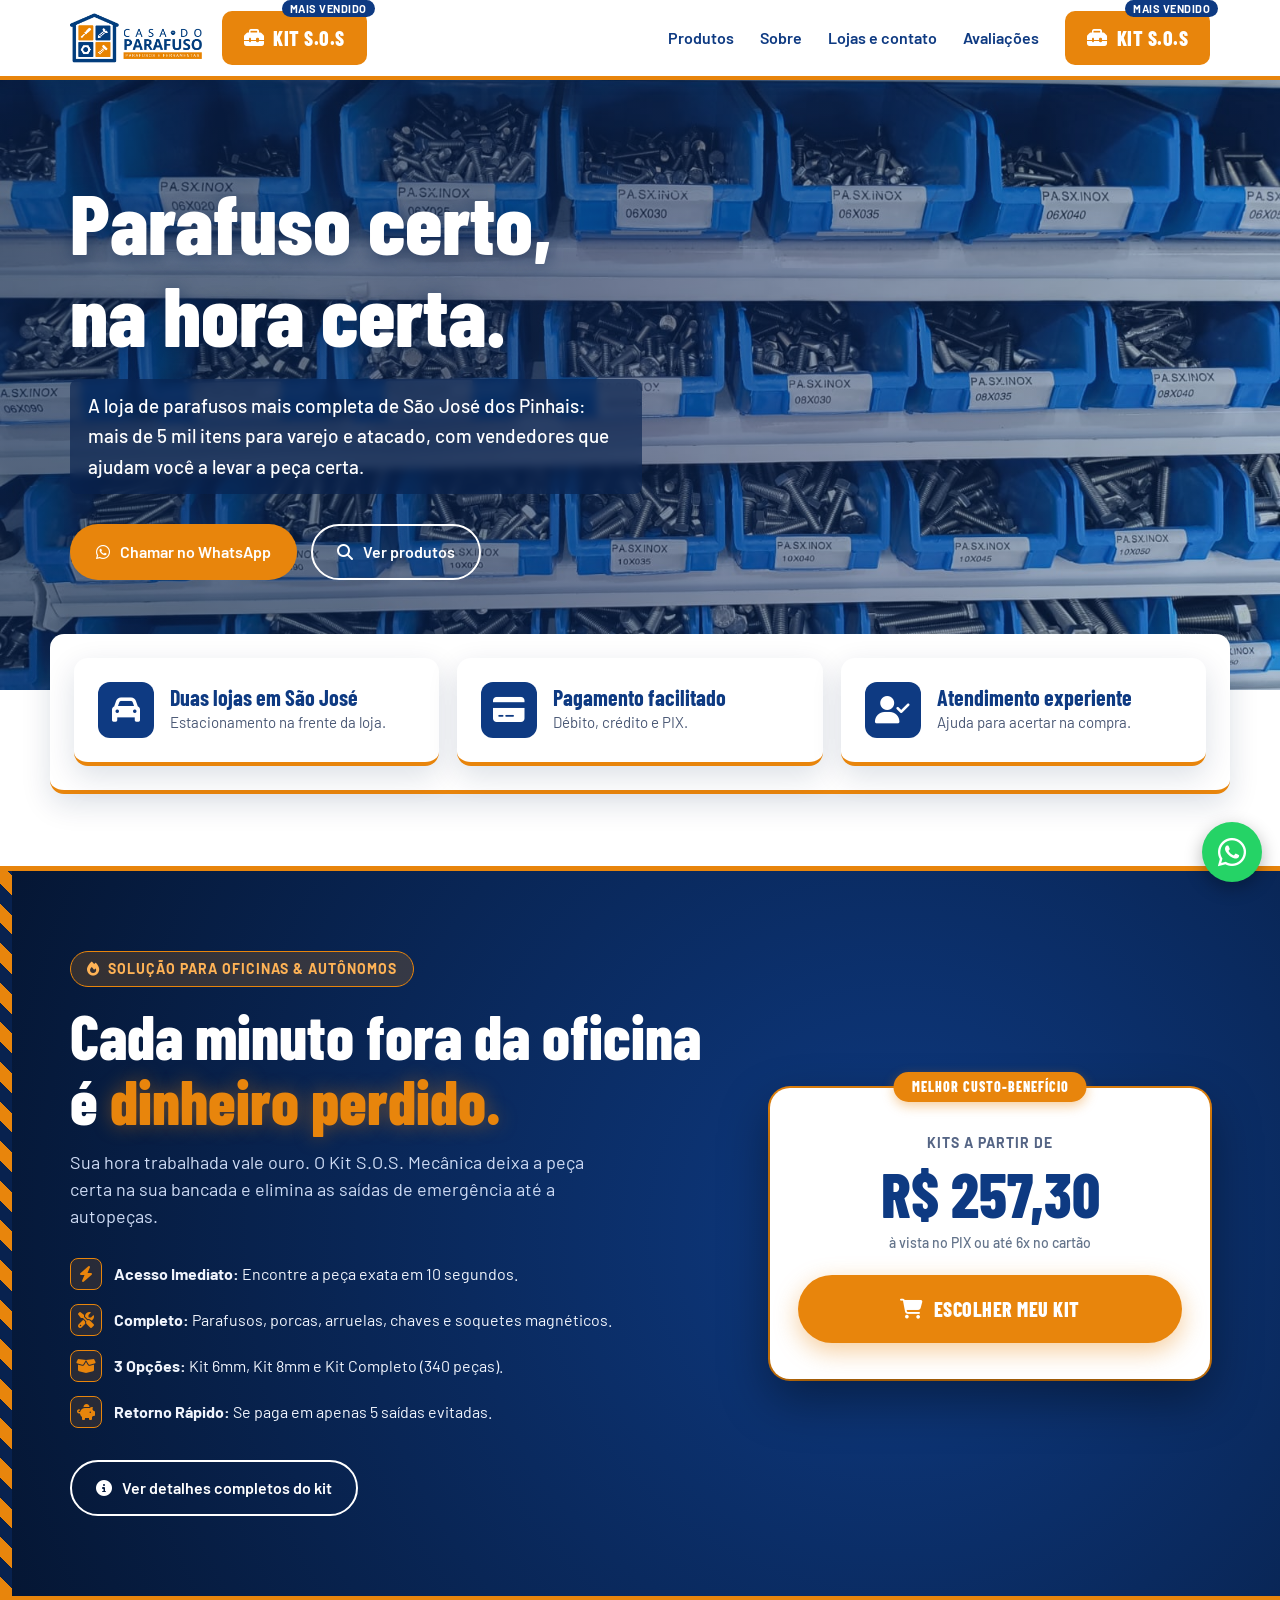
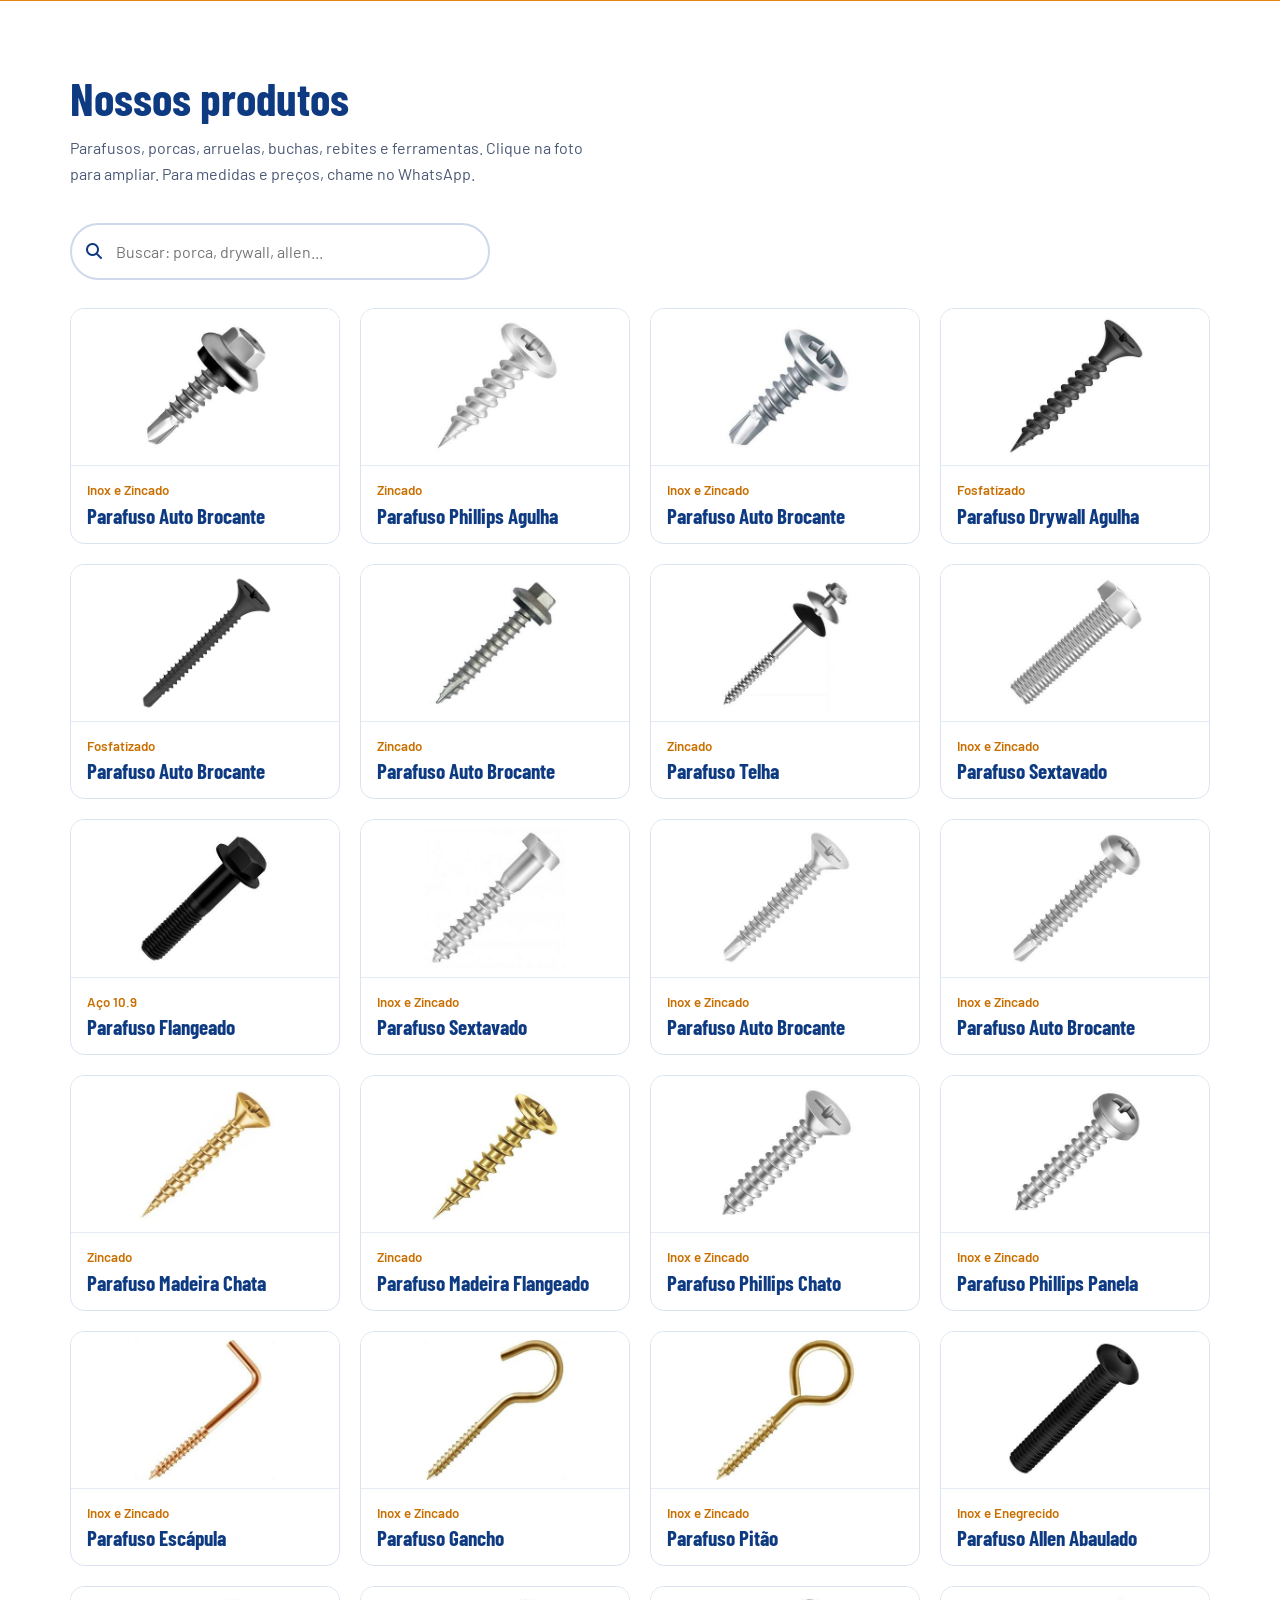
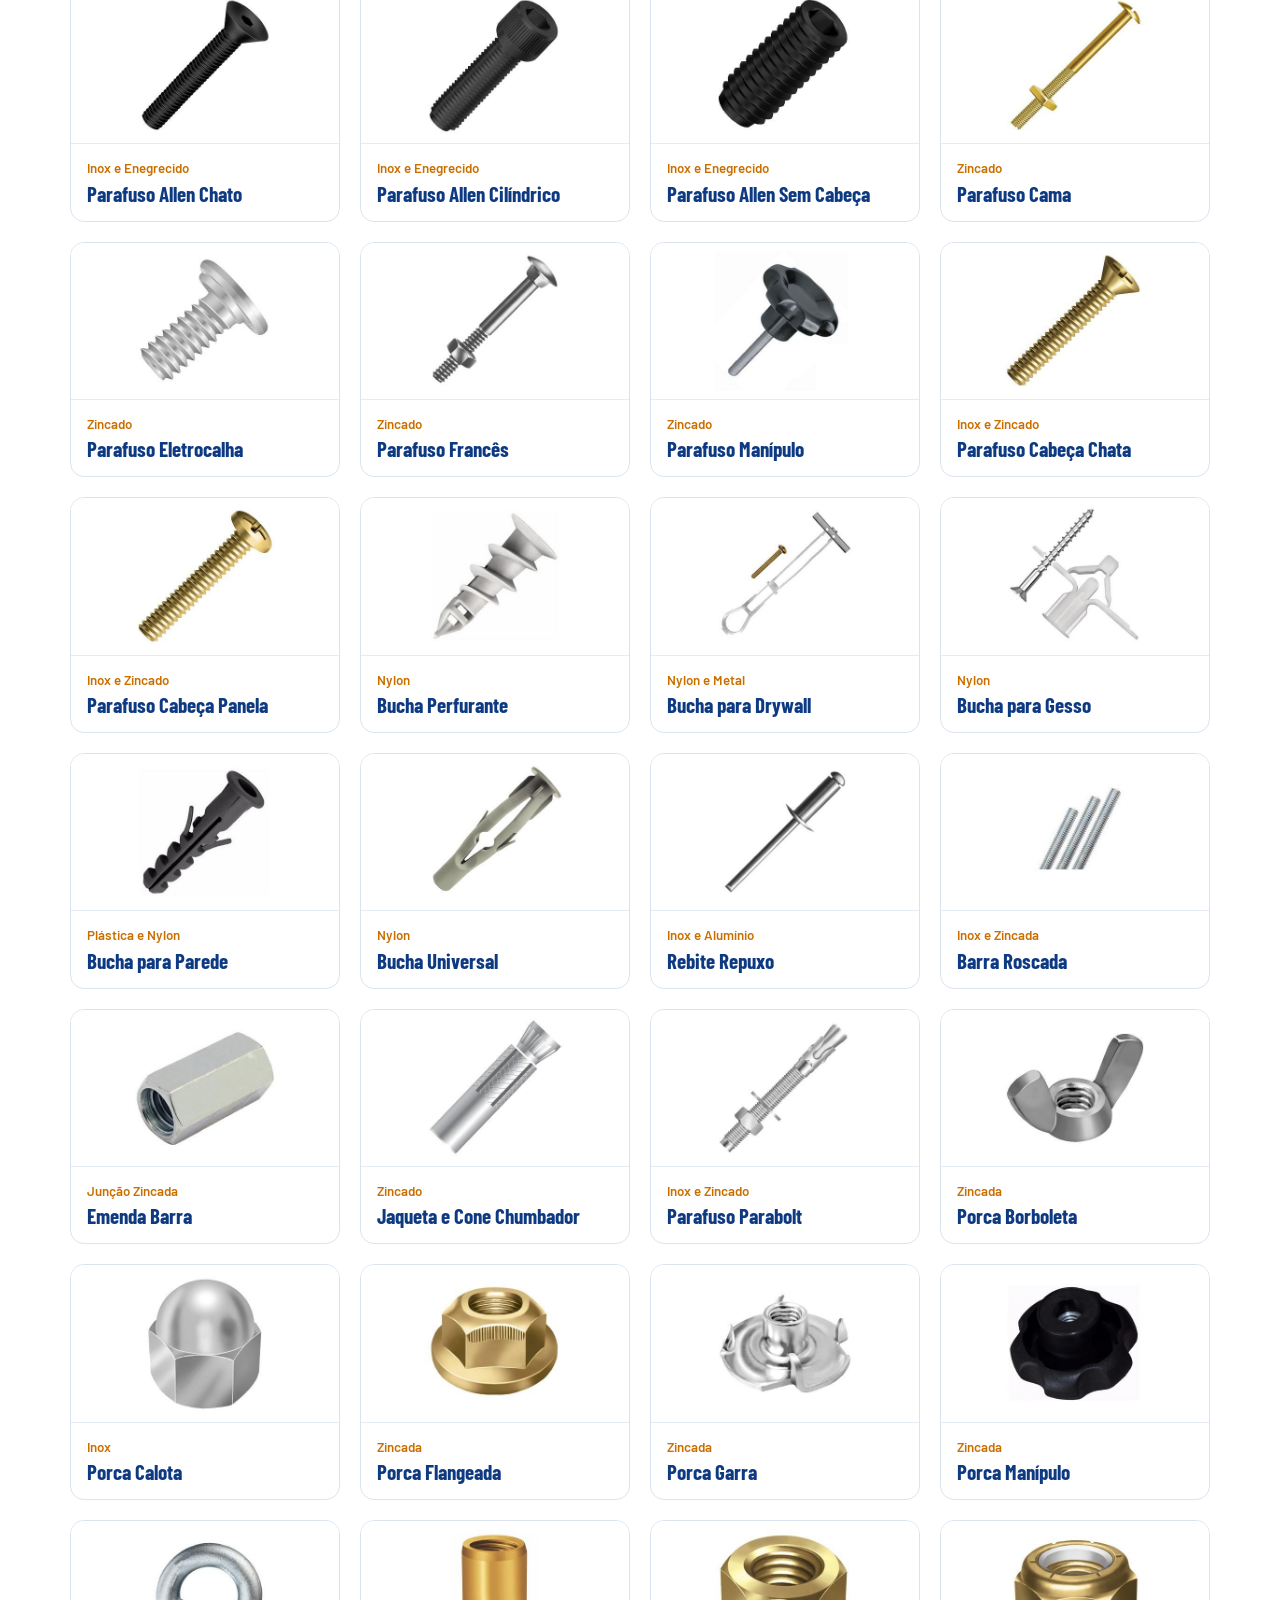
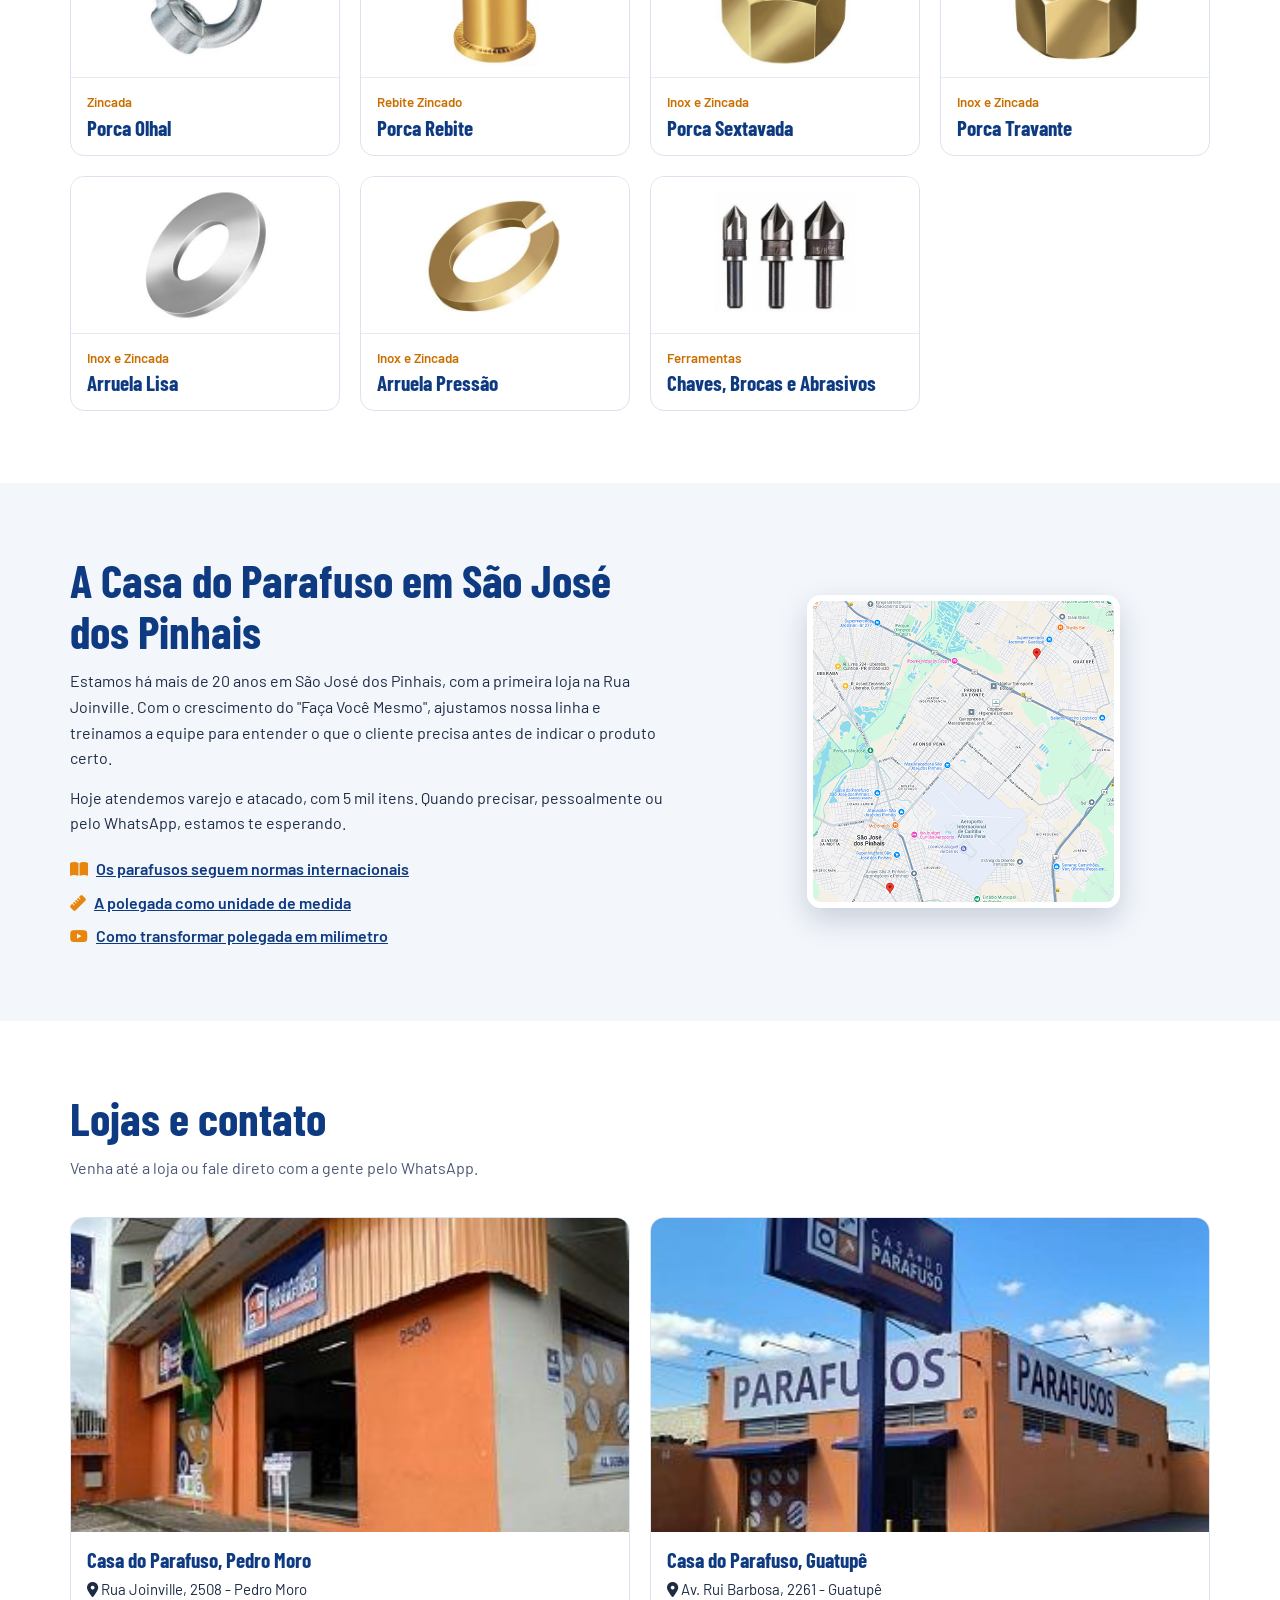
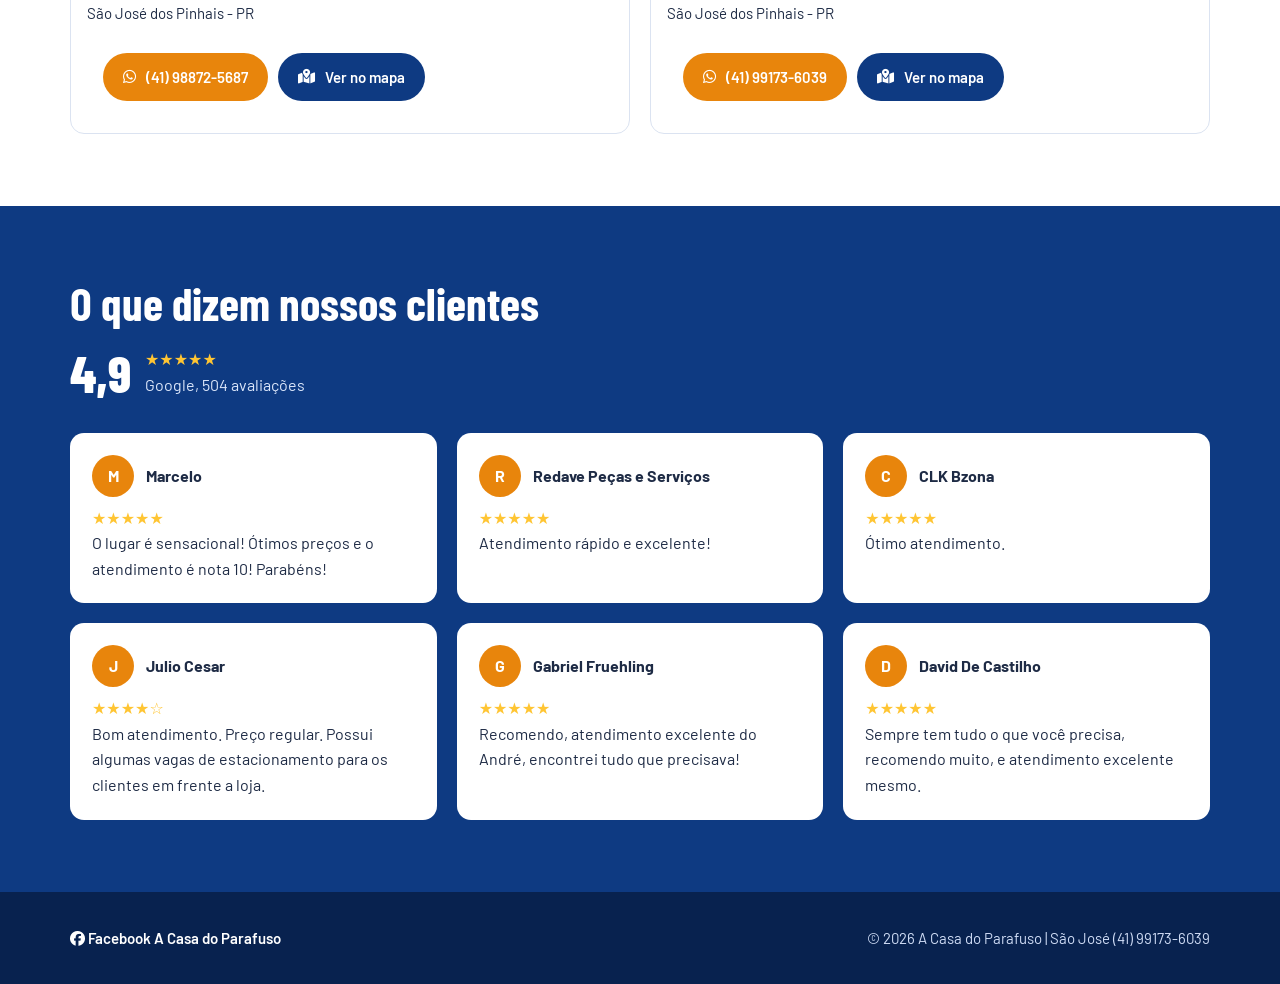
==== commit f117857f: "Revamp SOS kit section with new design and content Refactor the SOS kit section for better visibilit" ====
--- a/index.html
+++ b/index.html
@@ -10,7 +10,7 @@
 <link rel="stylesheet" href="https://cdnjs.cloudflare.com/ajax/libs/font-awesome/6.5.1/css/all.min.css">
 <link rel="preconnect" href="https://fonts.googleapis.com">
 <link rel="preconnect" href="https://fonts.gstatic.com" crossorigin>
-<link rel="stylesheet" href="https://fonts.googleapis.com/css2?family=Barlow+Condensed:wght@600;700;800&family=Barlow:wght@400;500;600&display=swap">
+<link rel="stylesheet" href="https://fonts.googleapis.com/css2?family=Barlow+Condensed:wght@600;700;800&family=Barlow:wght@400;500;600;700&display=swap">
 <style>
 :root{--azul:#0E3A82;--azul-esc:#08224F;--laranja:#E8850C;--laranja-esc:#C96F00;--branco:#fff;--gelo:#F3F6FB;--texto:#1E2B45;--raio:14px}
 *{box-sizing:border-box;margin:0}
@@ -27,6 +27,7 @@
 .btn-o{background:var(--laranja);color:#fff}.btn-o:hover{background:var(--laranja-esc)}
 .btn-a{background:var(--azul);color:#fff}.btn-a:hover{background:var(--azul-esc)}
 .btn-l{border-color:#fff;color:#fff}.btn-l:hover{background:#fff;color:var(--azul)}
+
 /* Cabeçalho */
 header{position:sticky;top:0;z-index:50;background:#fff;border-bottom:4px solid var(--laranja);box-shadow:0 2px 14px rgba(8,34,79,.12)}
 .bar{display:flex;align-items:center;gap:20px;height:76px}
@@ -44,6 +45,7 @@
 }
 
 .menu-btn{display:none;background:none;border:0;font-size:26px;color:var(--azul);cursor:pointer;margin-left:auto}
+
 /* Hero */
 .hero{background:linear-gradient(105deg,rgba(8,34,79,.62) 35%,rgba(14,58,130,.32)),url(./assets/Fundo-CDP.jpeg) center/cover;color:#fff;padding:96px 0 110px}
 .hero h1{color:#fff;font-size:clamp(36px,8vw,84px);font-weight:800;max-width:14ch;text-shadow:0 2px 18px rgba(8,34,79,.55)}
@@ -59,40 +61,175 @@
   backdrop-filter: blur(4px);
 }
 .hero .cta{display:flex;flex-wrap:wrap;gap:14px}
+
 /* Info */
 .info{margin-top:-56px;padding:0;position:relative;z-index:2}
 .info .wrap{display:grid;grid-template-columns:repeat(3,1fr);gap:18px}
 .info div{background:#fff;border-radius:var(--raio);padding:24px;display:flex;gap:16px;align-items:center;box-shadow:0 10px 30px rgba(8,34,79,.14);border-bottom:4px solid var(--laranja)}
 .info i{font-size:28px;color:#fff;background:var(--azul);width:56px;height:56px;border-radius:12px;display:grid;place-items:center;flex:none}
 .info h3{font-size:22px}.info p{font-size:15px;color:#4a5875}
-/* Kit SOS */
-.sos{background:var(--azul-esc);color:#fff;position:relative;overflow:hidden;margin-top:72px}
-.sos::before{content:"";position:absolute;inset:0 auto 0 0;width:14px;background:repeating-linear-gradient(45deg,var(--laranja) 0 14px,var(--azul-esc) 14px 28px)}
-.sos .wrap{display:grid;grid-template-columns:1.2fr .8fr;gap:40px;align-items:center}
-.sos h2{color:#fff;font-size:clamp(36px,6vw,58px)}.sos h2 span{color:var(--laranja)}
-.sos p{color:#cfdcf5;max-width:54ch;margin-bottom:24px}
-.sos ul{list-style:none;padding:0;margin:0 0 28px;display:grid;gap:10px}
-.sos li i{color:var(--laranja);margin-right:10px}
-.preco{background:#fff;color:var(--texto);border-radius:var(--raio);padding:30px;text-align:center;border-top:8px solid var(--laranja)}
-
-.preco em{
-  display:inline-block;
-  font-style:normal;
-  color:var(--laranja-esc);
-  font-weight:800;
-  font-family:'Barlow Condensed',sans-serif;
-  font-size:22px;
-  text-transform:uppercase;
-  letter-spacing:1px;
-  background:#fff3e6;
-  padding:4px 14px;
-  border-radius:20px;
-  border:1px solid #ffe0b2;
-  margin-bottom:6px;
-}
-
-.preco b{display:block;font:800 56px 'Barlow Condensed',sans-serif;color:var(--azul)}
-.preco .btn{margin-top:16px}
+
+/* ==========================================================
+   SECÇÃO DO KIT S.O.S (REFORMULADA PARA MÁXIMO DESTAQUE)
+   ========================================================== */
+.sos{
+  background: radial-gradient(circle at 70% 50%, #0E3A82 0%, #051633 100%);
+  color: #fff;
+  position: relative;
+  overflow: hidden;
+  margin-top: 72px;
+  padding: 80px 0;
+  border-top: 5px solid var(--laranja);
+  border-bottom: 5px solid var(--laranja);
+}
+.sos::before {
+  content: "";
+  position: absolute;
+  inset: 0 auto 0 0;
+  width: 12px;
+  background: repeating-linear-gradient(45deg, var(--laranja) 0 14px, var(--azul-esc) 14px 28px);
+}
+
+.sos-badge-top {
+  display: inline-flex;
+  align-items: center;
+  gap: 8px;
+  background: rgba(232, 133, 12, 0.2);
+  border: 1px solid var(--laranja);
+  color: #FFB356;
+  padding: 6px 16px;
+  border-radius: 50px;
+  font-weight: 700;
+  font-size: 14px;
+  letter-spacing: 1px;
+  text-transform: uppercase;
+  margin-bottom: 16px;
+}
+
+.sos .wrap{display:grid;grid-template-columns:1.2fr 0.8fr;gap:40px;align-items:center}
+.sos h2{color:#fff;font-size:clamp(38px,6vw,62px);font-weight:800;line-height:1.05}
+.sos h2 span{color:var(--laranja);text-shadow: 0 0 20px rgba(232,133,12,0.4)}
+.sos p.lead{color:#cfdcf5;font-size:18px;max-width:54ch;margin:16px 0 28px;line-height:1.5}
+
+.sos-features {
+  list-style: none;
+  padding: 0;
+  margin: 0 0 32px;
+  display: grid;
+  gap: 14px;
+}
+.sos-features li {
+  display: flex;
+  align-items: center;
+  gap: 12px;
+  font-size: 16px;
+  color: #f0f4fc;
+}
+.sos-features li i {
+  width: 32px;
+  height: 32px;
+  background: rgba(232, 133, 12, 0.15);
+  border: 1px solid var(--laranja);
+  color: var(--laranja);
+  border-radius: 8px;
+  display: grid;
+  place-items: center;
+  flex-shrink: 0;
+}
+
+/* Card de Preço Destacado */
+.preco-card {
+  background: #ffffff;
+  color: var(--texto);
+  border-radius: 20px;
+  padding: 36px 28px;
+  text-align: center;
+  position: relative;
+  box-shadow: 0 20px 50px rgba(0, 0, 0, 0.4), 0 0 0 2px var(--laranja);
+}
+
+.preco-tag {
+  position: absolute;
+  top: -16px;
+  left: 50%;
+  transform: translateX(-50%);
+  background: var(--laranja);
+  color: #fff;
+  font-family: 'Barlow Condensed', sans-serif;
+  font-weight: 800;
+  font-size: 14px;
+  letter-spacing: 1px;
+  padding: 4px 18px;
+  border-radius: 20px;
+  box-shadow: 0 4px 12px rgba(232, 133, 12, 0.4);
+  white-space: nowrap;
+}
+
+.preco-card em {
+  display: block;
+  font-style: normal;
+  color: #556585;
+  font-weight: 700;
+  font-family: 'Barlow', sans-serif;
+  font-size: 14px;
+  text-transform: uppercase;
+  letter-spacing: 1px;
+  margin-top: 8px;
+}
+
+.preco-card b {
+  display: block;
+  font: 800 62px/1 'Barlow Condensed', sans-serif;
+  color: var(--azul);
+  margin: 8px 0;
+}
+
+.preco-card .pagamento-info {
+  display: block;
+  font-size: 14px;
+  color: #64748b;
+  font-weight: 500;
+  margin-bottom: 20px;
+}
+
+.btn-cta-kit {
+  width: 100%;
+  padding: 16px 24px;
+  font-size: 20px;
+  font-family: 'Barlow Condensed', sans-serif;
+  font-weight: 800;
+  letter-spacing: 0.5px;
+  text-transform: uppercase;
+  box-shadow: 0 8px 24px rgba(232, 133, 12, 0.4);
+}
+
+/* Efeito Shimmer (Brilho contínuo no botão) */
+.btn-shimmer {
+  position: relative;
+  overflow: hidden;
+}
+.btn-shimmer::after {
+  content: '';
+  position: absolute;
+  top: -50%;
+  left: -60%;
+  width: 40%;
+  height: 200%;
+  background: linear-gradient(
+    60deg,
+    rgba(255, 255, 255, 0) 0%,
+    rgba(255, 255, 255, 0.5) 50%,
+    rgba(255, 255, 255, 0) 100%
+  );
+  transform: rotate(25deg);
+  animation: shimmer 3s infinite;
+}
+@keyframes shimmer {
+  0% { left: -60%; }
+  25% { left: 140%; }
+  100% { left: 140%; }
+}
+
 /* Produtos */
 .busca{position:relative;max-width:420px;margin-bottom:28px;display:block}
 .busca i{position:absolute;left:16px;top:50%;transform:translateY(-50%);color:var(--azul)}
@@ -105,6 +242,7 @@
 .card div{padding:14px 16px 16px}.card small{color:var(--laranja-esc);font-weight:600}.card h4{font-size:21px;margin-top:2px}
 .vazio{display:none;padding:30px;color:#4a5875}
 .card.loja img{object-fit:cover;padding:0;cursor:default;border:0}
+
 /* Visualizador de imagem */
 .lb{position:fixed;inset:0;z-index:100;background:rgba(8,34,79,.78);display:none;place-items:center;padding:20px}
 .lb.on{display:grid}
@@ -116,6 +254,7 @@
 .lb-view{height:min(60vh,480px);overflow:hidden;background:#fff;border:1px solid #dbe3f1;border-radius:10px;display:grid;place-items:center;touch-action:none}
 .lb-view img{max-width:100%;max-height:100%;object-fit:contain;transition:transform .15s;user-select:none;-webkit-user-drag:none}
 .lb-dica{font-size:13px;color:#4a5875;margin-top:10px;text-align:center}
+
 /* Sobre */
 .sobre{background:var(--gelo)}
 .sobre .wrap{display:grid;grid-template-columns:1.1fr .9fr;gap:44px;align-items:center}
@@ -123,10 +262,12 @@
 .sobre .links{display:grid;gap:8px;margin-top:20px}
 .sobre .links a{color:var(--azul);font-weight:600}.sobre .links i{color:var(--laranja);margin-right:8px}
 .sobre img{border-radius:var(--raio);border:6px solid #fff;box-shadow:0 12px 30px rgba(8,34,79,.18);margin:auto;max-height:520px;object-fit:contain}
+
 /* Lojas */
 .lojas .grid{grid-template-columns:repeat(auto-fit,minmax(300px,1fr))}
 .loja img{aspect-ratio:16/9}.loja p{margin:6px 0 14px;font-size:15px}
 .loja .btns{display:flex;flex-wrap:wrap;gap:10px}.loja .btn{padding:10px 18px;font-size:15px}
+
 /* Avaliações */
 .aval{background:var(--azul);color:#fff}.aval h2{color:#fff}
 .nota{display:flex;align-items:center;gap:14px;margin-bottom:30px;color:#dbe6fa}
@@ -135,6 +276,7 @@
 .rev{background:#fff;color:var(--texto);border-radius:var(--raio);padding:22px}
 .rev header{all:unset;display:flex;align-items:center;gap:12px;margin-bottom:8px}
 .rev .av{width:42px;height:42px;border-radius:50%;background:var(--laranja);color:#fff;display:grid;place-items:center;font-weight:700}
+
 /* Rodapé */
 footer{background:var(--azul-esc);color:#cfdcf5;padding:34px 0;font-size:15px}
 footer .wrap{display:flex;flex-wrap:wrap;justify-content:space-between;gap:14px}
@@ -146,7 +288,6 @@
   .menu-btn{display:block}
   .bar{gap:10px}
   
-  /* Ajusta o tamanho do botão no topo para caber junto com a logo e o menu */
   .bar .kit{
     margin-left:auto;
     padding:6px 10px;
@@ -168,14 +309,13 @@
 }
 
 @media(max-width:600px){
-  /* MANTÉM O BOTÃO VISÍVEL NO CELULAR EM PÉ */
   .bar .kit{
     display:inline-flex; 
     font-size:12px;
     padding:5px 8px;
   }
   .bar .kit i{ font-size:13px; }
-  .bar .kit small{ display:none; } /* Oculta só a tagzinha 'MAIS VENDIDO' em telas pequenas pra não quebrar a barra */
+  .bar .kit small{ display:none; }
   
   .hero{padding:48px 0 72px}
   .hero p{font-size:16px;padding:10px 14px}
@@ -226,23 +366,26 @@
  <div><i class="fa-solid fa-user-check"></i><span><h3>Atendimento experiente</h3><p>Ajuda para acertar na compra.</p></span></div>
 </div></section>
 
+<!-- SECÇÃO DO KIT REFORMULADA -->
 <section class="sos" id="kit"><div class="wrap">
  <div>
+  <div class="sos-badge-top"><i class="fa-solid fa-fire"></i> Solução para Oficinas & Autônomos</div>
   <h2>Cada minuto fora da oficina é <span>dinheiro perdido.</span></h2>
-  <p>Sua hora trabalhada vale cerca de R$ 180. O Kit S.O.S. Mecânica deixa o parafuso certo na bancada e evita a corrida até a autopeças.</p>
-  <ul>
-   <li><i class="fa-solid fa-bolt"></i>Peça exata em 10 segundos, sem parar o serviço</li>
-   <li><i class="fa-solid fa-screwdriver-wrench"></i>Parafusos, porcas, arruelas, chaves biela e soquetes magnéticos</li>
-   <li><i class="fa-solid fa-box-open"></i>3 opções: Kit 6mm, Kit 8mm e Kit Completo (340 peças)</li>
-   <li><i class="fa-solid fa-circle-check"></i>Se paga em 5 saídas evitadas</li>
+  <p class="lead">Sua hora trabalhada vale ouro. O Kit S.O.S. Mecânica deixa a peça certa na sua bancada e elimina as saídas de emergência até a autopeças.</p>
+  <ul class="sos-features">
+   <li><i class="fa-solid fa-bolt"></i> <span><b>Acesso Imediato:</b> Encontre a peça exata em 10 segundos.</span></li>
+   <li><i class="fa-solid fa-screwdriver-wrench"></i> <span><b>Completo:</b> Parafusos, porcas, arruelas, chaves e soquetes magnéticos.</span></li>
+   <li><i class="fa-solid fa-box-open"></i> <span><b>3 Opções:</b> Kit 6mm, Kit 8mm e Kit Completo (340 peças).</span></li>
+   <li><i class="fa-solid fa-piggy-bank"></i> <span><b>Retorno Rápido:</b> Se paga em apenas 5 saídas evitadas.</span></li>
   </ul>
-  <a class="btn btn-o" href="./KIT-S.O.S/"><i class="fa-solid fa-toolbox"></i>Conhecer os kits</a>
- </div>
- <div class="preco">
+  <a class="btn btn-l" href="./KIT-S.O.S/"><i class="fa-solid fa-circle-info"></i> Ver detalhes completos do kit</a>
+ </div>
+ <div class="preco-card">
+  <span class="preco-tag">MELHOR CUSTO-BENEFÍCIO</span>
   <em>Kits a partir de</em>
   <b>R$ 257,30</b>
-  <span>à vista no PIX ou 6x no cartão</span><br>
-  <a class="btn btn-a" href="./KIT-S.O.S/#opcoes"><i class="fa-solid fa-cart-shopping"></i>Escolher meu kit</a>
+  <span class="pagamento-info">à vista no PIX ou até 6x no cartão</span>
+  <a class="btn btn-o btn-cta-kit btn-shimmer" href="https://enzokrumbrizola.github.io/acasadoparafuso/KIT-S.O.S/#produto"><i class="fa-solid fa-cart-shopping"></i> Escolher meu kit</a>
  </div>
 </div></section>
 
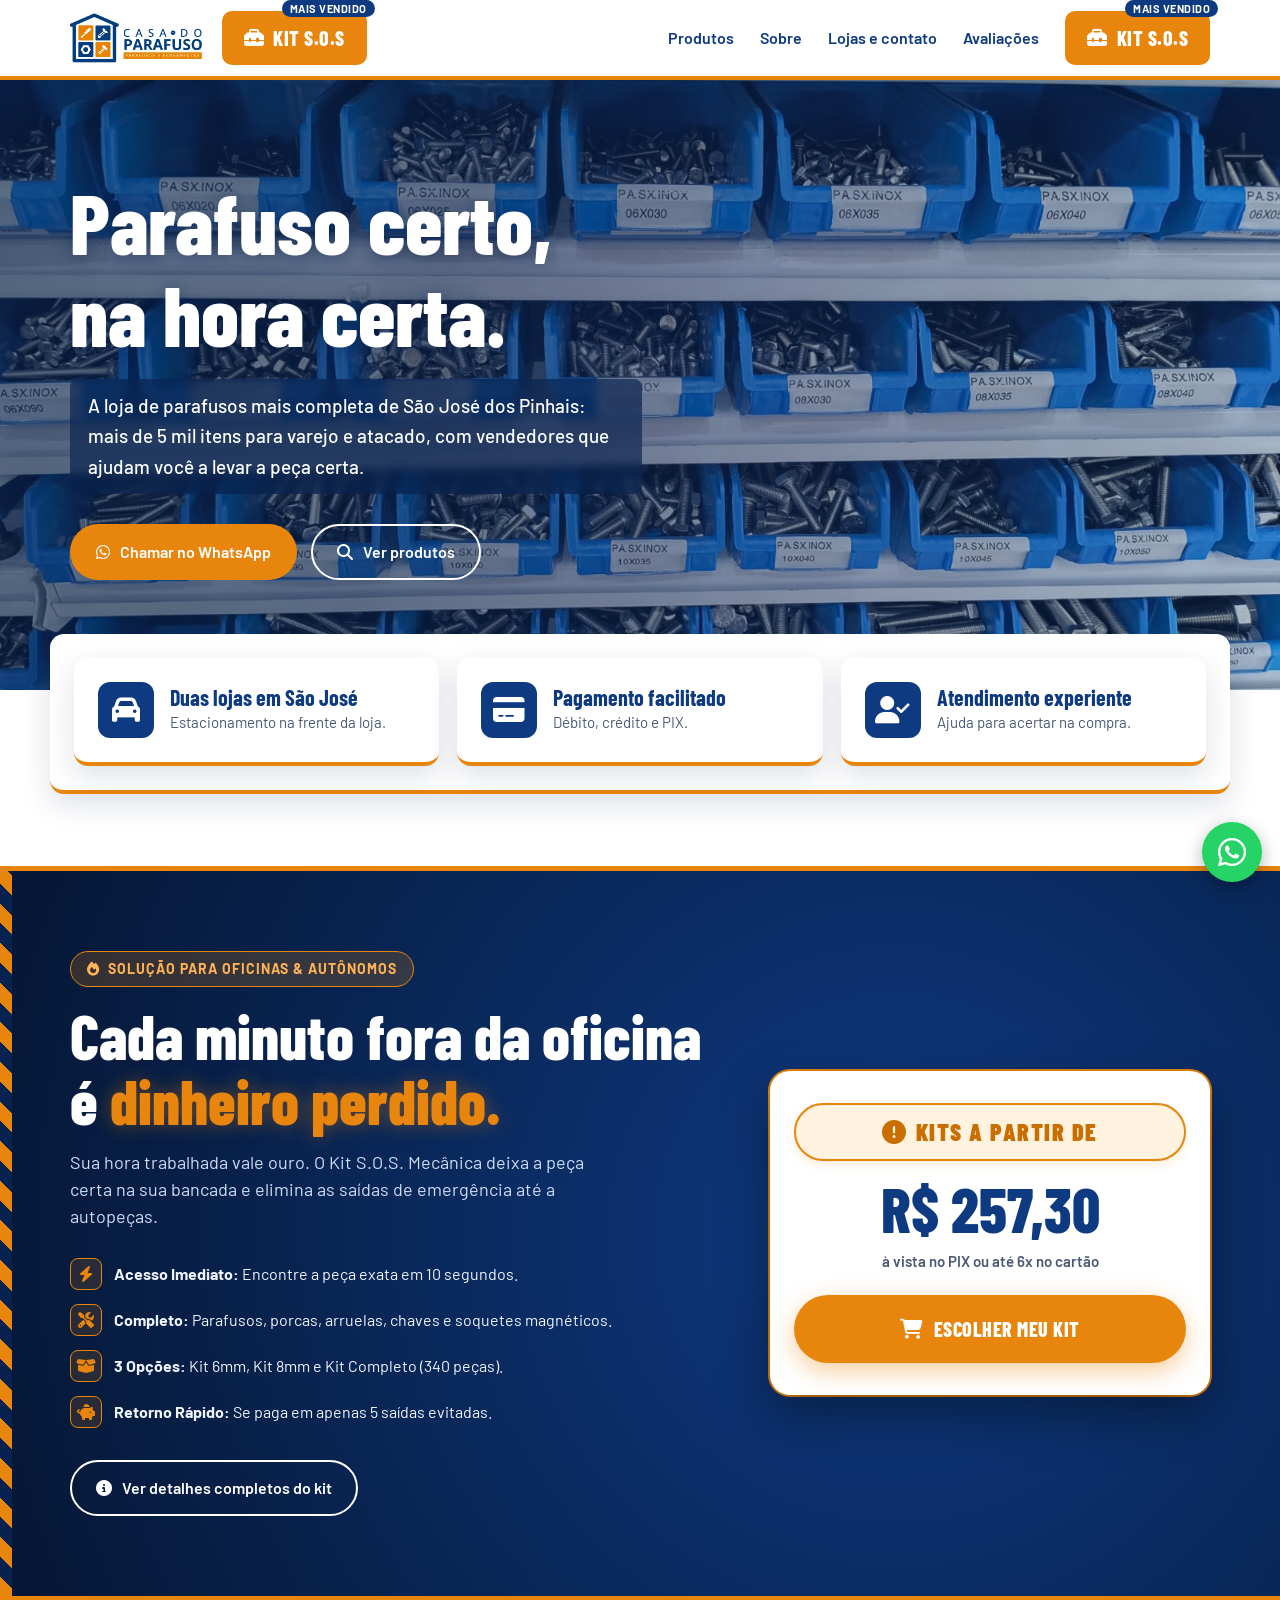
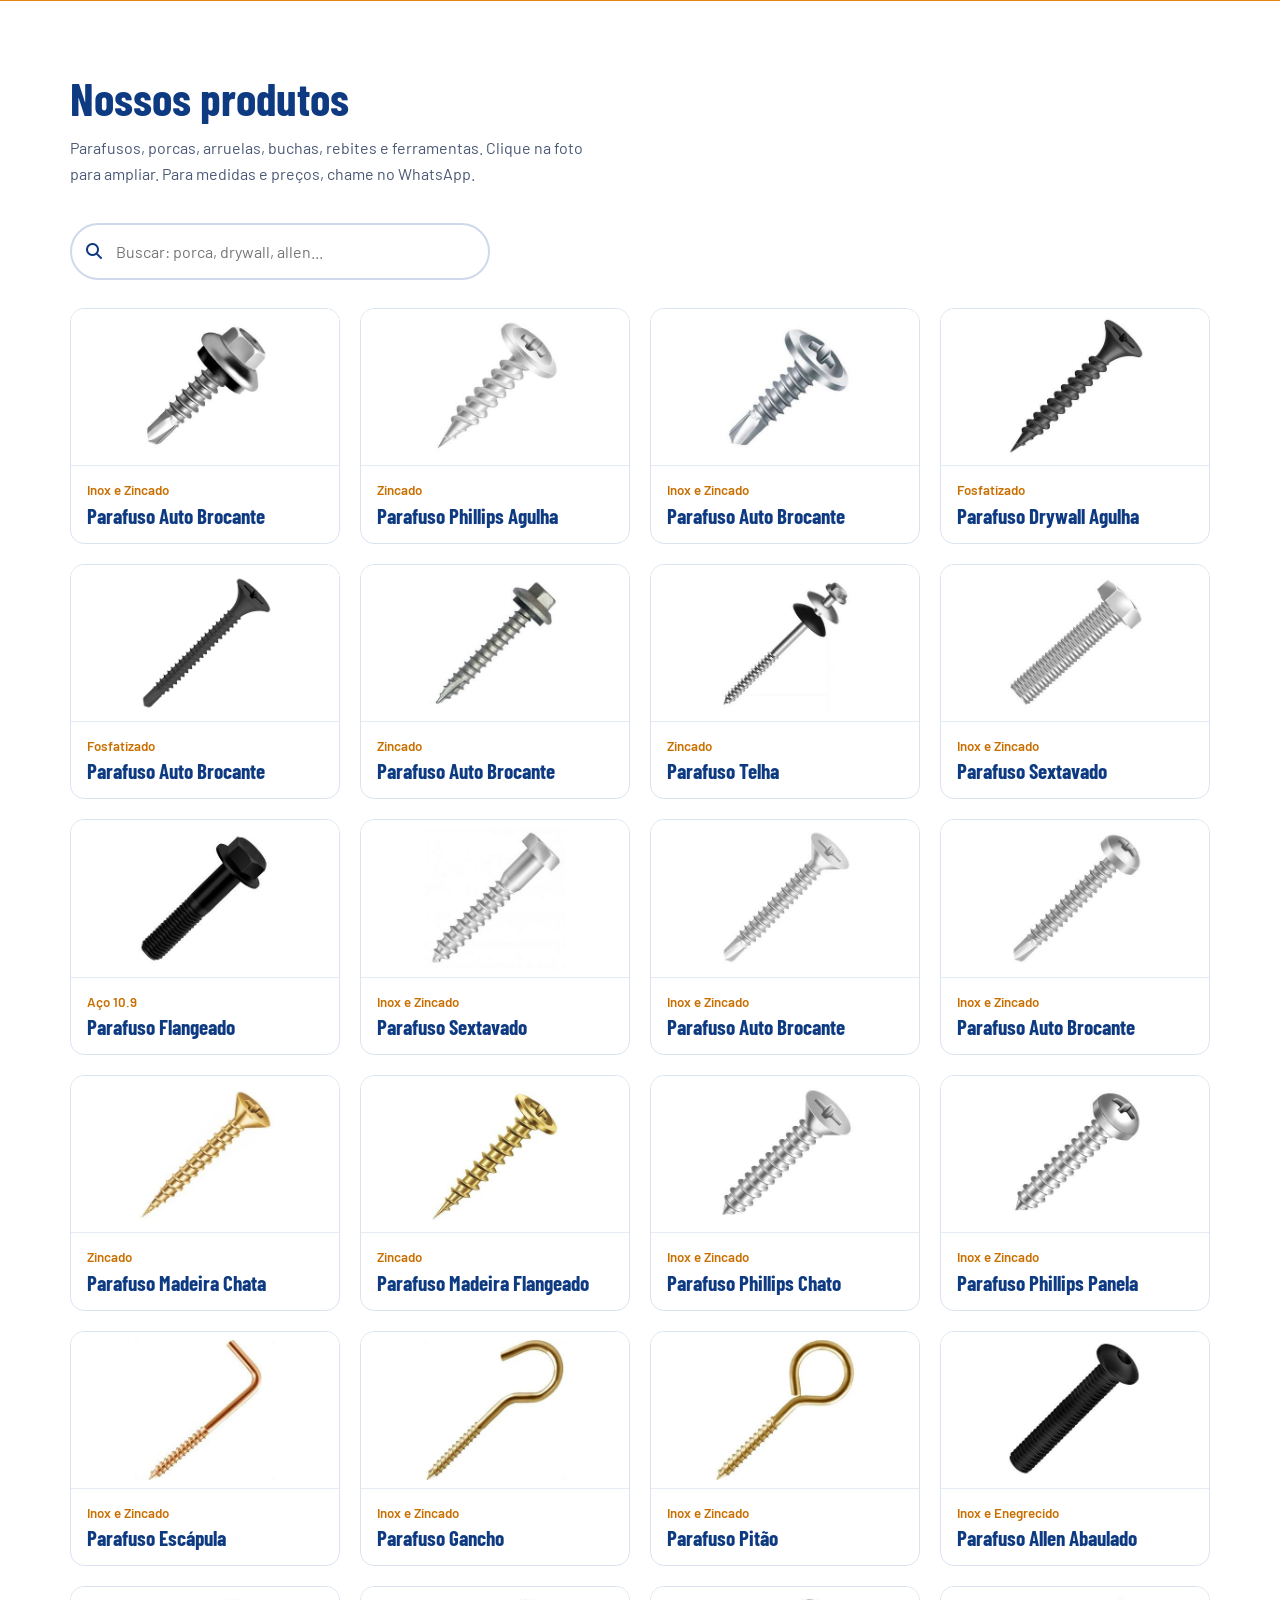
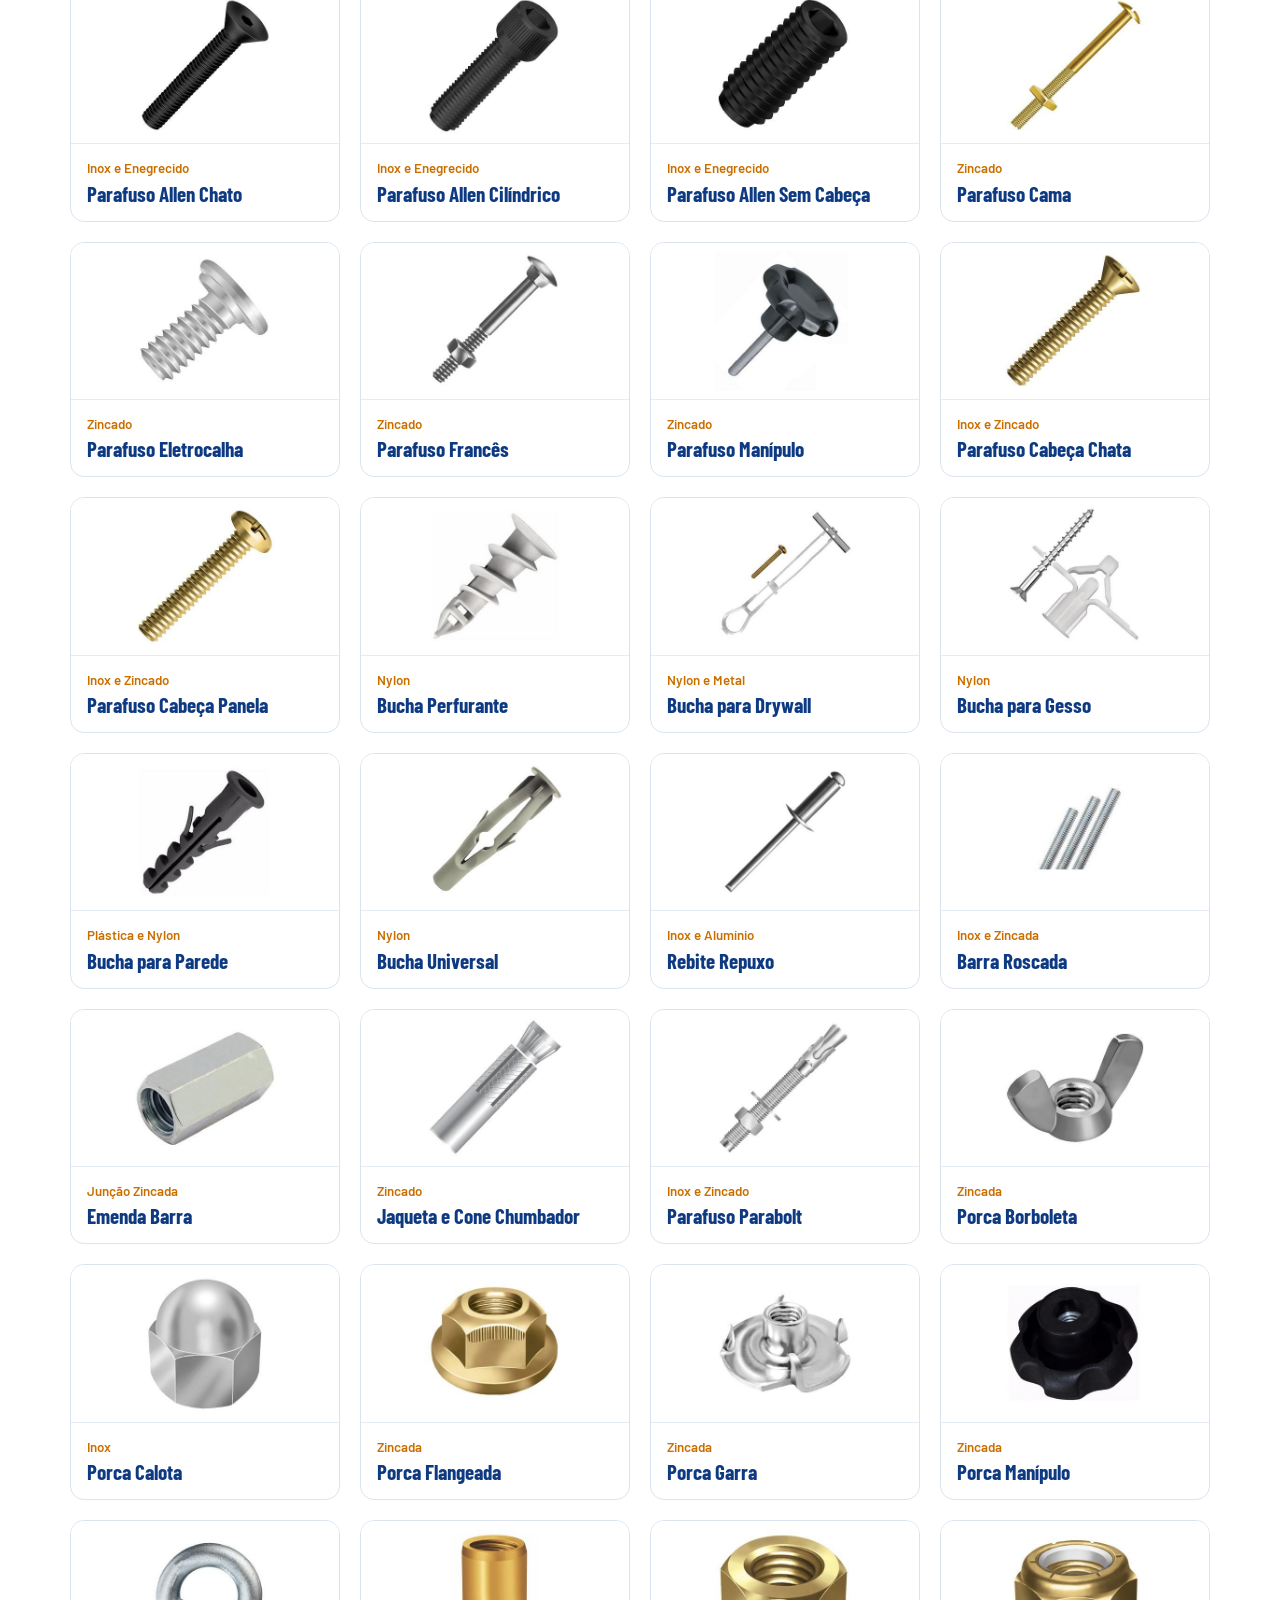
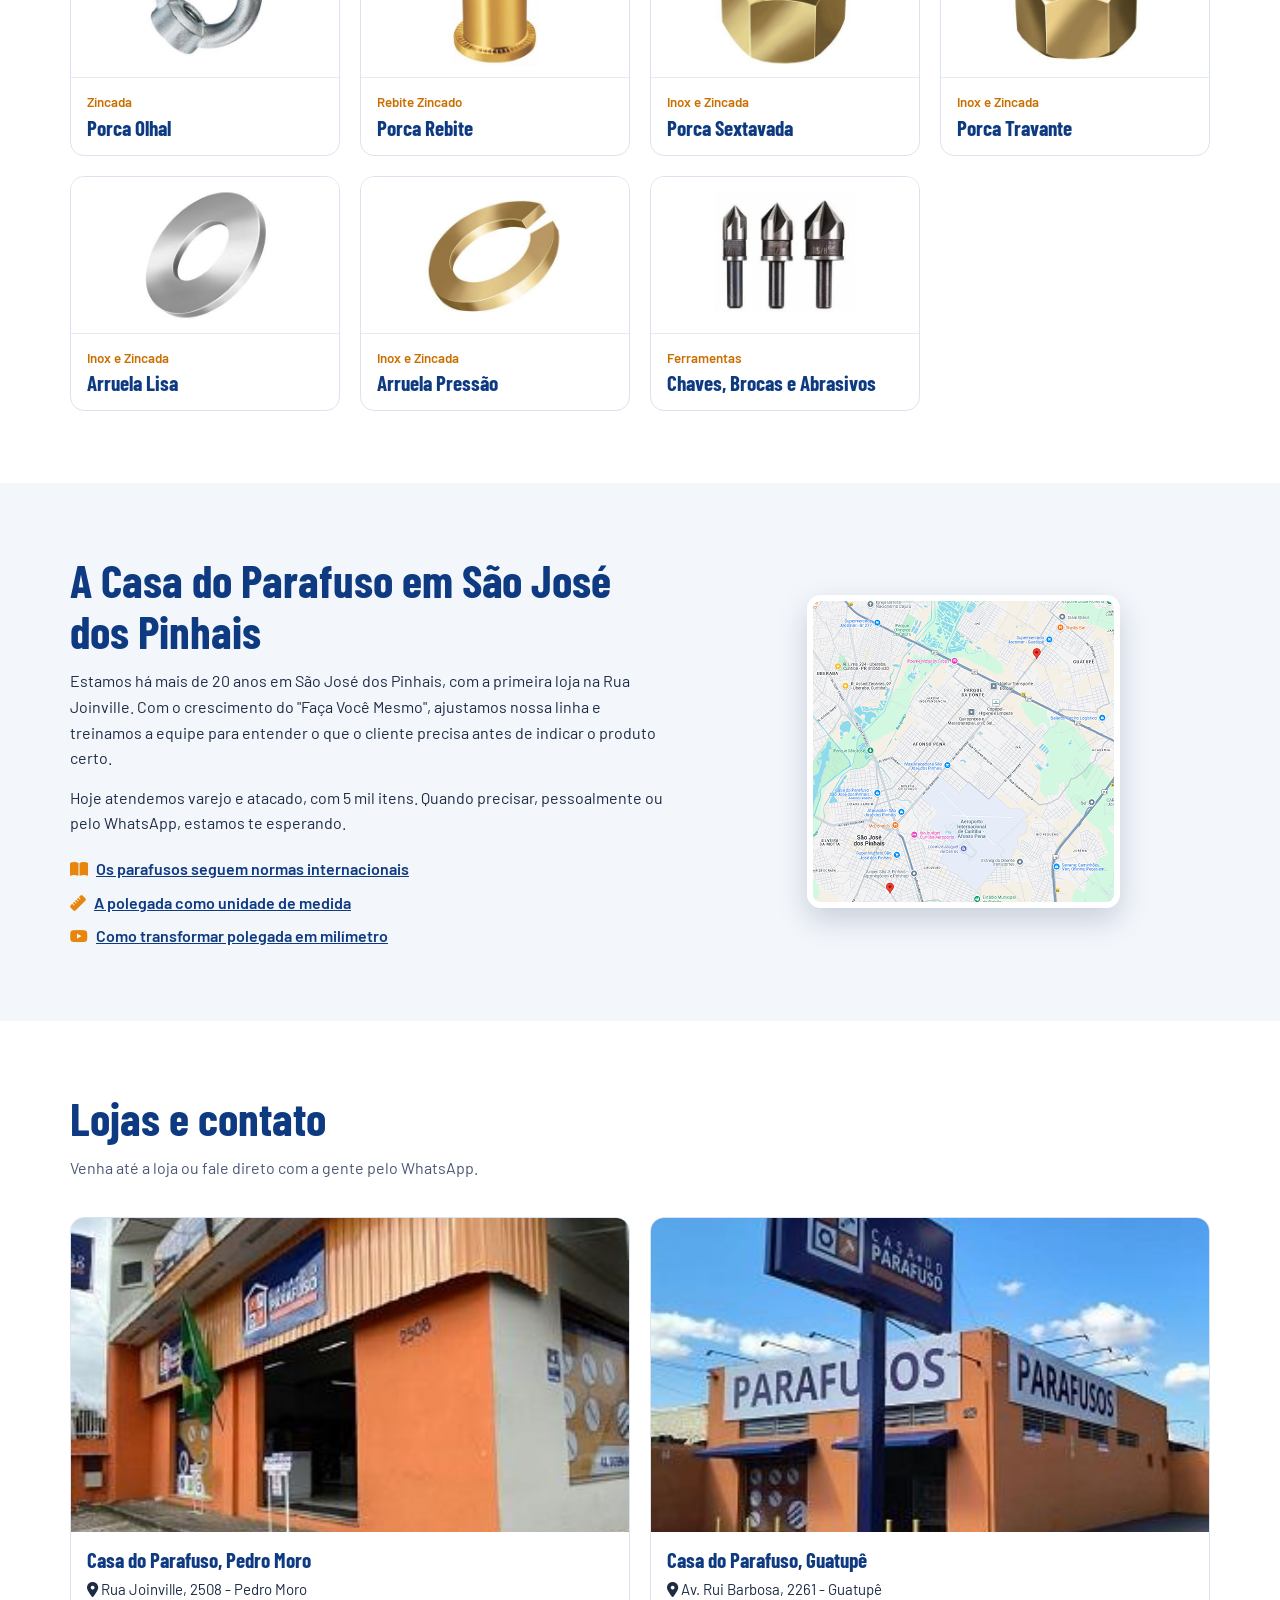
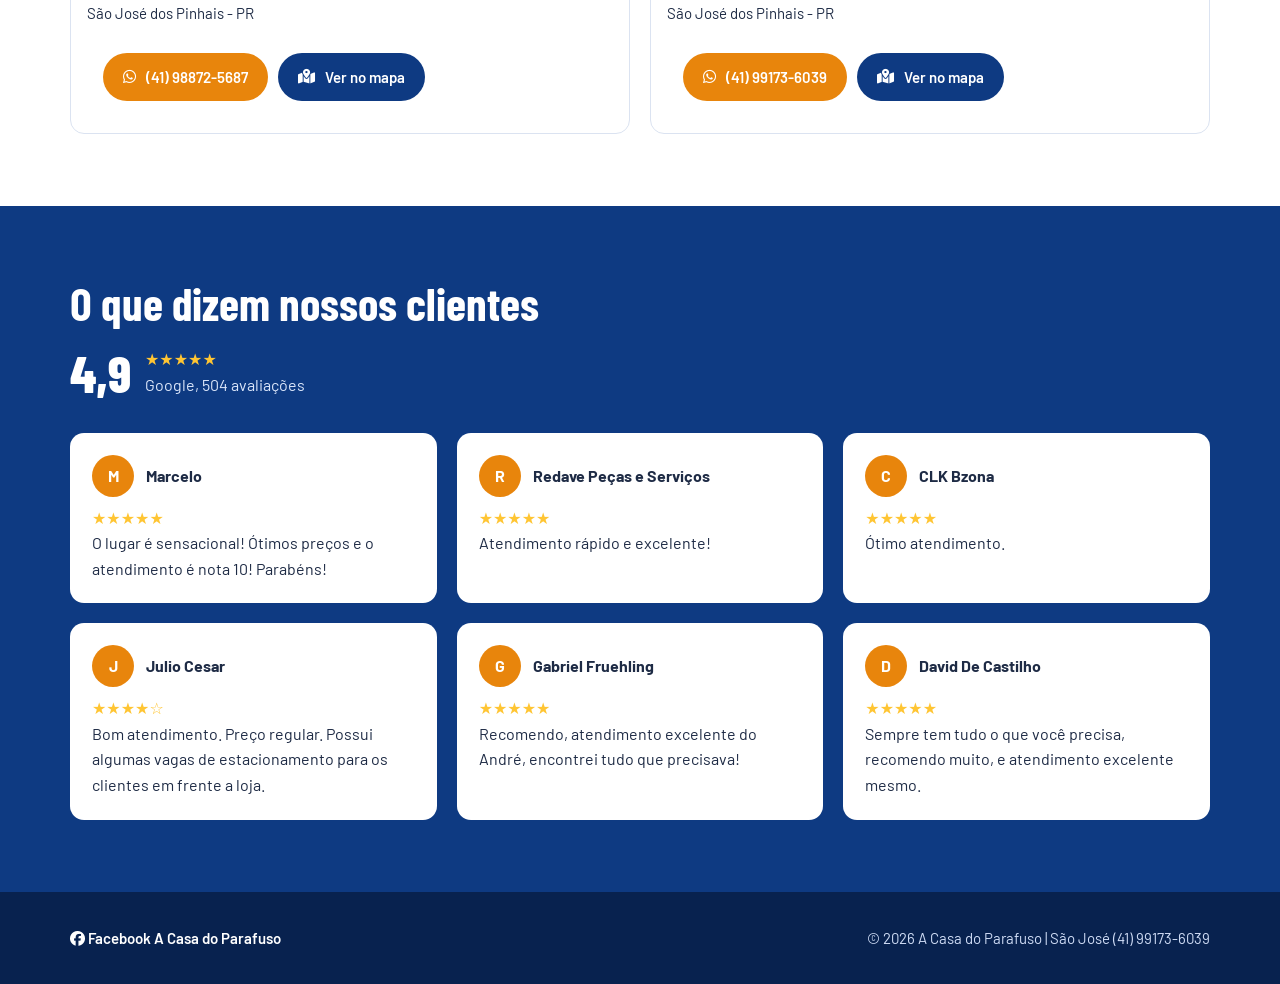
==== commit efc6a44a: "Refactor SOS section and price card styling Updated font weights and sizes, adjusted padding for pri" ====
--- a/index.html
+++ b/index.html
@@ -10,7 +10,7 @@
 <link rel="stylesheet" href="https://cdnjs.cloudflare.com/ajax/libs/font-awesome/6.5.1/css/all.min.css">
 <link rel="preconnect" href="https://fonts.googleapis.com">
 <link rel="preconnect" href="https://fonts.gstatic.com" crossorigin>
-<link rel="stylesheet" href="https://fonts.googleapis.com/css2?family=Barlow+Condensed:wght@600;700;800&family=Barlow:wght@400;500;600;700&display=swap">
+<link rel="stylesheet" href="https://fonts.googleapis.com/css2?family=Barlow+Condensed:wght@600;700;800;900&family=Barlow:wght@400;500;600;700;800&display=swap">
 <style>
 :root{--azul:#0E3A82;--azul-esc:#08224F;--laranja:#E8850C;--laranja-esc:#C96F00;--branco:#fff;--gelo:#F3F6FB;--texto:#1E2B45;--raio:14px}
 *{box-sizing:border-box;margin:0}
@@ -70,7 +70,7 @@
 .info h3{font-size:22px}.info p{font-size:15px;color:#4a5875}
 
 /* ==========================================================
-   SECÇÃO DO KIT S.O.S (REFORMULADA PARA MÁXIMO DESTAQUE)
+   SECÇÃO DO KIT S.O.S (COM 'KITS A PARTIR DE' EM DESTAQUE)
    ========================================================== */
 .sos{
   background: radial-gradient(circle at 70% 50%, #0E3A82 0%, #051633 100%);
@@ -137,59 +137,51 @@
   flex-shrink: 0;
 }
 
-/* Card de Preço Destacado */
+/* Card de Preço */
 .preco-card {
   background: #ffffff;
   color: var(--texto);
   border-radius: 20px;
-  padding: 36px 28px;
+  padding: 32px 24px;
   text-align: center;
   position: relative;
   box-shadow: 0 20px 50px rgba(0, 0, 0, 0.4), 0 0 0 2px var(--laranja);
 }
 
-.preco-tag {
-  position: absolute;
-  top: -16px;
-  left: 50%;
-  transform: translateX(-50%);
-  background: var(--laranja);
-  color: #fff;
+/* Rótulo "KITS A PARTIR DE" Super Explícito */
+.a-partir-de {
+  display: inline-flex;
+  align-items: center;
+  justify-content: center;
+  gap: 8px;
+  background: #FFF3E0;
+  border: 2px solid var(--laranja);
+  color: var(--laranja-esc);
   font-family: 'Barlow Condensed', sans-serif;
-  font-weight: 800;
-  font-size: 14px;
-  letter-spacing: 1px;
-  padding: 4px 18px;
-  border-radius: 20px;
-  box-shadow: 0 4px 12px rgba(232, 133, 12, 0.4);
-  white-space: nowrap;
-}
-
-.preco-card em {
-  display: block;
-  font-style: normal;
-  color: #556585;
-  font-weight: 700;
-  font-family: 'Barlow', sans-serif;
-  font-size: 14px;
+  font-weight: 900;
+  font-size: 24px;
+  letter-spacing: 1.5px;
   text-transform: uppercase;
-  letter-spacing: 1px;
-  margin-top: 8px;
+  padding: 8px 20px;
+  border-radius: 50px;
+  width: 100%;
+  margin-bottom: 12px;
+  box-shadow: 0 4px 10px rgba(232, 133, 12, 0.15);
 }
 
 .preco-card b {
   display: block;
   font: 800 62px/1 'Barlow Condensed', sans-serif;
   color: var(--azul);
-  margin: 8px 0;
+  margin: 4px 0 10px;
 }
 
 .preco-card .pagamento-info {
   display: block;
-  font-size: 14px;
-  color: #64748b;
-  font-weight: 500;
-  margin-bottom: 20px;
+  font-size: 15px;
+  color: #4a5875;
+  font-weight: 600;
+  margin-bottom: 22px;
 }
 
 .btn-cta-kit {
@@ -328,6 +320,7 @@
   .lb-top h3{font-size:18px}
   .lb button{width:36px;height:36px;font-size:14px}
   .zap{width:52px;height:52px;font-size:28px;right:14px;bottom:14px}
+  .a-partir-de{font-size:20px;padding:6px 14px}
 }
 
 @media(prefers-reduced-motion:reduce){.kit{animation:none}html{scroll-behavior:auto}}
@@ -366,7 +359,7 @@
  <div><i class="fa-solid fa-user-check"></i><span><h3>Atendimento experiente</h3><p>Ajuda para acertar na compra.</p></span></div>
 </div></section>
 
-<!-- SECÇÃO DO KIT REFORMULADA -->
+<!-- SECÇÃO DO KIT COM 'KITS A PARTIR DE' EM DESTAQUE -->
 <section class="sos" id="kit"><div class="wrap">
  <div>
   <div class="sos-badge-top"><i class="fa-solid fa-fire"></i> Solução para Oficinas & Autônomos</div>
@@ -381,8 +374,9 @@
   <a class="btn btn-l" href="./KIT-S.O.S/"><i class="fa-solid fa-circle-info"></i> Ver detalhes completos do kit</a>
  </div>
  <div class="preco-card">
-  <span class="preco-tag">MELHOR CUSTO-BENEFÍCIO</span>
-  <em>Kits a partir de</em>
+  <div class="a-partir-de">
+   <i class="fa-solid fa-circle-exclamation"></i> KITS A PARTIR DE
+  </div>
   <b>R$ 257,30</b>
   <span class="pagamento-info">à vista no PIX ou até 6x no cartão</span>
   <a class="btn btn-o btn-cta-kit btn-shimmer" href="https://enzokrumbrizola.github.io/acasadoparafuso/KIT-S.O.S/#produto"><i class="fa-solid fa-cart-shopping"></i> Escolher meu kit</a>
